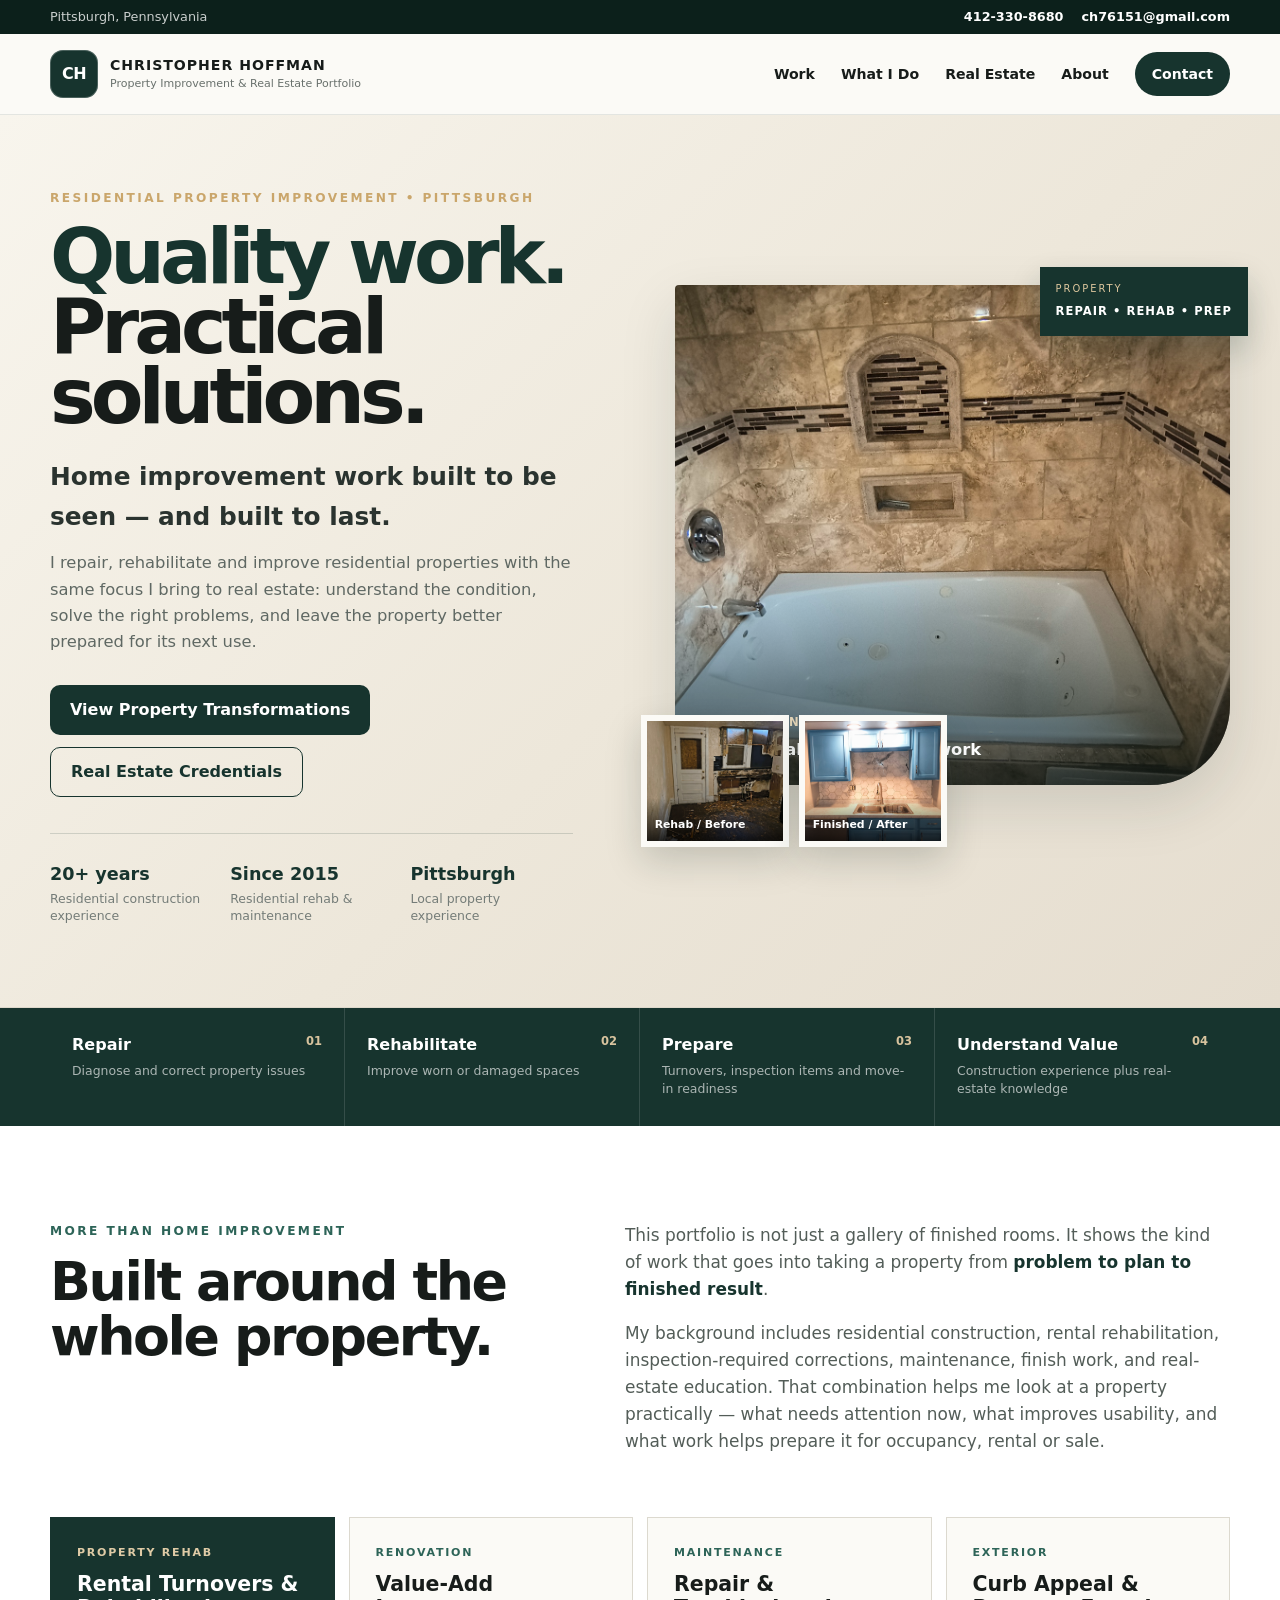
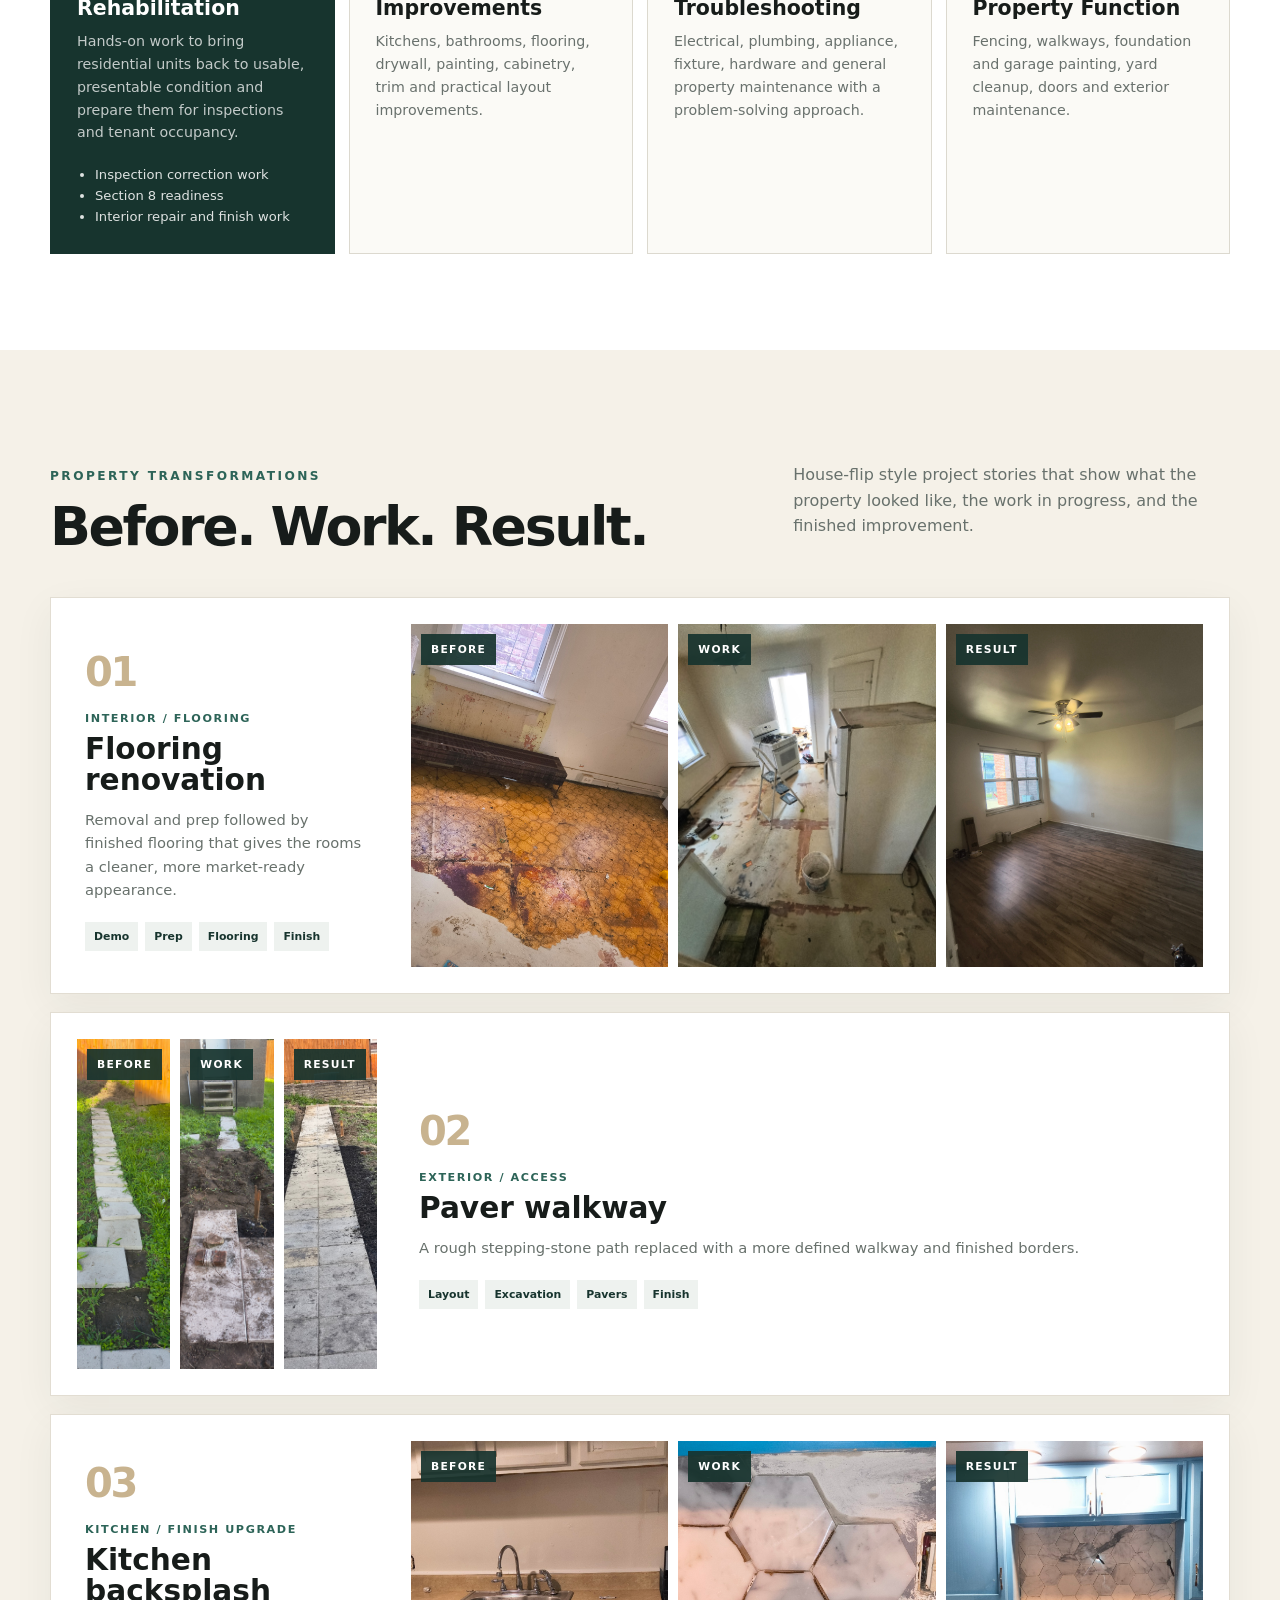
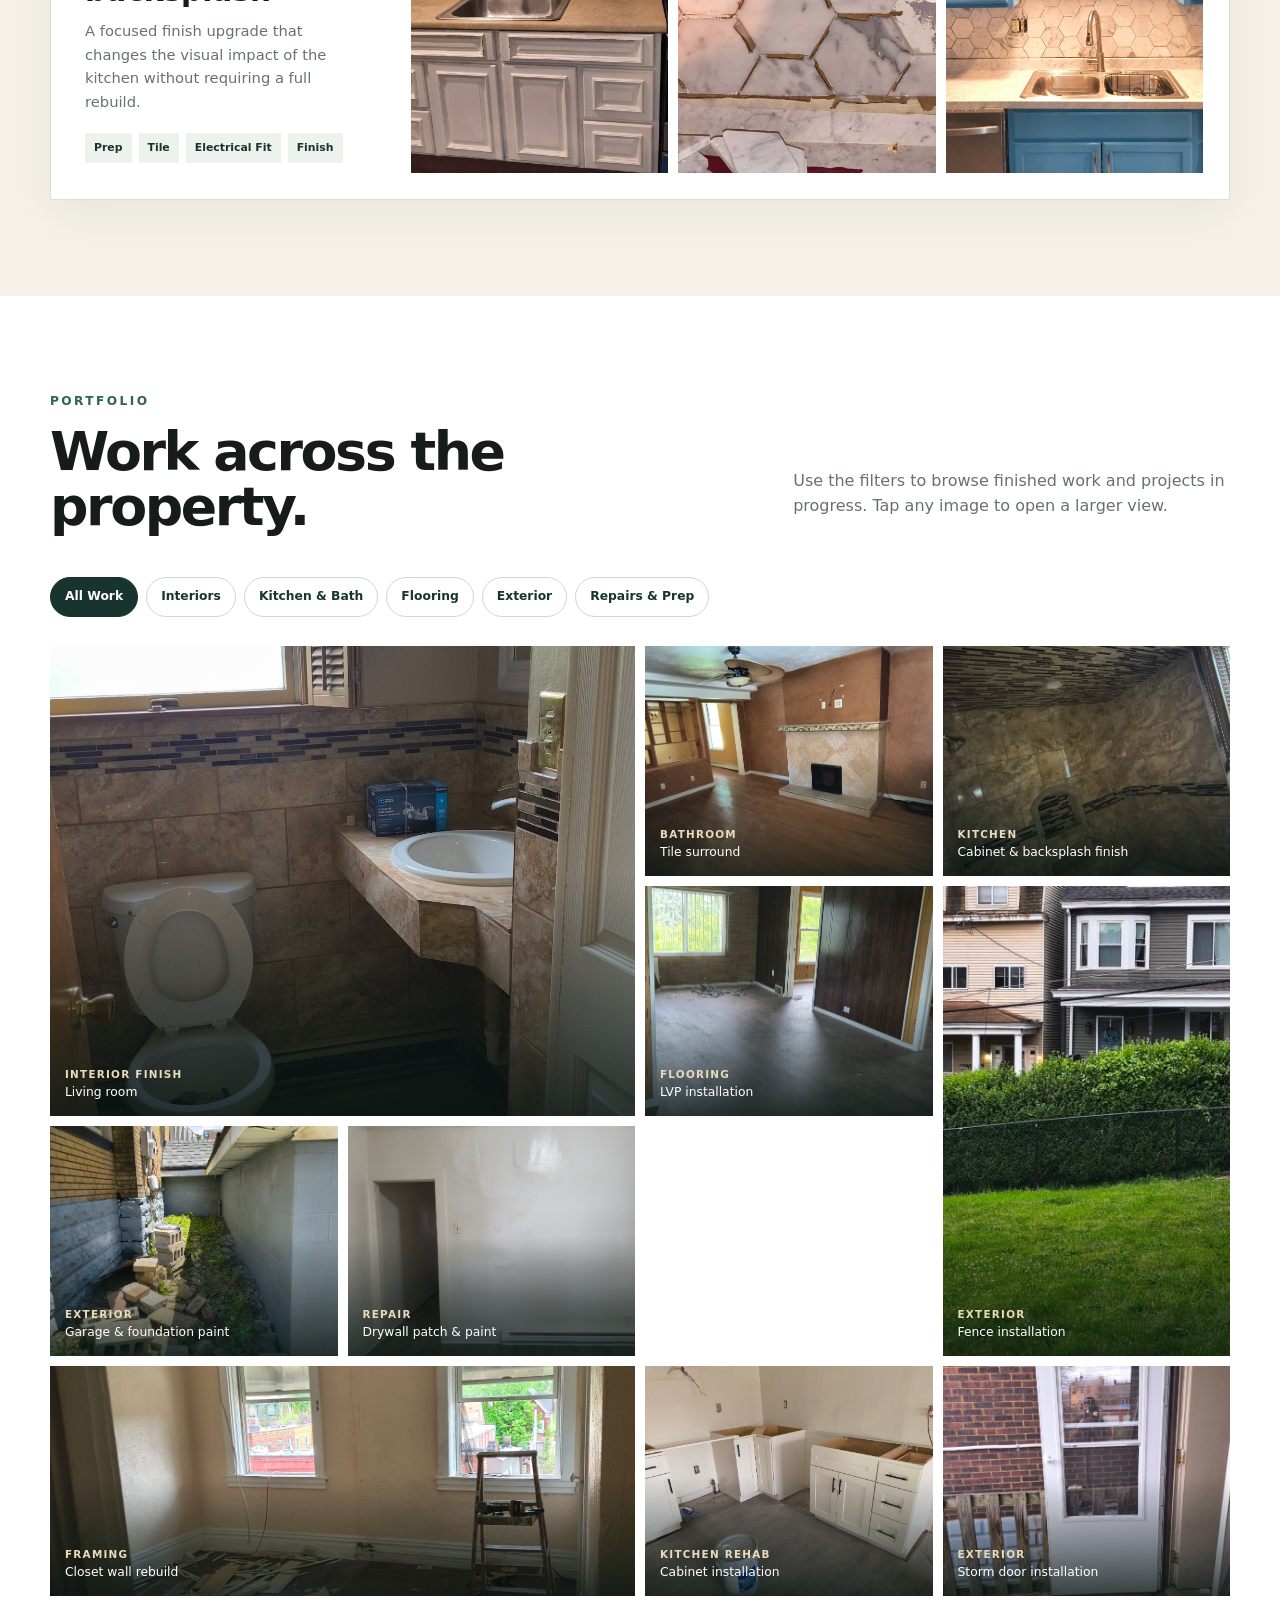
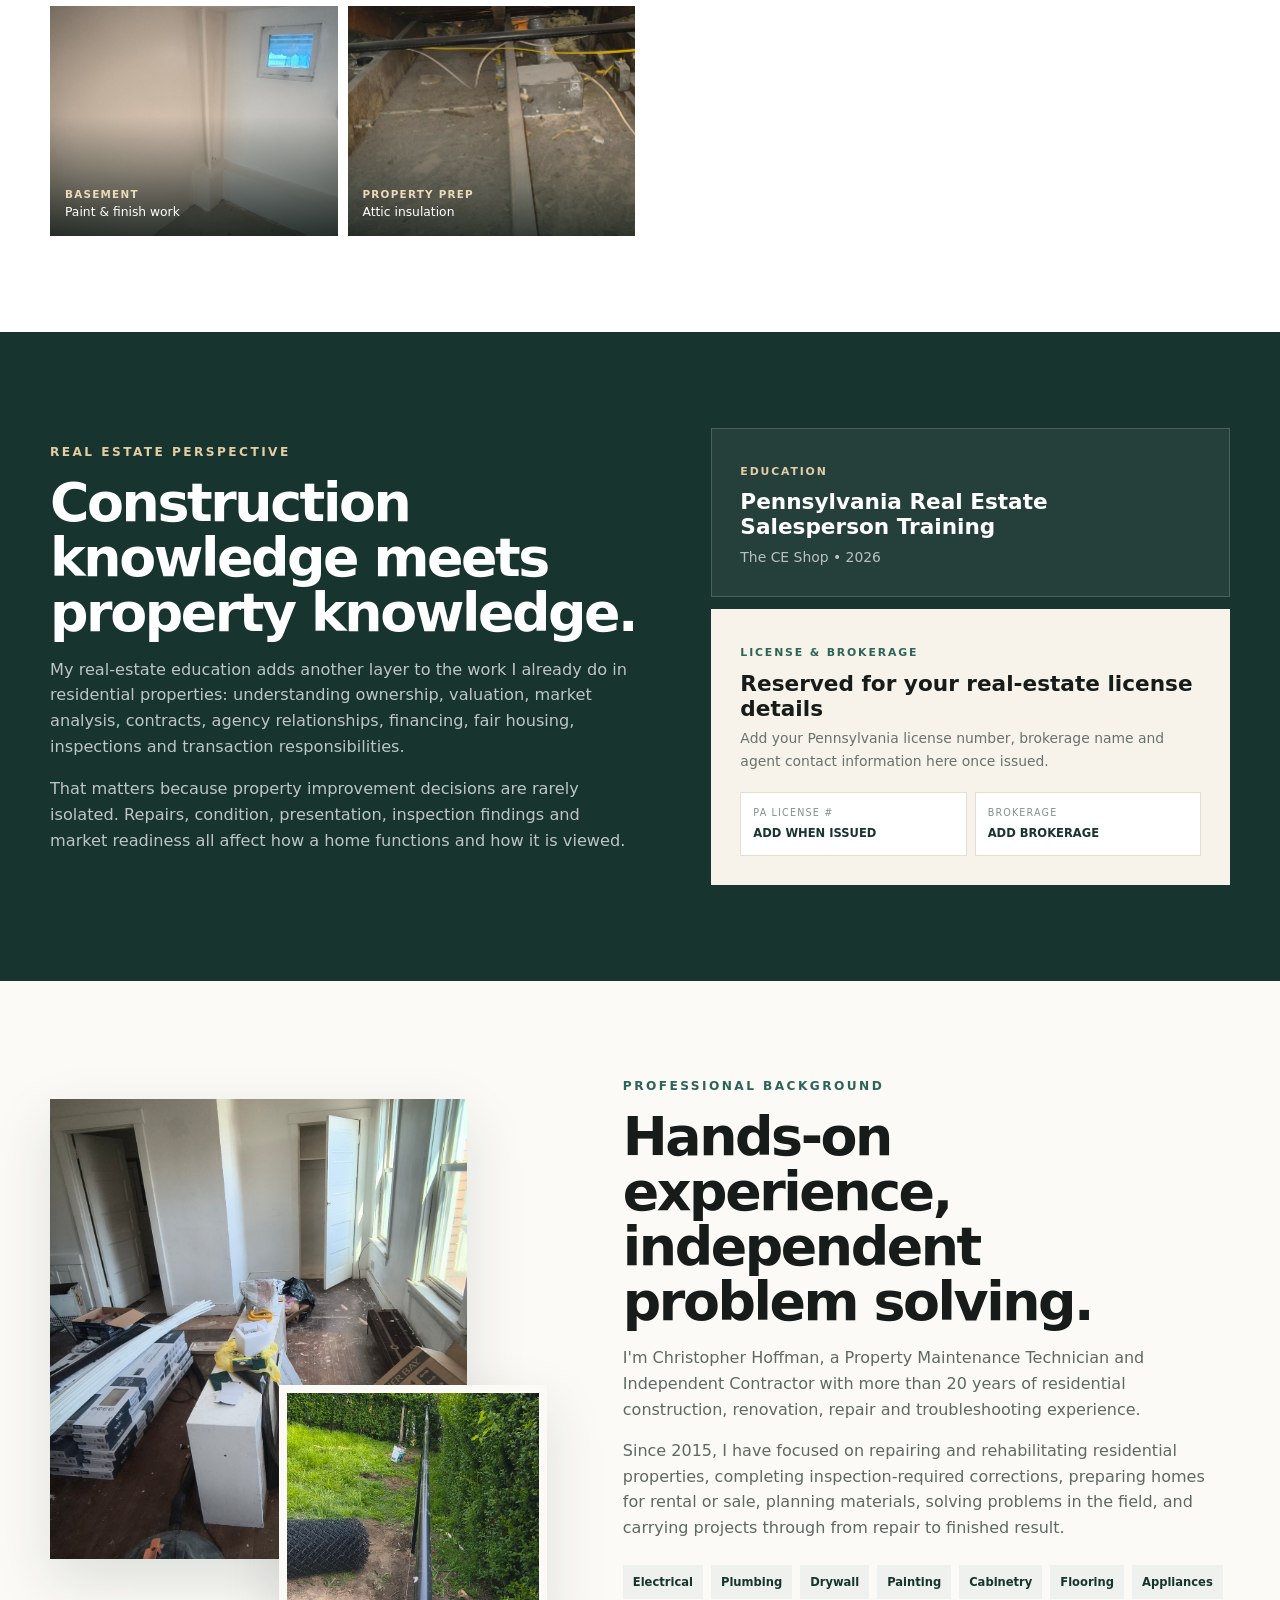
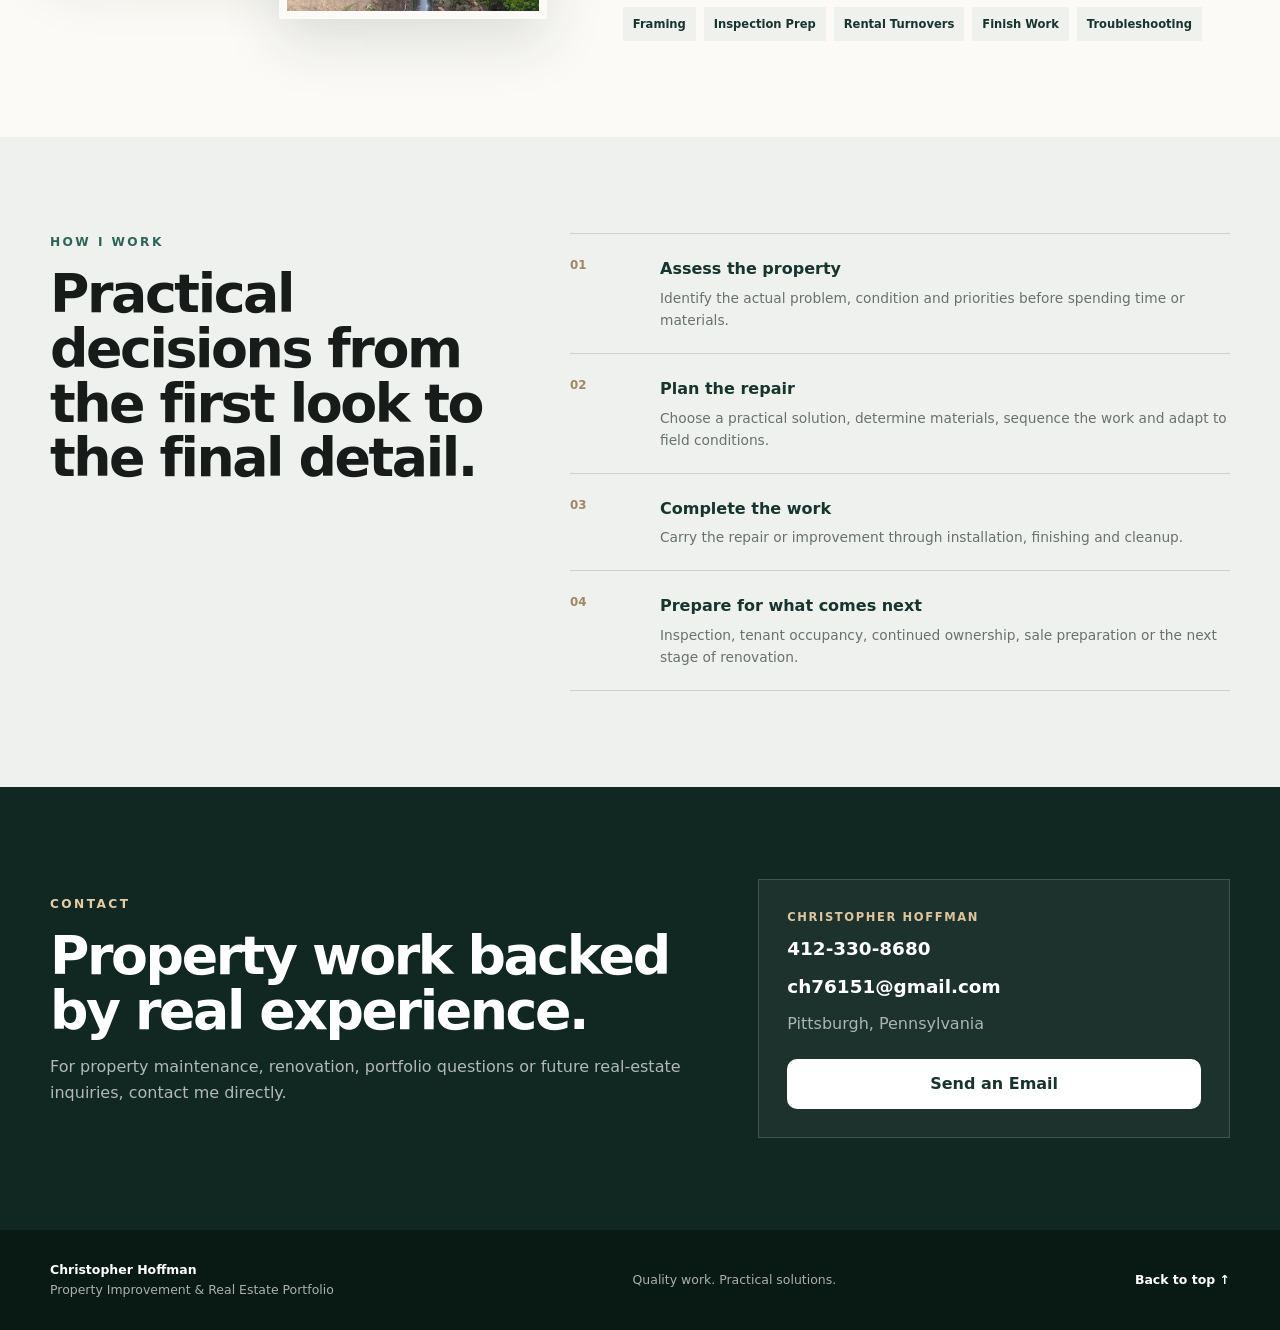
==== index.html @ 6eae74ad "Add files via upload" ====
<!DOCTYPE html>
<html lang="en">
<head>
  <meta charset="UTF-8" />
  <meta name="viewport" content="width=device-width, initial-scale=1.0" />
  <meta name="theme-color" content="#17342e" />
  <meta name="description" content="Christopher Hoffman residential property improvement, renovation, maintenance and real estate portfolio in Pittsburgh, Pennsylvania." />
  <title>Christopher Hoffman | Property Improvement & Real Estate Portfolio</title>
  <link rel="stylesheet" href="styles.css" />
</head>
<body>
  <header class="site-header" id="top">
    <div class="utility-bar">
      <div class="container utility-inner">
        <span>Pittsburgh, Pennsylvania</span>
        <div class="utility-links">
          <a href="tel:+14123308680">412-330-8680</a>
          <a href="mailto:ch76151@gmail.com">ch76151@gmail.com</a>
        </div>
      </div>
    </div>

    <nav class="nav container" aria-label="Primary navigation">
      <a class="brand" href="#top" aria-label="Christopher Hoffman home">
        <span class="brand-mark">CH</span>
        <span class="brand-copy">
          <strong>CHRISTOPHER HOFFMAN</strong>
          <small>Property Improvement & Real Estate Portfolio</small>
        </span>
      </a>

      <button class="nav-toggle" type="button" aria-expanded="false" aria-controls="nav-menu" aria-label="Open navigation">
        <span></span><span></span><span></span>
      </button>

      <div class="nav-menu" id="nav-menu">
        <a href="#work">Work</a>
        <a href="#services">What I Do</a>
        <a href="#real-estate">Real Estate</a>
        <a href="#about">About</a>
        <a class="nav-cta" href="#contact">Contact</a>
      </div>
    </nav>
  </header>

  <main>
    <section class="hero" id="home">
      <div class="container hero-grid">
        <div class="hero-copy">
          <p class="eyebrow">Residential property improvement • Pittsburgh</p>
          <h1>Quality work.<br><span>Practical solutions.</span></h1>
          <p class="hero-lead">Home improvement work built to be seen — and built to last.</p>
          <p class="hero-text">I repair, rehabilitate and improve residential properties with the same focus I bring to real estate: understand the condition, solve the right problems, and leave the property better prepared for its next use.</p>
          <div class="hero-actions">
            <a class="btn btn-primary" href="#work">View Property Transformations</a>
            <a class="btn btn-secondary" href="#real-estate">Real Estate Credentials</a>
          </div>
          <div class="hero-facts" aria-label="Experience highlights">
            <div><strong>20+ years</strong><span>Residential construction experience</span></div>
            <div><strong>Since 2015</strong><span>Residential rehab & maintenance</span></div>
            <div><strong>Pittsburgh</strong><span>Local property experience</span></div>
          </div>
        </div>

        <div class="hero-visual" aria-label="Property improvement portfolio preview">
          <figure class="hero-main-photo">
            <img src="01_living_room_finished.jpg" alt="Finished living room renovation with hardwood flooring and fireplace" />
            <figcaption><span>Finished Interior</span><strong>Residential improvement work</strong></figcaption>
          </figure>
          <div class="hero-mini-grid">
            <figure>
              <img src="01_kitchen_demo_and_plumbing_exposure.jpg" alt="Kitchen renovation during demolition" />
              <figcaption>Rehab / Before</figcaption>
            </figure>
            <figure>
              <img src="01_kitchen_backsplash_finished_full_view.jpg" alt="Finished kitchen backsplash and cabinetry" />
              <figcaption>Finished / After</figcaption>
            </figure>
          </div>
          <div class="hero-badge">
            <span>PROPERTY</span>
            <strong>REPAIR • REHAB • PREP</strong>
          </div>
        </div>
      </div>
    </section>

    <section class="value-strip" aria-label="Property work categories">
      <div class="container value-grid">
        <div><span>01</span><strong>Repair</strong><small>Diagnose and correct property issues</small></div>
        <div><span>02</span><strong>Rehabilitate</strong><small>Improve worn or damaged spaces</small></div>
        <div><span>03</span><strong>Prepare</strong><small>Turnovers, inspection items and move-in readiness</small></div>
        <div><span>04</span><strong>Understand Value</strong><small>Construction experience plus real-estate knowledge</small></div>
      </div>
    </section>

    <section class="section intro" id="services">
      <div class="container intro-grid">
        <div class="section-heading">
          <p class="eyebrow dark">More than home improvement</p>
          <h2>Built around the whole property.</h2>
        </div>
        <div class="intro-copy">
          <p>This portfolio is not just a gallery of finished rooms. It shows the kind of work that goes into taking a property from <strong>problem to plan to finished result</strong>.</p>
          <p>My background includes residential construction, rental rehabilitation, inspection-required corrections, maintenance, finish work, and real-estate education. That combination helps me look at a property practically — what needs attention now, what improves usability, and what work helps prepare it for occupancy, rental or sale.</p>
        </div>
      </div>

      <div class="container service-grid">
        <article class="service-card featured-service">
          <span class="service-kicker">Property Rehab</span>
          <h3>Rental Turnovers & Rehabilitation</h3>
          <p>Hands-on work to bring residential units back to usable, presentable condition and prepare them for inspections and tenant occupancy.</p>
          <ul>
            <li>Inspection correction work</li>
            <li>Section 8 readiness</li>
            <li>Interior repair and finish work</li>
          </ul>
        </article>
        <article class="service-card">
          <span class="service-kicker">Renovation</span>
          <h3>Value-Add Improvements</h3>
          <p>Kitchens, bathrooms, flooring, drywall, painting, cabinetry, trim and practical layout improvements.</p>
        </article>
        <article class="service-card">
          <span class="service-kicker">Maintenance</span>
          <h3>Repair & Troubleshooting</h3>
          <p>Electrical, plumbing, appliance, fixture, hardware and general property maintenance with a problem-solving approach.</p>
        </article>
        <article class="service-card">
          <span class="service-kicker">Exterior</span>
          <h3>Curb Appeal & Property Function</h3>
          <p>Fencing, walkways, foundation and garage painting, yard cleanup, doors and exterior maintenance.</p>
        </article>
      </div>
    </section>

    <section class="section transformations" id="work">
      <div class="container">
        <div class="section-heading split-heading">
          <div>
            <p class="eyebrow dark">Property transformations</p>
            <h2>Before. Work. Result.</h2>
          </div>
          <p>House-flip style project stories that show what the property looked like, the work in progress, and the finished improvement.</p>
        </div>

        <article class="case-study">
          <div class="case-copy">
            <span class="case-number">01</span>
            <p class="case-type">Interior / Flooring</p>
            <h3>Flooring renovation</h3>
            <p>Removal and prep followed by finished flooring that gives the rooms a cleaner, more market-ready appearance.</p>
            <div class="case-tags"><span>Demo</span><span>Prep</span><span>Flooring</span><span>Finish</span></div>
          </div>
          <div class="story-grid">
            <button class="story-photo" data-src="01_kitchen_floor_before.jpg" data-title="Flooring Renovation — Before">
              <img src="01_kitchen_floor_before.jpg" alt="Kitchen flooring before renovation" loading="lazy" />
              <span>Before</span>
            </button>
            <button class="story-photo" data-src="03_kitchen_floor_prep.jpg" data-title="Flooring Renovation — Prep">
              <img src="03_kitchen_floor_prep.jpg" alt="Flooring preparation during renovation" loading="lazy" />
              <span>Work</span>
            </button>
            <button class="story-photo" data-src="02_living_room_floor_finished.jpg" data-title="Flooring Renovation — Finished">
              <img src="02_living_room_floor_finished.jpg" alt="Finished flooring renovation" loading="lazy" />
              <span>Result</span>
            </button>
          </div>
        </article>

        <article class="case-study reverse">
          <div class="case-copy">
            <span class="case-number">02</span>
            <p class="case-type">Exterior / Access</p>
            <h3>Paver walkway</h3>
            <p>A rough stepping-stone path replaced with a more defined walkway and finished borders.</p>
            <div class="case-tags"><span>Layout</span><span>Excavation</span><span>Pavers</span><span>Finish</span></div>
          </div>
          <div class="story-grid">
            <button class="story-photo" data-src="01_old_stepping_stone_path_before.jpg" data-title="Paver Walkway — Before">
              <img src="01_old_stepping_stone_path_before.jpg" alt="Stepping stone path before paver walkway work" loading="lazy" />
              <span>Before</span>
            </button>
            <button class="story-photo" data-src="01_walkway_excavation_layout.jpg" data-title="Paver Walkway — Work">
              <img src="01_walkway_excavation_layout.jpg" alt="Walkway excavation and layout" loading="lazy" />
              <span>Work</span>
            </button>
            <button class="story-photo" data-src="01_paver_walkway_completed.jpg" data-title="Paver Walkway — Finished">
              <img src="01_paver_walkway_completed.jpg" alt="Completed paver walkway" loading="lazy" />
              <span>Result</span>
            </button>
          </div>
        </article>

        <article class="case-study">
          <div class="case-copy">
            <span class="case-number">03</span>
            <p class="case-type">Kitchen / Finish Upgrade</p>
            <h3>Kitchen backsplash</h3>
            <p>A focused finish upgrade that changes the visual impact of the kitchen without requiring a full rebuild.</p>
            <div class="case-tags"><span>Prep</span><span>Tile</span><span>Electrical Fit</span><span>Finish</span></div>
          </div>
          <div class="story-grid">
            <button class="story-photo" data-src="01_kitchen_sink_wall_before.jpg" data-title="Kitchen Backsplash — Before">
              <img src="01_kitchen_sink_wall_before.jpg" alt="Kitchen sink wall before backsplash" loading="lazy" />
              <span>Before</span>
            </button>
            <button class="story-photo" data-src="01_hex_tile_backsplash_installation.jpg" data-title="Kitchen Backsplash — Installation">
              <img src="01_hex_tile_backsplash_installation.jpg" alt="Hex tile backsplash installation in progress" loading="lazy" />
              <span>Work</span>
            </button>
            <button class="story-photo" data-src="01_kitchen_backsplash_finished_full_view.jpg" data-title="Kitchen Backsplash — Finished">
              <img src="01_kitchen_backsplash_finished_full_view.jpg" alt="Finished kitchen backsplash" loading="lazy" />
              <span>Result</span>
            </button>
          </div>
        </article>
      </div>
    </section>

    <section class="section portfolio-section" id="portfolio">
      <div class="container">
        <div class="section-heading split-heading">
          <div>
            <p class="eyebrow dark">Portfolio</p>
            <h2>Work across the property.</h2>
          </div>
          <p>Use the filters to browse finished work and projects in progress. Tap any image to open a larger view.</p>
        </div>

        <div class="filters" role="group" aria-label="Filter project gallery">
          <button class="filter-btn active" data-filter="all">All Work</button>
          <button class="filter-btn" data-filter="interior">Interiors</button>
          <button class="filter-btn" data-filter="kitchen-bath">Kitchen & Bath</button>
          <button class="filter-btn" data-filter="flooring">Flooring</button>
          <button class="filter-btn" data-filter="exterior">Exterior</button>
          <button class="filter-btn" data-filter="repair">Repairs & Prep</button>
        </div>

        <div class="gallery-grid" id="project-gallery">
          <button class="gallery-item gallery-large" data-category="interior" data-title="Finished Living Room" data-src="02_living_room_fireplace_finished.jpg">
            <img src="02_living_room_fireplace_finished.jpg" alt="Finished living room with fireplace" loading="lazy" /><span><b>Interior Finish</b>Living room</span>
          </button>
          <button class="gallery-item" data-category="kitchen-bath" data-title="Finished Tub Surround" data-src="02_tub_surround_tile_finished.jpg">
            <img src="02_tub_surround_tile_finished.jpg" alt="Finished tiled tub surround" loading="lazy" /><span><b>Bathroom</b>Tile surround</span>
          </button>
          <button class="gallery-item" data-category="kitchen-bath" data-title="Finished Kitchen" data-src="01_kitchen_cabinets_backsplash_finished.jpg">
            <img src="01_kitchen_cabinets_backsplash_finished.jpg" alt="Finished kitchen cabinetry and backsplash" loading="lazy" /><span><b>Kitchen</b>Cabinet & backsplash finish</span>
          </button>
          <button class="gallery-item" data-category="flooring interior" data-title="LVP Flooring" data-src="07_lvp_floor_large_room_finished.jpg">
            <img src="07_lvp_floor_large_room_finished.jpg" alt="Finished LVP flooring in large room" loading="lazy" /><span><b>Flooring</b>LVP installation</span>
          </button>
          <button class="gallery-item gallery-tall" data-category="exterior" data-title="Chain-Link Fence" data-src="05_backyard_fence_finished_wide_view.jpg">
            <img src="05_backyard_fence_finished_wide_view.jpg" alt="Finished black chain-link backyard fence" loading="lazy" /><span><b>Exterior</b>Fence installation</span>
          </button>
          <button class="gallery-item" data-category="exterior" data-title="Exterior Painting" data-src="04_garage_front_painted.jpg">
            <img src="04_garage_front_painted.jpg" alt="Garage exterior after painting" loading="lazy" /><span><b>Exterior</b>Garage & foundation paint</span>
          </button>
          <button class="gallery-item" data-category="repair interior" data-title="Drywall Repair" data-src="01_large_wall_patch_painted.jpg">
            <img src="01_large_wall_patch_painted.jpg" alt="Large wall patch after finishing and paint" loading="lazy" /><span><b>Repair</b>Drywall patch & paint</span>
          </button>
          <button class="gallery-item gallery-wide" data-category="repair interior" data-title="Closet Wall Rebuild" data-src="04_room_wide_framing_progress.jpg">
            <img src="04_room_wide_framing_progress.jpg" alt="Stud wall framing during closet rebuild" loading="lazy" /><span><b>Framing</b>Closet wall rebuild</span>
          </button>
          <button class="gallery-item" data-category="kitchen-bath repair" data-title="Kitchen Remodel Work" data-src="02_base_cabinets_installation.jpg">
            <img src="02_base_cabinets_installation.jpg" alt="Base cabinets being installed during kitchen remodel" loading="lazy" /><span><b>Kitchen Rehab</b>Cabinet installation</span>
          </button>
          <button class="gallery-item" data-category="exterior" data-title="Storm Door Installation" data-src="01_storm_door_exterior_view.jpg">
            <img src="01_storm_door_exterior_view.jpg" alt="Finished storm door installation" loading="lazy" /><span><b>Exterior</b>Storm door installation</span>
          </button>
          <button class="gallery-item" data-category="repair interior" data-title="Basement Finishing" data-src="01_basement_wall_painted_finished.jpg">
            <img src="01_basement_wall_painted_finished.jpg" alt="Basement wall after painting and finishing" loading="lazy" /><span><b>Basement</b>Paint & finish work</span>
          </button>
          <button class="gallery-item" data-category="repair" data-title="Attic Insulation" data-src="01_attic_insulation_overview.jpg">
            <img src="01_attic_insulation_overview.jpg" alt="Attic insulation work overview" loading="lazy" /><span><b>Property Prep</b>Attic insulation</span>
          </button>
        </div>
      </div>
    </section>

    <section class="section real-estate" id="real-estate">
      <div class="container real-grid">
        <div class="real-copy">
          <p class="eyebrow light">Real estate perspective</p>
          <h2>Construction knowledge meets property knowledge.</h2>
          <p>My real-estate education adds another layer to the work I already do in residential properties: understanding ownership, valuation, market analysis, contracts, agency relationships, financing, fair housing, inspections and transaction responsibilities.</p>
          <p>That matters because property improvement decisions are rarely isolated. Repairs, condition, presentation, inspection findings and market readiness all affect how a home functions and how it is viewed.</p>
        </div>

        <div class="credential-panel">
          <div class="credential-card">
            <span>Education</span>
            <h3>Pennsylvania Real Estate Salesperson Training</h3>
            <p>The CE Shop • 2026</p>
          </div>
          <div class="credential-card license-card">
            <span>License & Brokerage</span>
            <h3>Reserved for your real-estate license details</h3>
            <p>Add your Pennsylvania license number, brokerage name and agent contact information here once issued.</p>
            <div class="license-lines">
              <div><small>PA License #</small><strong>ADD WHEN ISSUED</strong></div>
              <div><small>Brokerage</small><strong>ADD BROKERAGE</strong></div>
            </div>
          </div>
        </div>
      </div>
    </section>

    <section class="section about" id="about">
      <div class="container about-grid">
        <div class="about-photo-stack">
          <figure class="about-photo about-photo-one"><img src="02_room_rehab_work_area.jpg" alt="Interior rehabilitation work area" loading="lazy" /></figure>
          <figure class="about-photo about-photo-two"><img src="05_top_rail_and_mesh_installation.jpg" alt="Fence installation in progress" loading="lazy" /></figure>
        </div>
        <div class="about-copy">
          <p class="eyebrow dark">Professional background</p>
          <h2>Hands-on experience, independent problem solving.</h2>
          <p>I'm Christopher Hoffman, a Property Maintenance Technician and Independent Contractor with more than 20 years of residential construction, renovation, repair and troubleshooting experience.</p>
          <p>Since 2015, I have focused on repairing and rehabilitating residential properties, completing inspection-required corrections, preparing homes for rental or sale, planning materials, solving problems in the field, and carrying projects through from repair to finished result.</p>
          <div class="skill-cloud" aria-label="Construction and maintenance skills">
            <span>Electrical</span><span>Plumbing</span><span>Drywall</span><span>Painting</span><span>Cabinetry</span><span>Flooring</span><span>Appliances</span><span>Framing</span><span>Inspection Prep</span><span>Rental Turnovers</span><span>Finish Work</span><span>Troubleshooting</span>
          </div>
        </div>
      </div>
    </section>

    <section class="section approach">
      <div class="container approach-grid">
        <div class="approach-title">
          <p class="eyebrow dark">How I work</p>
          <h2>Practical decisions from the first look to the final detail.</h2>
        </div>
        <ol class="approach-list">
          <li><span>01</span><div><strong>Assess the property</strong><p>Identify the actual problem, condition and priorities before spending time or materials.</p></div></li>
          <li><span>02</span><div><strong>Plan the repair</strong><p>Choose a practical solution, determine materials, sequence the work and adapt to field conditions.</p></div></li>
          <li><span>03</span><div><strong>Complete the work</strong><p>Carry the repair or improvement through installation, finishing and cleanup.</p></div></li>
          <li><span>04</span><div><strong>Prepare for what comes next</strong><p>Inspection, tenant occupancy, continued ownership, sale preparation or the next stage of renovation.</p></div></li>
        </ol>
      </div>
    </section>

    <section class="contact-section" id="contact">
      <div class="container contact-grid">
        <div>
          <p class="eyebrow light">Contact</p>
          <h2>Property work backed by real experience.</h2>
          <p>For property maintenance, renovation, portfolio questions or future real-estate inquiries, contact me directly.</p>
        </div>
        <div class="contact-card">
          <span>Christopher Hoffman</span>
          <a href="tel:+14123308680">412-330-8680</a>
          <a href="mailto:ch76151@gmail.com">ch76151@gmail.com</a>
          <p>Pittsburgh, Pennsylvania</p>
          <a class="btn btn-light" href="mailto:ch76151@gmail.com?subject=Property%20Inquiry">Send an Email</a>
        </div>
      </div>
    </section>
  </main>

  <footer class="site-footer">
    <div class="container footer-inner">
      <div><strong>Christopher Hoffman</strong><span>Property Improvement & Real Estate Portfolio</span></div>
      <p>Quality work. Practical solutions.</p>
      <a href="#top">Back to top ↑</a>
    </div>
  </footer>

  <div class="lightbox" id="lightbox" aria-hidden="true" role="dialog" aria-modal="true" aria-label="Project image viewer">
    <button class="lightbox-close" type="button" aria-label="Close image viewer">×</button>
    <div class="lightbox-inner">
      <img id="lightbox-image" src="" alt="" />
      <p id="lightbox-caption"></p>
    </div>
  </div>

  <script src="script.js"></script>
</body>
</html>
---- styles.css ----
:root {
  --green: #17342e;
  --green-2: #214b42;
  --green-3: #2d6458;
  --cream: #f5f1e8;
  --paper: #fbfaf6;
  --white: #ffffff;
  --ink: #171c1a;
  --muted: #68716c;
  --tan: #caa66b;
  --tan-light: #e7d7ba;
  --line: #dcd9cf;
  --shadow: 0 22px 55px rgba(22, 41, 35, .13);
  --radius: 22px;
  --container: 1180px;
}

* { box-sizing: border-box; }
html { scroll-behavior: smooth; }
body {
  margin: 0;
  color: var(--ink);
  background: var(--paper);
  font-family: Inter, ui-sans-serif, system-ui, -apple-system, BlinkMacSystemFont, "Segoe UI", sans-serif;
  line-height: 1.6;
  overflow-x: hidden;
}
img { display: block; width: 100%; }
a { color: inherit; text-decoration: none; }
button, input { font: inherit; }
button { color: inherit; }
.container { width: min(calc(100% - 40px), var(--container)); margin-inline: auto; }

.utility-bar { background: #0c201b; color: rgba(255,255,255,.78); font-size: .8rem; }
.utility-inner { min-height: 34px; display: flex; align-items: center; justify-content: space-between; gap: 20px; }
.utility-links { display: flex; gap: 18px; }
.utility-links a { color: #fff; font-weight: 700; }

.site-header { position: sticky; top: 0; z-index: 50; background: rgba(251,250,246,.94); backdrop-filter: blur(15px); border-bottom: 1px solid rgba(23,52,46,.10); }
.nav { min-height: 80px; display: flex; align-items: center; justify-content: space-between; gap: 24px; }
.brand { display: inline-flex; align-items: center; gap: 12px; min-width: 0; }
.brand-mark { flex: 0 0 auto; width: 48px; height: 48px; border-radius: 13px; display: grid; place-items: center; background: var(--green); color: #fff; font-weight: 900; letter-spacing: -.04em; box-shadow: inset 0 0 0 1px rgba(255,255,255,.22); }
.brand-copy { display: grid; line-height: 1.05; min-width: 0; }
.brand-copy strong { letter-spacing: .07em; font-size: .88rem; white-space: nowrap; }
.brand-copy small { margin-top: 5px; color: #69716d; font-size: .69rem; white-space: nowrap; }
.nav-menu { display: flex; align-items: center; gap: 26px; font-size: .88rem; font-weight: 800; }
.nav-menu a { position: relative; }
.nav-menu a:not(.nav-cta)::after { content: ""; position: absolute; left: 0; right: 100%; bottom: -8px; height: 2px; background: var(--tan); transition: right .2s ease; }
.nav-menu a:not(.nav-cta):hover::after { right: 0; }
.nav-cta { padding: 11px 17px; border-radius: 999px; color: #fff; background: var(--green); }
.nav-toggle { display: none; width: 44px; height: 44px; border: 0; border-radius: 10px; background: transparent; padding: 9px; cursor: pointer; }
.nav-toggle span { display: block; width: 26px; height: 2px; margin: 5px auto; background: var(--ink); transition: transform .2s ease, opacity .2s ease; }

.hero { padding: 74px 0 82px; background: linear-gradient(135deg, #f8f5ed 0%, #ede7da 55%, #e5ddcf 100%); border-bottom: 1px solid #ded8cb; }
.hero-grid { display: grid; grid-template-columns: minmax(0, .94fr) minmax(430px, 1.06fr); gap: 68px; align-items: center; }
.eyebrow { margin: 0 0 14px; color: var(--tan); font-size: .76rem; font-weight: 900; text-transform: uppercase; letter-spacing: .2em; }
.eyebrow.dark { color: var(--green-3); }
.eyebrow.light { color: #e4cda5; }
.hero h1 { margin: 0; max-width: 760px; font-size: clamp(3rem, 6vw, 6.4rem); line-height: .91; letter-spacing: -.065em; color: var(--green); }
.hero h1 span { color: var(--ink); }
.hero-lead { margin: 25px 0 0; font-size: clamp(1.2rem, 2vw, 1.55rem); font-weight: 800; color: #2a332f; }
.hero-text { max-width: 690px; margin: 14px 0 0; color: #5f6863; font-size: 1.02rem; }
.hero-actions { display: flex; flex-wrap: wrap; gap: 12px; margin-top: 30px; }
.btn { display: inline-flex; justify-content: center; align-items: center; min-height: 50px; padding: 0 20px; border-radius: 10px; font-weight: 850; transition: transform .2s ease, background .2s ease, color .2s ease; }
.btn:hover { transform: translateY(-2px); }
.btn-primary { background: var(--green); color: #fff; }
.btn-primary:hover { background: var(--green-2); }
.btn-secondary { border: 1px solid var(--green); color: var(--green); background: transparent; }
.btn-secondary:hover { background: var(--green); color: #fff; }
.btn-light { background: #fff; color: var(--green); }
.hero-facts { margin-top: 36px; padding-top: 26px; border-top: 1px solid rgba(23,52,46,.16); display: grid; grid-template-columns: repeat(3, 1fr); gap: 18px; }
.hero-facts strong { display: block; color: var(--green); font-size: 1.1rem; }
.hero-facts span { display: block; margin-top: 3px; color: #747c78; font-size: .78rem; line-height: 1.35; }

.hero-visual { position: relative; padding: 18px 0 38px 34px; min-height: 580px; }
.hero-main-photo { position: relative; margin: 0; height: 500px; overflow: hidden; border-radius: 4px 4px 80px 4px; box-shadow: var(--shadow); background: #ddd; }
.hero-main-photo img { height: 100%; object-fit: cover; object-position: center; }
.hero-main-photo::after { content: ""; position: absolute; inset: 0; background: linear-gradient(180deg, transparent 56%, rgba(8,20,17,.72)); }
.hero-main-photo figcaption { position: absolute; z-index: 2; left: 24px; bottom: 22px; color: #fff; }
.hero-main-photo figcaption span { display: block; font-size: .72rem; text-transform: uppercase; letter-spacing: .18em; font-weight: 800; color: #eadbbd; }
.hero-main-photo figcaption strong { display: block; margin-top: 5px; font-size: 1.02rem; }
.hero-mini-grid { position: absolute; left: 0; bottom: 0; display: grid; grid-template-columns: 148px 148px; gap: 10px; z-index: 3; }
.hero-mini-grid figure { position: relative; margin: 0; height: 132px; overflow: hidden; border: 6px solid var(--paper); box-shadow: 0 14px 34px rgba(19,31,27,.18); background: #ddd; }
.hero-mini-grid img { height: 100%; object-fit: cover; }
.hero-mini-grid figcaption { position: absolute; inset: auto 0 0; padding: 18px 8px 7px; color: #fff; font-size: .68rem; font-weight: 800; background: linear-gradient(transparent, rgba(0,0,0,.78)); }
.hero-badge { position: absolute; top: 0; right: -18px; z-index: 4; padding: 14px 16px; background: var(--green); color: #fff; box-shadow: 0 14px 30px rgba(23,52,46,.22); }
.hero-badge span { display: block; font-size: .62rem; letter-spacing: .2em; color: #dcc69d; }
.hero-badge strong { font-size: .72rem; letter-spacing: .09em; }

.value-strip { background: var(--green); color: #fff; }
.value-grid { display: grid; grid-template-columns: repeat(4, 1fr); }
.value-grid > div { min-height: 118px; padding: 24px 22px; border-right: 1px solid rgba(255,255,255,.13); }
.value-grid > div:last-child { border-right: 0; }
.value-grid span { float: right; color: #d8c39e; font-size: .72rem; font-weight: 900; }
.value-grid strong { display: block; font-size: 1rem; }
.value-grid small { display: block; margin-top: 5px; color: rgba(255,255,255,.64); font-size: .78rem; line-height: 1.4; }

.section { padding: 96px 0; }
.section-heading { margin-bottom: 42px; }
.section-heading h2, .real-copy h2, .about-copy h2, .approach-title h2, .contact-section h2 { margin: 0; font-size: clamp(2.2rem, 4.2vw, 4.1rem); line-height: 1.02; letter-spacing: -.045em; }
.section-heading p:not(.eyebrow), .split-heading > p { color: var(--muted); }
.split-heading { display: grid; grid-template-columns: minmax(0, 1.22fr) minmax(300px, .78fr); gap: 60px; align-items: end; }

.intro { background: #fff; }
.intro-grid { display: grid; grid-template-columns: minmax(0,.9fr) minmax(0,1.1fr); gap: 80px; align-items: start; }
.intro-copy { font-size: 1.06rem; color: #535d58; }
.intro-copy p { margin-top: 0; }
.intro-copy strong { color: var(--green); }
.service-grid { margin-top: 44px; display: grid; grid-template-columns: repeat(4, 1fr); gap: 14px; }
.service-card { padding: 26px; min-height: 295px; border: 1px solid var(--line); background: var(--paper); display: flex; flex-direction: column; }
.service-card.featured-service { background: var(--green); color: #fff; border-color: var(--green); }
.service-kicker { color: var(--green-3); font-size: .69rem; font-weight: 900; text-transform: uppercase; letter-spacing: .16em; }
.featured-service .service-kicker { color: #dfcba6; }
.service-card h3 { margin: 12px 0 10px; font-size: 1.28rem; line-height: 1.15; }
.service-card p { margin: 0; color: #69716d; font-size: .89rem; }
.featured-service p { color: rgba(255,255,255,.74); }
.service-card ul { margin: auto 0 0; padding: 20px 0 0 18px; color: rgba(255,255,255,.86); font-size: .82rem; }

.transformations { background: var(--cream); }
.case-study { margin-top: 26px; padding: 26px; display: grid; grid-template-columns: 300px minmax(0,1fr); gap: 34px; background: #fff; border: 1px solid #e2ddd2; box-shadow: 0 12px 38px rgba(34,49,43,.06); }
.case-study + .case-study { margin-top: 18px; }
.case-study.reverse .case-copy { order: 2; }
.case-study.reverse .story-grid { order: 1; }
.case-copy { padding: 10px 8px; align-self: center; }
.case-number { color: #c8b38f; font-size: 2.5rem; font-weight: 900; letter-spacing: -.06em; }
.case-type { margin: 6px 0 0; color: var(--green-3); font-size: .7rem; font-weight: 900; letter-spacing: .14em; text-transform: uppercase; }
.case-copy h3 { margin: 6px 0 12px; font-size: 1.85rem; line-height: 1.05; }
.case-copy > p:last-of-type { margin: 0; color: var(--muted); font-size: .92rem; }
.case-tags { display: flex; flex-wrap: wrap; gap: 7px; margin-top: 20px; }
.case-tags span { padding: 6px 9px; background: #eef2ef; color: var(--green); font-size: .68rem; font-weight: 800; }
.story-grid { display: grid; grid-template-columns: repeat(3, 1fr); gap: 10px; }
.story-photo { position: relative; min-height: 330px; border: 0; padding: 0; overflow: hidden; cursor: pointer; background: #ddd; }
.story-photo img { height: 100%; object-fit: cover; transition: transform .35s ease; }
.story-photo:hover img { transform: scale(1.035); }
.story-photo > span { position: absolute; left: 10px; top: 10px; padding: 7px 10px; background: rgba(23,52,46,.92); color: #fff; font-size: .67rem; font-weight: 900; text-transform: uppercase; letter-spacing: .12em; }

.portfolio-section { background: #fff; }
.filters { display: flex; gap: 8px; margin-bottom: 26px; overflow-x: auto; padding-bottom: 3px; scrollbar-width: thin; }
.filter-btn { flex: 0 0 auto; padding: 9px 14px; border: 1px solid #cfd7d3; border-radius: 999px; background: transparent; color: var(--green); font-size: .77rem; font-weight: 850; cursor: pointer; }
.filter-btn.active, .filter-btn:hover { background: var(--green); color: #fff; border-color: var(--green); }
.gallery-grid { display: grid; grid-template-columns: repeat(4, 1fr); grid-auto-rows: 230px; gap: 10px; }
.gallery-item { position: relative; border: 0; padding: 0; overflow: hidden; cursor: pointer; background: #ddd; text-align: left; }
.gallery-item img { height: 100%; object-fit: cover; transition: transform .35s ease; }
.gallery-item:hover img { transform: scale(1.035); }
.gallery-item::after { content: ""; position: absolute; inset: 0; background: linear-gradient(180deg, transparent 48%, rgba(8,20,17,.80)); pointer-events: none; }
.gallery-item > span { position: absolute; z-index: 2; left: 15px; right: 15px; bottom: 13px; color: #fff; font-size: .77rem; }
.gallery-item > span b { display: block; color: #eadaba; font-size: .65rem; letter-spacing: .12em; text-transform: uppercase; }
.gallery-large { grid-column: span 2; grid-row: span 2; }
.gallery-tall { grid-row: span 2; }
.gallery-wide { grid-column: span 2; }
.gallery-item[hidden] { display: none; }

.real-estate { background: var(--green); color: #fff; }
.real-grid { display: grid; grid-template-columns: minmax(0,1fr) minmax(420px,.88fr); gap: 72px; align-items: center; }
.real-copy p:not(.eyebrow) { color: rgba(255,255,255,.72); font-size: 1.01rem; }
.credential-panel { display: grid; gap: 12px; }
.credential-card { padding: 28px; border: 1px solid rgba(255,255,255,.17); background: rgba(255,255,255,.06); }
.credential-card > span { color: #e2cda8; font-size: .68rem; font-weight: 900; letter-spacing: .17em; text-transform: uppercase; }
.credential-card h3 { margin: 8px 0 6px; font-size: 1.35rem; line-height: 1.15; }
.credential-card p { margin: 0; color: rgba(255,255,255,.68); font-size: .87rem; }
.license-card { background: #f7f3ea; color: var(--ink); border-color: transparent; }
.license-card > span { color: var(--green-3); }
.license-card p { color: #68716c; }
.license-lines { margin-top: 20px; display: grid; grid-template-columns: 1fr 1fr; gap: 8px; }
.license-lines div { padding: 12px; background: #fff; border: 1px solid #e3dfd5; }
.license-lines small { display: block; color: #84908a; font-size: .6rem; text-transform: uppercase; letter-spacing: .12em; }
.license-lines strong { display: block; margin-top: 4px; color: var(--green); font-size: .72rem; }

.about { background: var(--paper); }
.about-grid { display: grid; grid-template-columns: minmax(360px,.9fr) minmax(0,1.1fr); gap: 76px; align-items: center; }
.about-photo-stack { position: relative; min-height: 520px; }
.about-photo { position: absolute; margin: 0; overflow: hidden; box-shadow: var(--shadow); background: #ddd; }
.about-photo img { width: 100%; height: 100%; object-fit: cover; }
.about-photo-one { inset: 0 80px 60px 0; }
.about-photo-two { width: 54%; height: 45%; right: 0; bottom: 0; border: 8px solid var(--paper); }
.about-copy p:not(.eyebrow) { color: #5f6863; }
.skill-cloud { display: flex; flex-wrap: wrap; gap: 8px; margin-top: 24px; }
.skill-cloud span { padding: 8px 10px; background: #eef1ed; color: var(--green); font-size: .72rem; font-weight: 800; }

.approach { background: #eef1ed; }
.approach-grid { display: grid; grid-template-columns: .8fr 1.2fr; gap: 80px; }
.approach-list { list-style: none; padding: 0; margin: 0; border-top: 1px solid #cad2ce; }
.approach-list li { display: grid; grid-template-columns: 70px 1fr; gap: 20px; padding: 22px 0; border-bottom: 1px solid #cad2ce; }
.approach-list li > span { color: #9f8862; font-size: .74rem; font-weight: 900; }
.approach-list strong { display: block; color: var(--green); font-size: 1rem; }
.approach-list p { margin: 5px 0 0; color: #69716d; font-size: .86rem; }

.contact-section { padding: 92px 0; background: #112721; color: #fff; }
.contact-grid { display: grid; grid-template-columns: minmax(0,1.15fr) minmax(350px,.85fr); gap: 70px; align-items: center; }
.contact-grid > div:first-child > p:not(.eyebrow) { max-width: 650px; color: rgba(255,255,255,.68); }
.contact-card { padding: 28px; border: 1px solid rgba(255,255,255,.16); background: rgba(255,255,255,.05); display: grid; gap: 8px; }
.contact-card > span { color: #ddc69e; font-size: .72rem; font-weight: 900; text-transform: uppercase; letter-spacing: .14em; }
.contact-card > a:not(.btn) { font-size: 1.15rem; font-weight: 850; }
.contact-card p { margin: 2px 0 14px; color: rgba(255,255,255,.64); }
.site-footer { background: #091914; color: rgba(255,255,255,.66); }
.footer-inner { min-height: 100px; display: flex; align-items: center; justify-content: space-between; gap: 20px; font-size: .78rem; }
.footer-inner > div { display: grid; }
.footer-inner strong { color: #fff; }
.footer-inner a { color: #fff; font-weight: 800; }

.lightbox { position: fixed; inset: 0; z-index: 100; display: none; place-items: center; padding: 24px; background: rgba(4,12,10,.93); }
.lightbox.open { display: grid; }
.lightbox-inner { width: min(1050px, 94vw); max-height: 88vh; display: grid; justify-items: center; }
.lightbox img { width: auto; max-width: 100%; max-height: 78vh; object-fit: contain; box-shadow: 0 25px 70px rgba(0,0,0,.35); }
.lightbox p { margin: 12px 0 0; color: #fff; text-align: center; font-weight: 700; }
.lightbox-close { position: fixed; top: 18px; right: 20px; width: 44px; height: 44px; border-radius: 50%; border: 1px solid rgba(255,255,255,.35); background: rgba(255,255,255,.08); color: #fff; font-size: 1.7rem; cursor: pointer; }

@media (max-width: 1040px) {
  .hero-grid { grid-template-columns: 1fr 1fr; gap: 38px; }
  .hero-visual { min-height: 510px; padding-left: 18px; }
  .hero-main-photo { height: 440px; }
  .service-grid { grid-template-columns: repeat(2, 1fr); }
  .case-study { grid-template-columns: 240px 1fr; gap: 22px; }
  .story-photo { min-height: 280px; }
  .gallery-grid { grid-template-columns: repeat(3, 1fr); }
  .real-grid, .about-grid { gap: 44px; }
}

@media (max-width: 820px) {
  .container { width: min(calc(100% - 30px), var(--container)); }
  .utility-inner { min-height: 31px; font-size: .72rem; }
  .utility-links a:first-child { display: none; }
  .nav { min-height: 70px; }
  .brand-mark { width: 42px; height: 42px; }
  .brand-copy strong { font-size: .78rem; }
  .brand-copy small { font-size: .62rem; }
  .nav-toggle { display: block; }
  .nav-menu { position: absolute; top: 101px; left: 15px; right: 15px; display: none; padding: 15px; background: var(--paper); border: 1px solid var(--line); box-shadow: var(--shadow); }
  .nav-menu.open { display: grid; gap: 0; }
  .nav-menu a { padding: 14px 12px; border-bottom: 1px solid #e3e1da; }
  .nav-menu a:last-child { border-bottom: 0; }
  .nav-cta { border-radius: 8px; margin-top: 7px; text-align: center; }
  .nav-menu a:not(.nav-cta)::after { display: none; }

  .hero { padding: 54px 0 64px; }
  .hero-grid { grid-template-columns: 1fr; }
  .hero h1 { font-size: clamp(3.2rem, 12vw, 5rem); }
  .hero-visual { min-height: 520px; padding: 0 0 32px 20px; }
  .hero-main-photo { height: 440px; }
  .hero-badge { right: 0; }
  .hero-mini-grid { grid-template-columns: 132px 132px; }
  .hero-mini-grid figure { height: 116px; }
  .hero-facts { grid-template-columns: repeat(3, 1fr); }

  .value-grid { grid-template-columns: repeat(2, 1fr); }
  .value-grid > div:nth-child(2) { border-right: 0; }
  .value-grid > div:nth-child(-n+2) { border-bottom: 1px solid rgba(255,255,255,.13); }
  .section { padding: 74px 0; }
  .intro-grid, .split-heading, .real-grid, .about-grid, .approach-grid, .contact-grid { grid-template-columns: 1fr; gap: 30px; }
  .section-heading { margin-bottom: 30px; }
  .split-heading { align-items: start; }
  .service-grid { margin-top: 32px; }
  .case-study, .case-study.reverse { grid-template-columns: 1fr; }
  .case-study.reverse .case-copy, .case-study.reverse .story-grid { order: initial; }
  .case-copy { padding: 0; }
  .story-photo { min-height: 300px; }
  .gallery-grid { grid-template-columns: repeat(2, 1fr); grid-auto-rows: 220px; }
  .gallery-large, .gallery-wide { grid-column: span 2; }
  .real-grid { gap: 40px; }
  .about-photo-stack { min-height: 500px; }
  .about-photo-one { inset: 0 70px 55px 0; }
  .footer-inner { padding: 24px 0; flex-wrap: wrap; }
}

@media (max-width: 560px) {
  .container { width: min(calc(100% - 24px), var(--container)); }
  .utility-inner { justify-content: center; }
  .utility-inner > span { display: none; }
  .utility-links { width: 100%; justify-content: space-between; }
  .utility-links a:first-child { display: inline; }
  .brand-copy small { display: none; }
  .nav-menu { top: 101px; left: 12px; right: 12px; }

  .hero { padding-top: 44px; }
  .hero h1 { font-size: clamp(2.8rem, 15vw, 4.2rem); }
  .hero-lead { font-size: 1.15rem; }
  .hero-actions { display: grid; }
  .btn { width: 100%; }
  .hero-facts { grid-template-columns: 1fr; gap: 12px; }
  .hero-facts div { display: grid; grid-template-columns: 95px 1fr; gap: 8px; align-items: baseline; }
  .hero-facts span { margin: 0; }
  .hero-visual { min-height: 445px; padding-left: 0; }
  .hero-main-photo { height: 375px; border-radius: 4px 4px 48px 4px; }
  .hero-mini-grid { left: 10px; grid-template-columns: 106px 106px; gap: 6px; }
  .hero-mini-grid figure { height: 94px; border-width: 4px; }
  .hero-badge { top: -10px; right: -6px; }

  .value-grid { grid-template-columns: 1fr; }
  .value-grid > div { min-height: auto; border-right: 0 !important; border-bottom: 1px solid rgba(255,255,255,.13); }
  .value-grid > div:last-child { border-bottom: 0; }
  .section { padding: 62px 0; }
  .section-heading h2, .real-copy h2, .about-copy h2, .approach-title h2, .contact-section h2 { font-size: clamp(2rem, 11vw, 3rem); }
  .service-grid { grid-template-columns: 1fr; }
  .service-card { min-height: 230px; }

  .case-study { padding: 16px; }
  .story-grid { grid-template-columns: 1fr; gap: 8px; }
  .story-photo { min-height: 260px; }
  .case-copy h3 { font-size: 1.6rem; }

  .filters { margin-left: -12px; margin-right: -12px; padding-left: 12px; padding-right: 12px; }
  .gallery-grid { grid-template-columns: 1fr; grid-auto-rows: auto; gap: 9px; }
  .gallery-item, .gallery-large, .gallery-tall, .gallery-wide { grid-column: auto; grid-row: auto; min-height: 260px; aspect-ratio: 4 / 3; }
  .gallery-item > span { opacity: 1; }

  .credential-card { padding: 22px; }
  .license-lines { grid-template-columns: 1fr; }
  .about-photo-stack { min-height: 390px; }
  .about-photo-one { inset: 0 44px 45px 0; }
  .about-photo-two { width: 55%; height: 42%; border-width: 5px; }
  .approach-list li { grid-template-columns: 45px 1fr; }
  .contact-card { padding: 22px; }
  .footer-inner { display: grid; }
  .footer-inner > p { margin: 0; }
  .lightbox { padding: 12px; }
  .lightbox-close { top: 10px; right: 10px; }
}

@media (prefers-reduced-motion: reduce) {
  html { scroll-behavior: auto; }
  *, *::before, *::after { transition: none !important; }
}
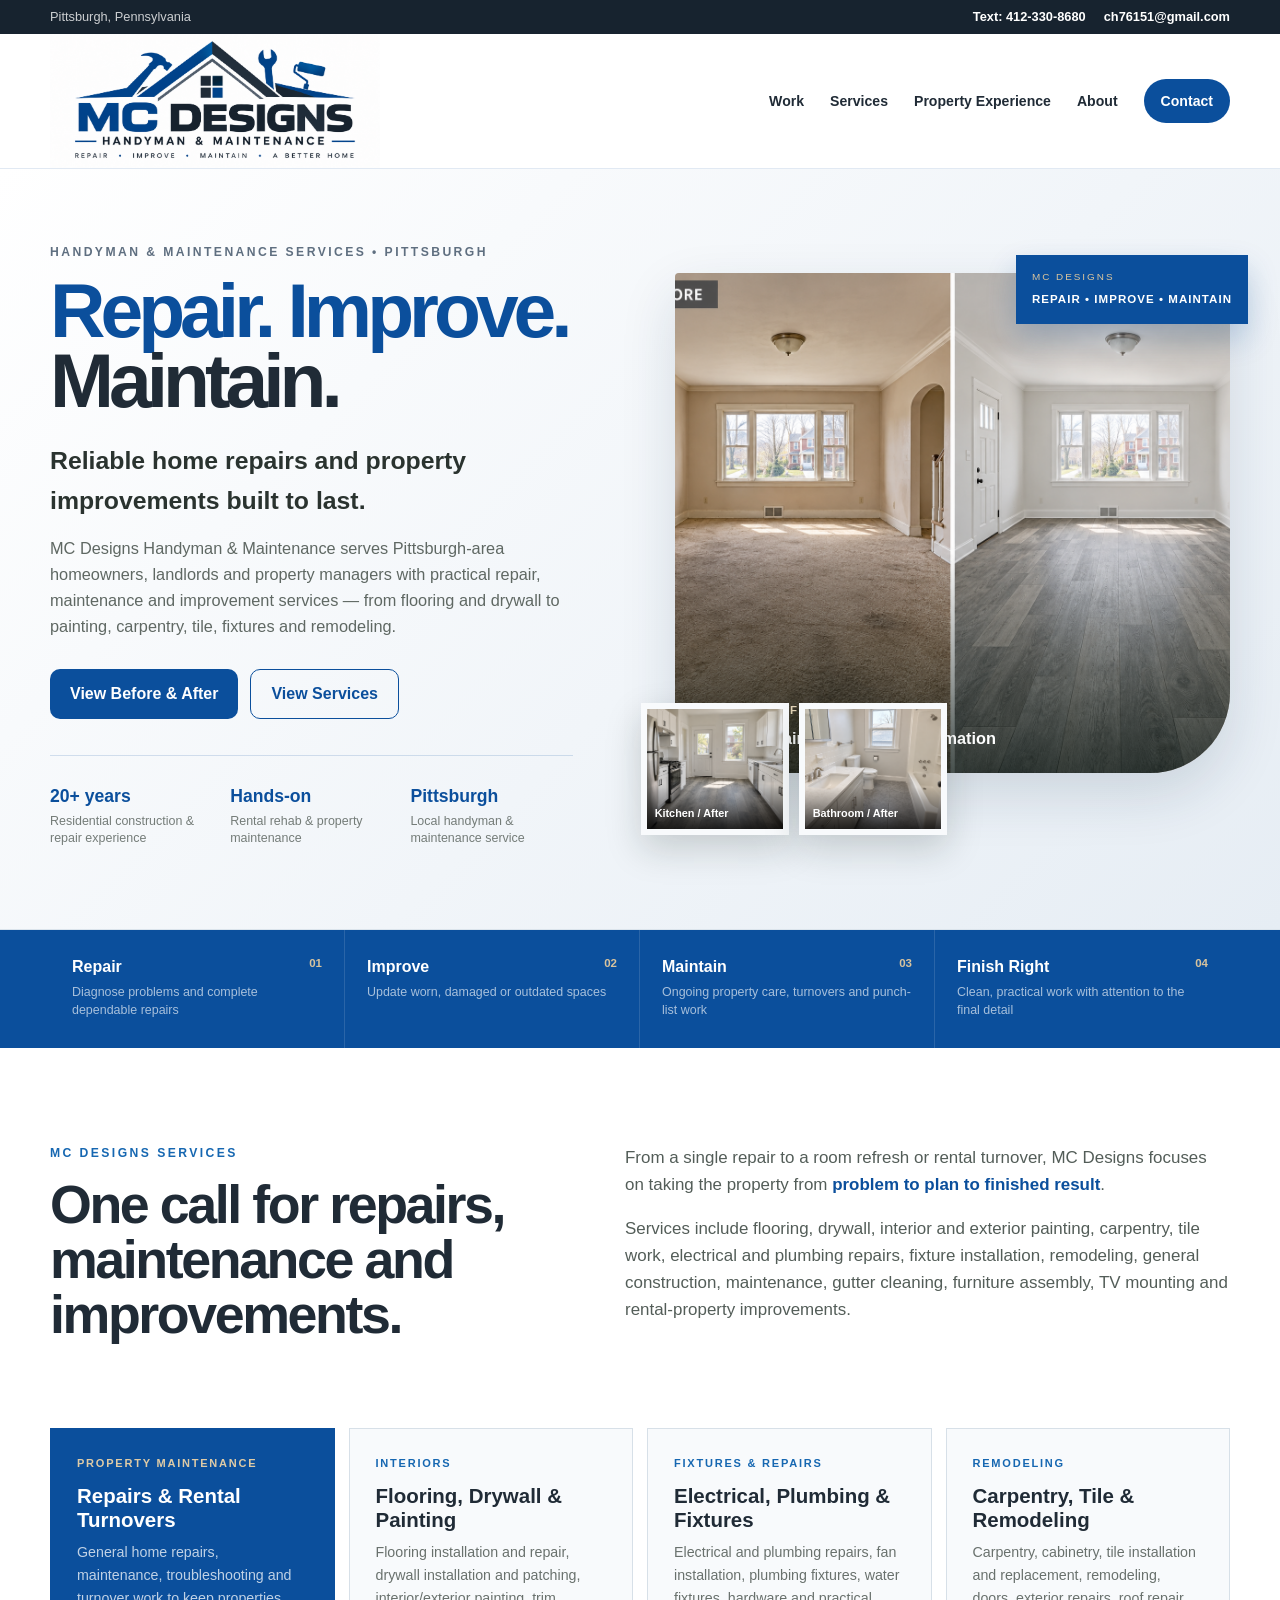
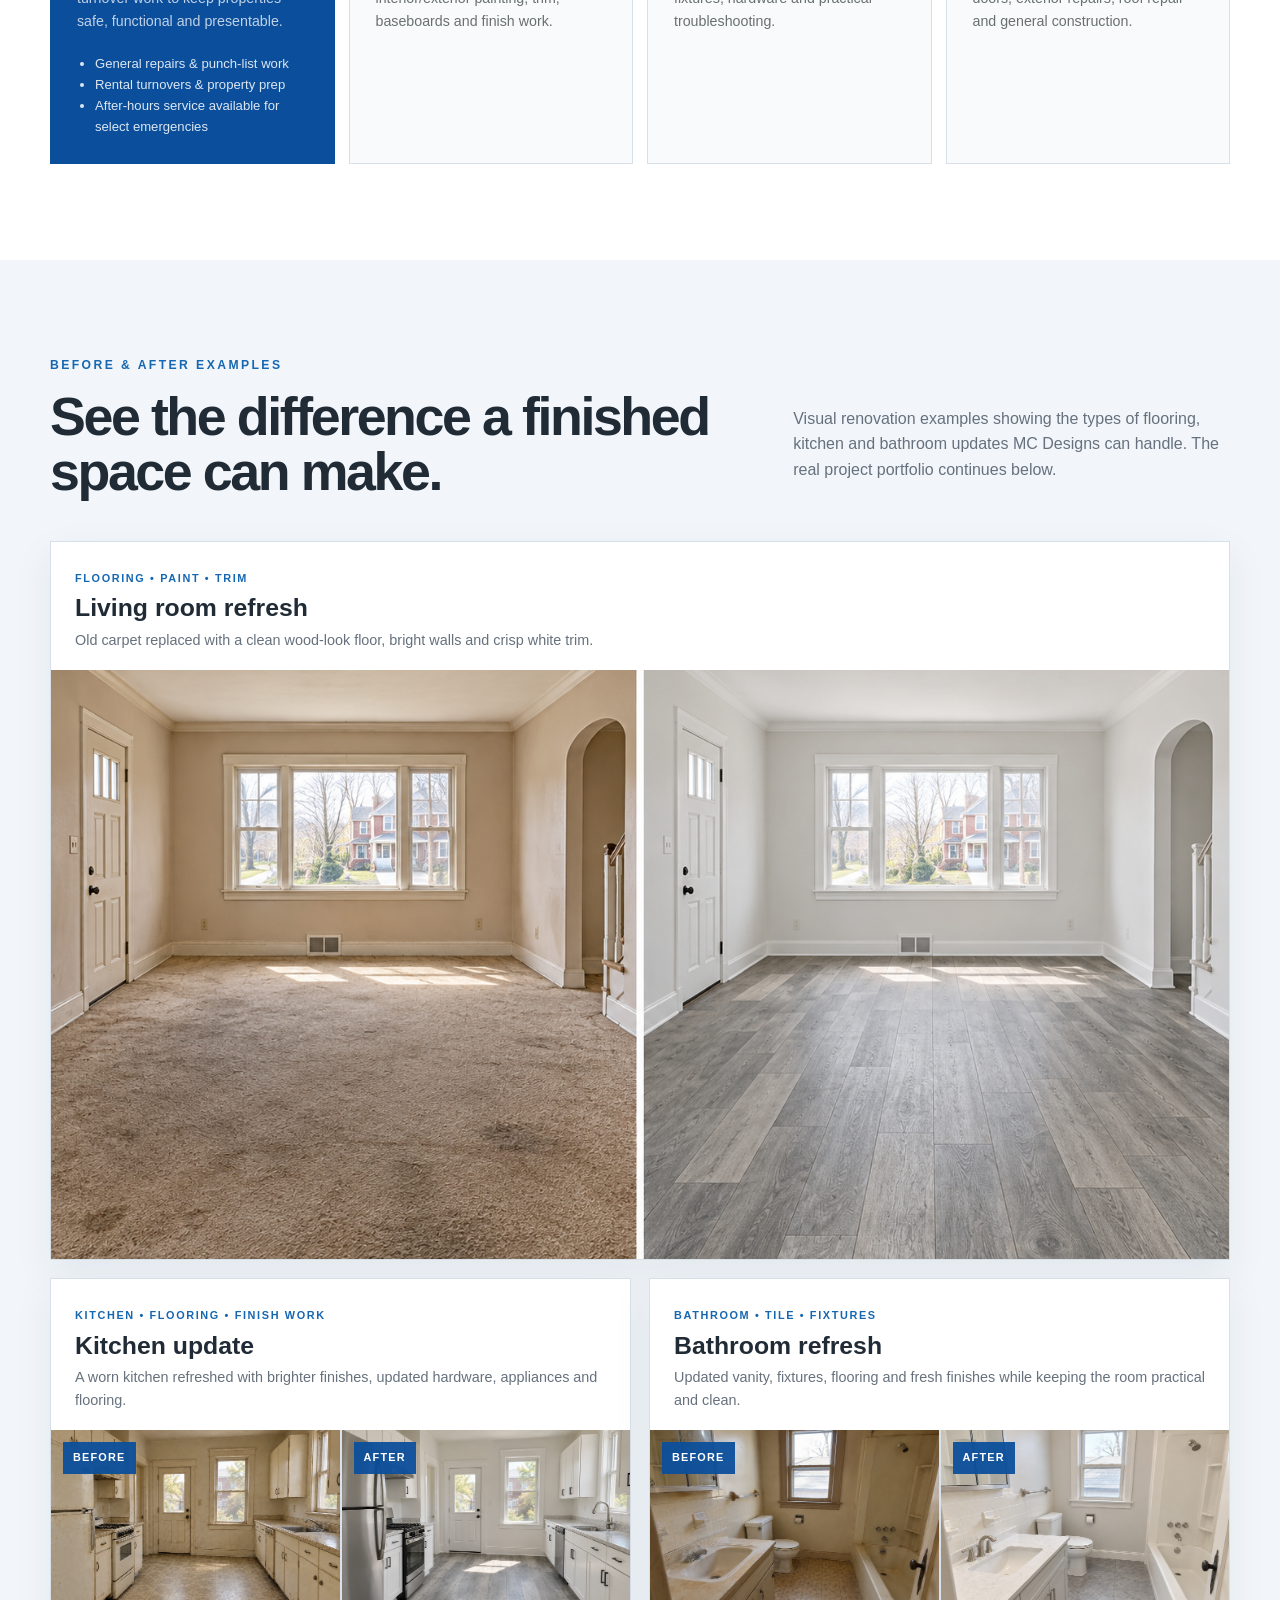
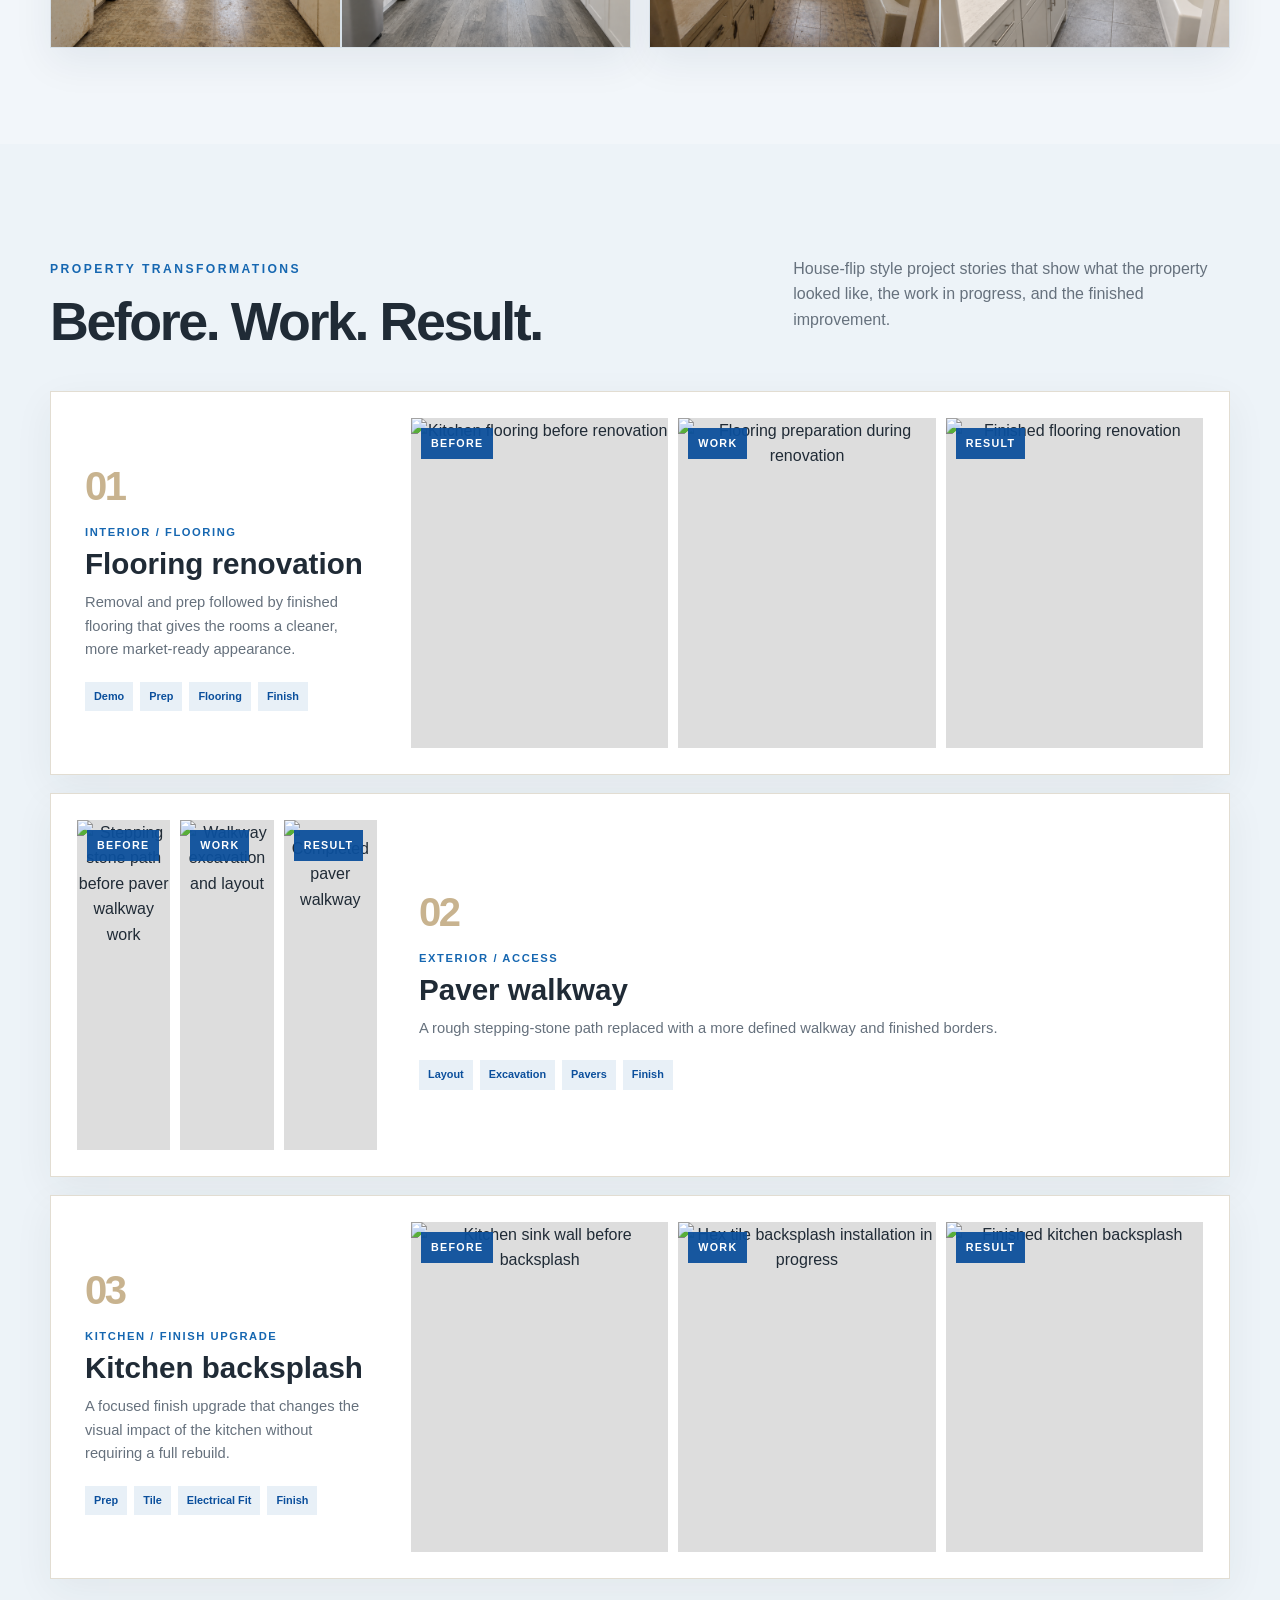
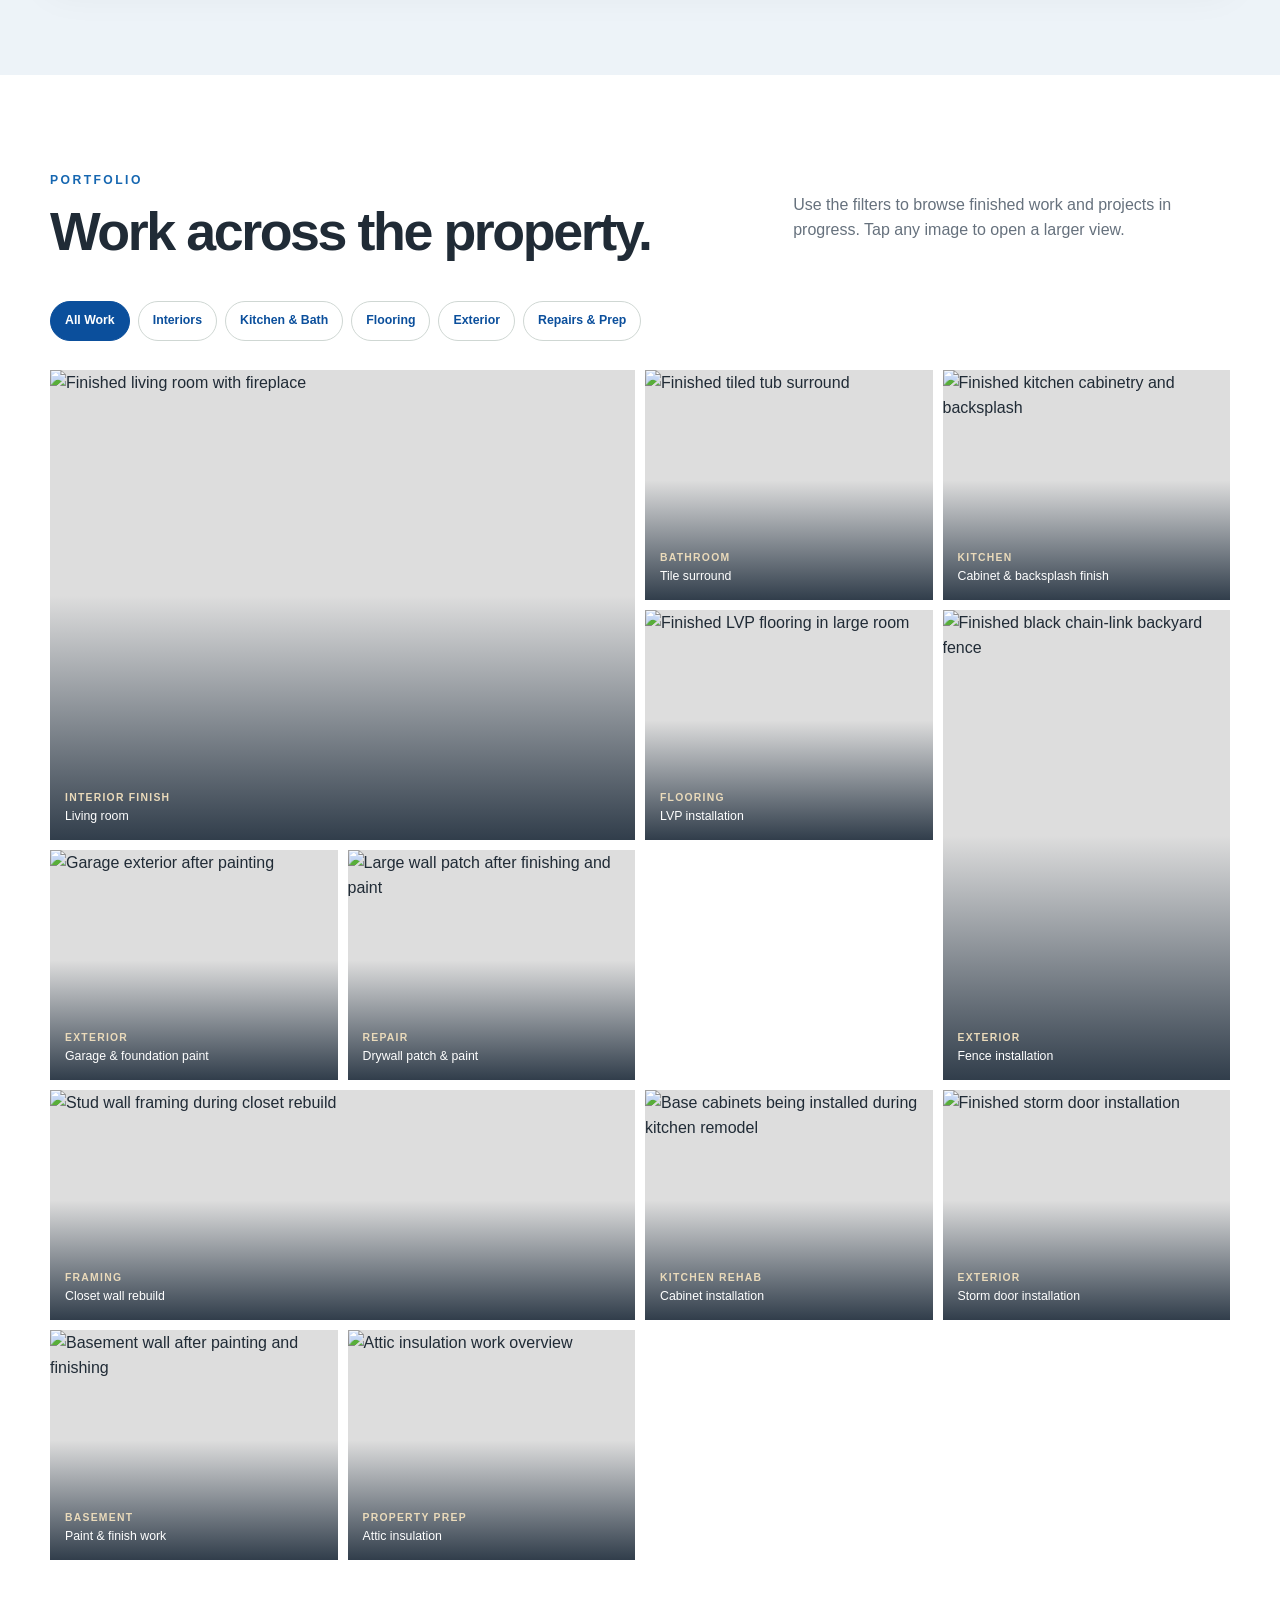
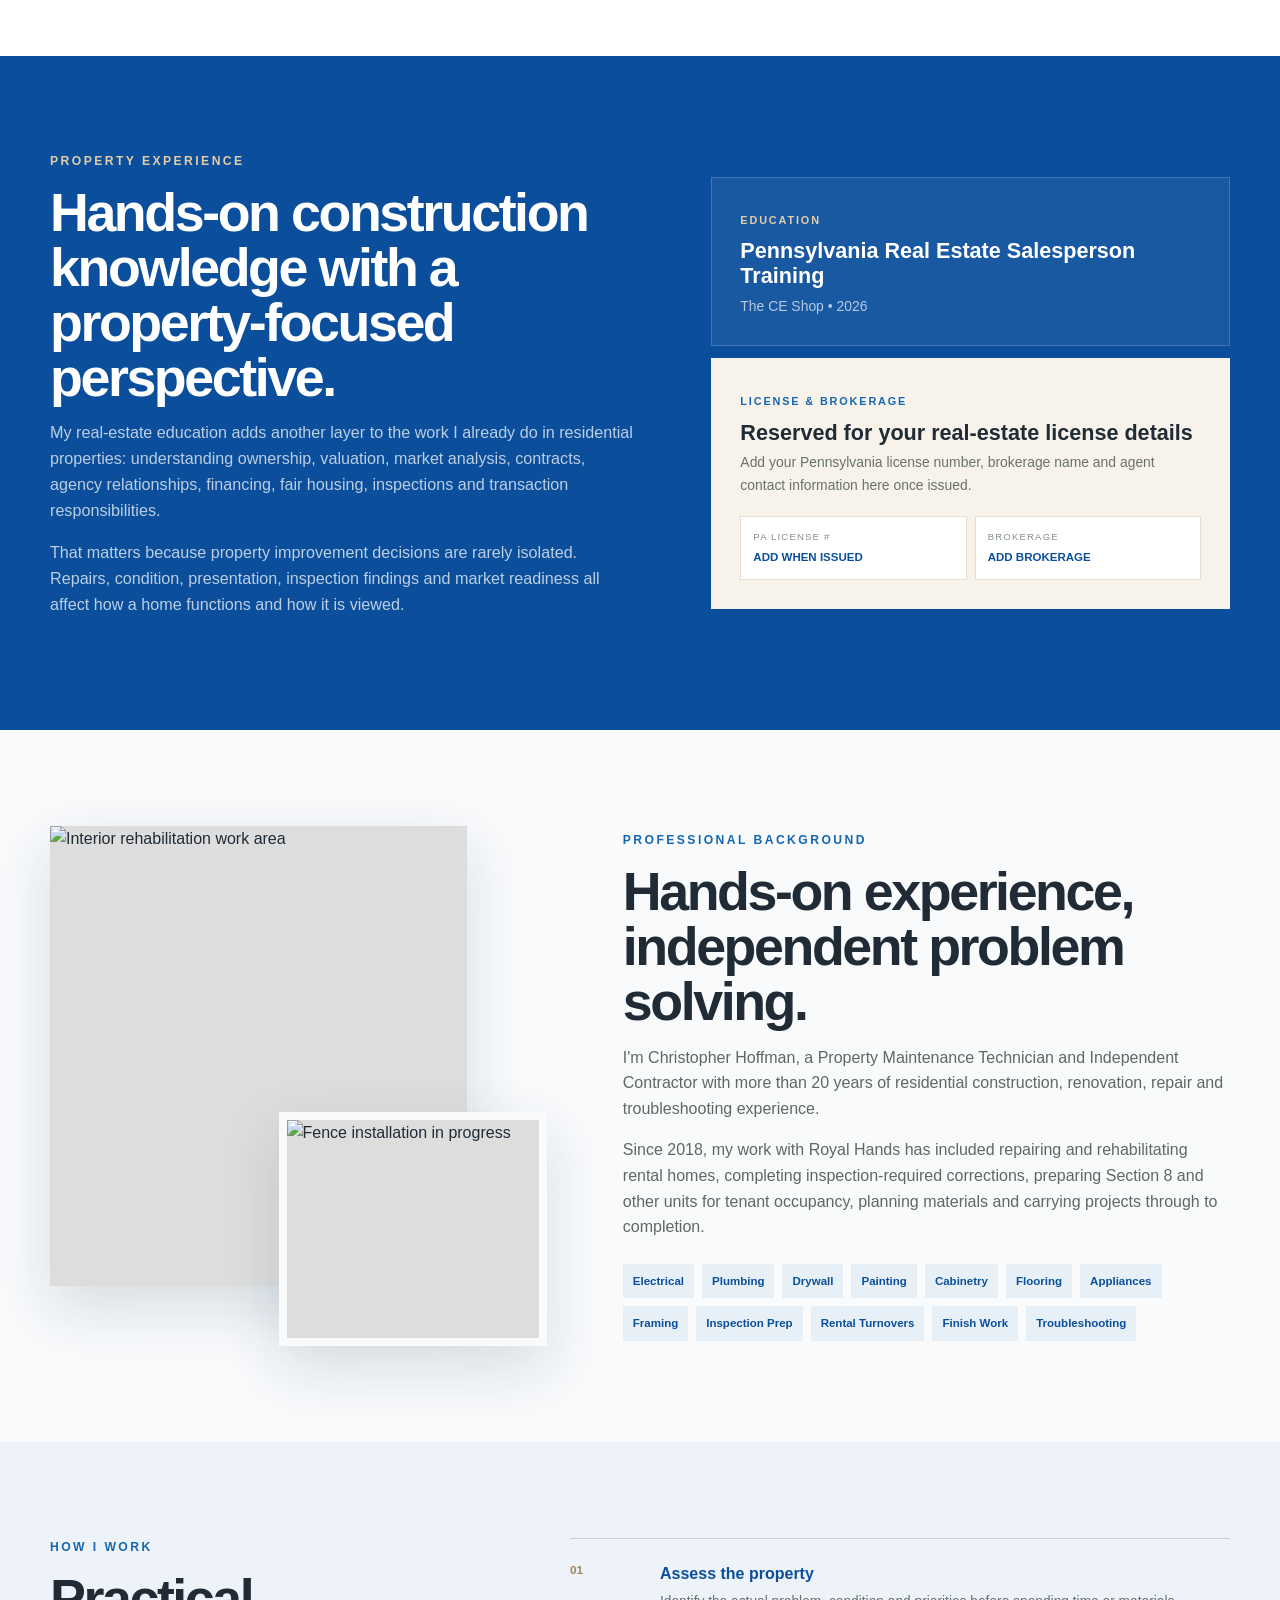
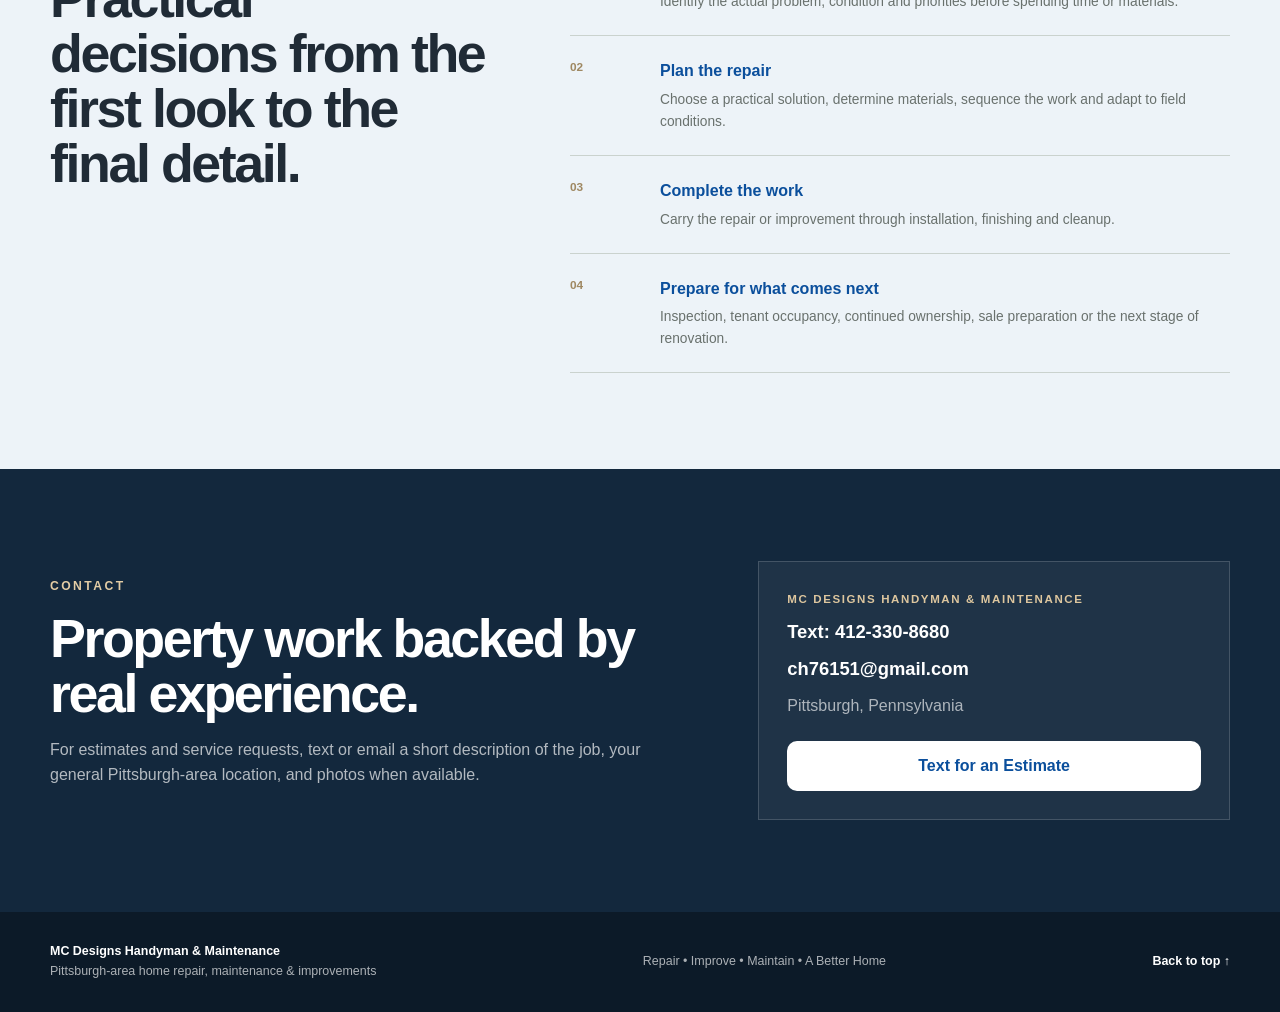
==== commit 5ec4f05d: "Add files via upload" ====
--- a/index.html
+++ b/index.html
@@ -3,9 +3,9 @@
 <head>
   <meta charset="UTF-8" />
   <meta name="viewport" content="width=device-width, initial-scale=1.0" />
-  <meta name="theme-color" content="#17342e" />
-  <meta name="description" content="Christopher Hoffman residential property improvement, renovation, maintenance and real estate portfolio in Pittsburgh, Pennsylvania." />
-  <title>Christopher Hoffman | Property Improvement & Real Estate Portfolio</title>
+  <meta name="theme-color" content="#0b4f9c" />
+  <meta name="description" content="MC Designs Handyman & Maintenance provides home repair, maintenance, flooring, drywall, painting, carpentry, tile, remodeling and property improvement services in the Pittsburgh area." />
+  <title>MC Designs Handyman & Maintenance | Pittsburgh</title>
   <link rel="stylesheet" href="styles.css" />
 </head>
 <body>
@@ -14,19 +14,15 @@
       <div class="container utility-inner">
         <span>Pittsburgh, Pennsylvania</span>
         <div class="utility-links">
-          <a href="tel:+14123308680">412-330-8680</a>
+          <a href="sms:+14123308680">Text: 412-330-8680</a>
           <a href="mailto:ch76151@gmail.com">ch76151@gmail.com</a>
         </div>
       </div>
     </div>
 
     <nav class="nav container" aria-label="Primary navigation">
-      <a class="brand" href="#top" aria-label="Christopher Hoffman home">
-        <span class="brand-mark">CH</span>
-        <span class="brand-copy">
-          <strong>CHRISTOPHER HOFFMAN</strong>
-          <small>Property Improvement & Real Estate Portfolio</small>
-        </span>
+      <a class="brand" href="#top" aria-label="MC Designs Handyman & Maintenance home">
+        <img class="brand-logo" src="mc-designs-logo.png" alt="MC Designs Handyman & Maintenance" />
       </a>
 
       <button class="nav-toggle" type="button" aria-expanded="false" aria-controls="nav-menu" aria-label="Open navigation">
@@ -35,8 +31,8 @@
 
       <div class="nav-menu" id="nav-menu">
         <a href="#work">Work</a>
-        <a href="#services">What I Do</a>
-        <a href="#real-estate">Real Estate</a>
+        <a href="#services">Services</a>
+        <a href="#real-estate">Property Experience</a>
         <a href="#about">About</a>
         <a class="nav-cta" href="#contact">Contact</a>
       </div>
@@ -47,39 +43,39 @@
     <section class="hero" id="home">
       <div class="container hero-grid">
         <div class="hero-copy">
-          <p class="eyebrow">Residential property improvement • Pittsburgh</p>
-          <h1>Quality work.<br><span>Practical solutions.</span></h1>
-          <p class="hero-lead">Home improvement work built to be seen — and built to last.</p>
-          <p class="hero-text">I repair, rehabilitate and improve residential properties with the same focus I bring to real estate: understand the condition, solve the right problems, and leave the property better prepared for its next use.</p>
+          <p class="eyebrow">Handyman & maintenance services • Pittsburgh</p>
+          <h1>Repair. Improve.<br><span>Maintain.</span></h1>
+          <p class="hero-lead">Reliable home repairs and property improvements built to last.</p>
+          <p class="hero-text">MC Designs Handyman & Maintenance serves Pittsburgh-area homeowners, landlords and property managers with practical repair, maintenance and improvement services — from flooring and drywall to painting, carpentry, tile, fixtures and remodeling.</p>
           <div class="hero-actions">
-            <a class="btn btn-primary" href="#work">View Property Transformations</a>
-            <a class="btn btn-secondary" href="#real-estate">Real Estate Credentials</a>
+            <a class="btn btn-primary" href="#work">View Before & After</a>
+            <a class="btn btn-secondary" href="#services">View Services</a>
           </div>
           <div class="hero-facts" aria-label="Experience highlights">
-            <div><strong>20+ years</strong><span>Residential construction experience</span></div>
-            <div><strong>Since 2015</strong><span>Residential rehab & maintenance</span></div>
-            <div><strong>Pittsburgh</strong><span>Local property experience</span></div>
+            <div><strong>20+ years</strong><span>Residential construction & repair experience</span></div>
+            <div><strong>Hands-on</strong><span>Rental rehab & property maintenance</span></div>
+            <div><strong>Pittsburgh</strong><span>Local handyman & maintenance service</span></div>
           </div>
         </div>
 
         <div class="hero-visual" aria-label="Property improvement portfolio preview">
           <figure class="hero-main-photo">
-            <img src="01_living_room_finished.jpg" alt="Finished living room renovation with hardwood flooring and fireplace" />
-            <figcaption><span>Finished Interior</span><strong>Residential improvement work</strong></figcaption>
+            <img src="living-room-before-after.png" alt="Living room before and after renovation example" />
+            <figcaption><span>Before & After</span><strong>Flooring, paint & finish transformation</strong></figcaption>
           </figure>
           <div class="hero-mini-grid">
             <figure>
-              <img src="01_kitchen_demo_and_plumbing_exposure.jpg" alt="Kitchen renovation during demolition" />
-              <figcaption>Rehab / Before</figcaption>
+              <img src="kitchen-after.png" alt="Updated kitchen renovation example" />
+              <figcaption>Kitchen / After</figcaption>
             </figure>
             <figure>
-              <img src="01_kitchen_backsplash_finished_full_view.jpg" alt="Finished kitchen backsplash and cabinetry" />
-              <figcaption>Finished / After</figcaption>
+              <img src="bathroom-after.png" alt="Updated bathroom renovation example" />
+              <figcaption>Bathroom / After</figcaption>
             </figure>
           </div>
           <div class="hero-badge">
-            <span>PROPERTY</span>
-            <strong>REPAIR • REHAB • PREP</strong>
+            <span>MC DESIGNS</span>
+            <strong>REPAIR • IMPROVE • MAINTAIN</strong>
           </div>
         </div>
       </div>
@@ -87,55 +83,112 @@
 
     <section class="value-strip" aria-label="Property work categories">
       <div class="container value-grid">
-        <div><span>01</span><strong>Repair</strong><small>Diagnose and correct property issues</small></div>
-        <div><span>02</span><strong>Rehabilitate</strong><small>Improve worn or damaged spaces</small></div>
-        <div><span>03</span><strong>Prepare</strong><small>Turnovers, inspection items and move-in readiness</small></div>
-        <div><span>04</span><strong>Understand Value</strong><small>Construction experience plus real-estate knowledge</small></div>
+        <div><span>01</span><strong>Repair</strong><small>Diagnose problems and complete dependable repairs</small></div>
+        <div><span>02</span><strong>Improve</strong><small>Update worn, damaged or outdated spaces</small></div>
+        <div><span>03</span><strong>Maintain</strong><small>Ongoing property care, turnovers and punch-list work</small></div>
+        <div><span>04</span><strong>Finish Right</strong><small>Clean, practical work with attention to the final detail</small></div>
       </div>
     </section>
 
     <section class="section intro" id="services">
       <div class="container intro-grid">
         <div class="section-heading">
-          <p class="eyebrow dark">More than home improvement</p>
-          <h2>Built around the whole property.</h2>
+          <p class="eyebrow dark">MC Designs services</p>
+          <h2>One call for repairs, maintenance and improvements.</h2>
         </div>
         <div class="intro-copy">
-          <p>This portfolio is not just a gallery of finished rooms. It shows the kind of work that goes into taking a property from <strong>problem to plan to finished result</strong>.</p>
-          <p>My background includes residential construction, rental rehabilitation, inspection-required corrections, maintenance, finish work, and real-estate education. That combination helps me look at a property practically — what needs attention now, what improves usability, and what work helps prepare it for occupancy, rental or sale.</p>
+          <p>From a single repair to a room refresh or rental turnover, MC Designs focuses on taking the property from <strong>problem to plan to finished result</strong>.</p>
+          <p>Services include flooring, drywall, interior and exterior painting, carpentry, tile work, electrical and plumbing repairs, fixture installation, remodeling, general construction, maintenance, gutter cleaning, furniture assembly, TV mounting and rental-property improvements.</p>
         </div>
       </div>
 
       <div class="container service-grid">
         <article class="service-card featured-service">
-          <span class="service-kicker">Property Rehab</span>
-          <h3>Rental Turnovers & Rehabilitation</h3>
-          <p>Hands-on work to bring residential units back to usable, presentable condition and prepare them for inspections and tenant occupancy.</p>
+          <span class="service-kicker">Property Maintenance</span>
+          <h3>Repairs & Rental Turnovers</h3>
+          <p>General home repairs, maintenance, troubleshooting and turnover work to keep properties safe, functional and presentable.</p>
           <ul>
-            <li>Inspection correction work</li>
-            <li>Section 8 readiness</li>
-            <li>Interior repair and finish work</li>
+            <li>General repairs & punch-list work</li>
+            <li>Rental turnovers & property prep</li>
+            <li>After-hours service available for select emergencies</li>
           </ul>
         </article>
         <article class="service-card">
-          <span class="service-kicker">Renovation</span>
-          <h3>Value-Add Improvements</h3>
-          <p>Kitchens, bathrooms, flooring, drywall, painting, cabinetry, trim and practical layout improvements.</p>
+          <span class="service-kicker">Interiors</span>
+          <h3>Flooring, Drywall & Painting</h3>
+          <p>Flooring installation and repair, drywall installation and patching, interior/exterior painting, trim, baseboards and finish work.</p>
         </article>
         <article class="service-card">
-          <span class="service-kicker">Maintenance</span>
-          <h3>Repair & Troubleshooting</h3>
-          <p>Electrical, plumbing, appliance, fixture, hardware and general property maintenance with a problem-solving approach.</p>
+          <span class="service-kicker">Fixtures & Repairs</span>
+          <h3>Electrical, Plumbing & Fixtures</h3>
+          <p>Electrical and plumbing repairs, fan installation, plumbing fixtures, water fixtures, hardware and practical troubleshooting.</p>
         </article>
         <article class="service-card">
-          <span class="service-kicker">Exterior</span>
-          <h3>Curb Appeal & Property Function</h3>
-          <p>Fencing, walkways, foundation and garage painting, yard cleanup, doors and exterior maintenance.</p>
-        </article>
-      </div>
-    </section>
-
-    <section class="section transformations" id="work">
+          <span class="service-kicker">Remodeling</span>
+          <h3>Carpentry, Tile & Remodeling</h3>
+          <p>Carpentry, cabinetry, tile installation and replacement, remodeling, doors, exterior repairs, roof repair and general construction.</p>
+        </article>
+      </div>
+    </section>
+
+    <section class="section visual-showcase" id="work">
+      <div class="container">
+        <div class="section-heading split-heading">
+          <div>
+            <p class="eyebrow dark">Before & after examples</p>
+            <h2>See the difference a finished space can make.</h2>
+          </div>
+          <p>Visual renovation examples showing the types of flooring, kitchen and bathroom updates MC Designs can handle. The real project portfolio continues below.</p>
+        </div>
+
+        <div class="compare-showcase">
+          <article class="compare-card compare-card-wide">
+            <div class="compare-card-copy">
+              <span>Flooring • Paint • Trim</span>
+              <h3>Living room refresh</h3>
+              <p>Old carpet replaced with a clean wood-look floor, bright walls and crisp white trim.</p>
+            </div>
+            <button class="compare-photo single" data-src="living-room-before-after.png" data-title="Living Room — Before & After Example">
+              <img src="living-room-before-after.png" alt="Living room before and after flooring and paint example" loading="lazy" />
+            </button>
+          </article>
+
+          <article class="compare-card">
+            <div class="compare-card-copy">
+              <span>Kitchen • Flooring • Finish Work</span>
+              <h3>Kitchen update</h3>
+              <p>A worn kitchen refreshed with brighter finishes, updated hardware, appliances and flooring.</p>
+            </div>
+            <div class="compare-images">
+              <button class="compare-photo" data-src="kitchen-before.png" data-title="Kitchen — Before Example">
+                <img src="kitchen-before.png" alt="Kitchen before renovation example" loading="lazy" /><b>Before</b>
+              </button>
+              <button class="compare-photo" data-src="kitchen-after.png" data-title="Kitchen — After Example">
+                <img src="kitchen-after.png" alt="Kitchen after renovation example" loading="lazy" /><b>After</b>
+              </button>
+            </div>
+          </article>
+
+          <article class="compare-card">
+            <div class="compare-card-copy">
+              <span>Bathroom • Tile • Fixtures</span>
+              <h3>Bathroom refresh</h3>
+              <p>Updated vanity, fixtures, flooring and fresh finishes while keeping the room practical and clean.</p>
+            </div>
+            <div class="compare-images">
+              <button class="compare-photo" data-src="bathroom-before.png" data-title="Bathroom — Before Example">
+                <img src="bathroom-before.png" alt="Bathroom before renovation example" loading="lazy" /><b>Before</b>
+              </button>
+              <button class="compare-photo" data-src="bathroom-after.png" data-title="Bathroom — After Example">
+                <img src="bathroom-after.png" alt="Bathroom after renovation example" loading="lazy" /><b>After</b>
+              </button>
+            </div>
+          </article>
+        </div>
+      </div>
+    </section>
+
+    <section class="section transformations" id="projects">
       <div class="container">
         <div class="section-heading split-heading">
           <div>
@@ -154,16 +207,16 @@
             <div class="case-tags"><span>Demo</span><span>Prep</span><span>Flooring</span><span>Finish</span></div>
           </div>
           <div class="story-grid">
-            <button class="story-photo" data-src="01_kitchen_floor_before.jpg" data-title="Flooring Renovation — Before">
-              <img src="01_kitchen_floor_before.jpg" alt="Kitchen flooring before renovation" loading="lazy" />
+            <button class="story-photo" data-src="Images/HomeImprovmentSite_Images/01_Flooring_Renovation/Before_Demo/01_kitchen_floor_before.jpg" data-title="Flooring Renovation — Before">
+              <img src="Images/HomeImprovmentSite_Images/01_Flooring_Renovation/Before_Demo/01_kitchen_floor_before.jpg" alt="Kitchen flooring before renovation" loading="lazy" />
               <span>Before</span>
             </button>
-            <button class="story-photo" data-src="03_kitchen_floor_prep.jpg" data-title="Flooring Renovation — Prep">
-              <img src="03_kitchen_floor_prep.jpg" alt="Flooring preparation during renovation" loading="lazy" />
+            <button class="story-photo" data-src="Images/HomeImprovmentSite_Images/01_Flooring_Renovation/Before_Demo/03_kitchen_floor_prep.jpg" data-title="Flooring Renovation — Prep">
+              <img src="Images/HomeImprovmentSite_Images/01_Flooring_Renovation/Before_Demo/03_kitchen_floor_prep.jpg" alt="Flooring preparation during renovation" loading="lazy" />
               <span>Work</span>
             </button>
-            <button class="story-photo" data-src="02_living_room_floor_finished.jpg" data-title="Flooring Renovation — Finished">
-              <img src="02_living_room_floor_finished.jpg" alt="Finished flooring renovation" loading="lazy" />
+            <button class="story-photo" data-src="Images/HomeImprovmentSite_Images/01_Flooring_Renovation/After_Finished/02_living_room_floor_finished.jpg" data-title="Flooring Renovation — Finished">
+              <img src="Images/HomeImprovmentSite_Images/01_Flooring_Renovation/After_Finished/02_living_room_floor_finished.jpg" alt="Finished flooring renovation" loading="lazy" />
               <span>Result</span>
             </button>
           </div>
@@ -178,16 +231,16 @@
             <div class="case-tags"><span>Layout</span><span>Excavation</span><span>Pavers</span><span>Finish</span></div>
           </div>
           <div class="story-grid">
-            <button class="story-photo" data-src="01_old_stepping_stone_path_before.jpg" data-title="Paver Walkway — Before">
-              <img src="01_old_stepping_stone_path_before.jpg" alt="Stepping stone path before paver walkway work" loading="lazy" />
+            <button class="story-photo" data-src="Images/HomeImprovmentSite_Images/06_Paver_Walkway/Before/01_old_stepping_stone_path_before.jpg" data-title="Paver Walkway — Before">
+              <img src="Images/HomeImprovmentSite_Images/06_Paver_Walkway/Before/01_old_stepping_stone_path_before.jpg" alt="Stepping stone path before paver walkway work" loading="lazy" />
               <span>Before</span>
             </button>
-            <button class="story-photo" data-src="01_walkway_excavation_layout.jpg" data-title="Paver Walkway — Work">
-              <img src="01_walkway_excavation_layout.jpg" alt="Walkway excavation and layout" loading="lazy" />
+            <button class="story-photo" data-src="Images/HomeImprovmentSite_Images/06_Paver_Walkway/During/01_walkway_excavation_layout.jpg" data-title="Paver Walkway — Work">
+              <img src="Images/HomeImprovmentSite_Images/06_Paver_Walkway/During/01_walkway_excavation_layout.jpg" alt="Walkway excavation and layout" loading="lazy" />
               <span>Work</span>
             </button>
-            <button class="story-photo" data-src="01_paver_walkway_completed.jpg" data-title="Paver Walkway — Finished">
-              <img src="01_paver_walkway_completed.jpg" alt="Completed paver walkway" loading="lazy" />
+            <button class="story-photo" data-src="Images/HomeImprovmentSite_Images/06_Paver_Walkway/After/01_paver_walkway_completed.jpg" data-title="Paver Walkway — Finished">
+              <img src="Images/HomeImprovmentSite_Images/06_Paver_Walkway/After/01_paver_walkway_completed.jpg" alt="Completed paver walkway" loading="lazy" />
               <span>Result</span>
             </button>
           </div>
@@ -202,16 +255,16 @@
             <div class="case-tags"><span>Prep</span><span>Tile</span><span>Electrical Fit</span><span>Finish</span></div>
           </div>
           <div class="story-grid">
-            <button class="story-photo" data-src="01_kitchen_sink_wall_before.jpg" data-title="Kitchen Backsplash — Before">
-              <img src="01_kitchen_sink_wall_before.jpg" alt="Kitchen sink wall before backsplash" loading="lazy" />
+            <button class="story-photo" data-src="Images/HomeImprovmentSite_Images/10_Kitchen_Backsplash_Upgrade/Before/01_kitchen_sink_wall_before.jpg" data-title="Kitchen Backsplash — Before">
+              <img src="Images/HomeImprovmentSite_Images/10_Kitchen_Backsplash_Upgrade/Before/01_kitchen_sink_wall_before.jpg" alt="Kitchen sink wall before backsplash" loading="lazy" />
               <span>Before</span>
             </button>
-            <button class="story-photo" data-src="01_hex_tile_backsplash_installation.jpg" data-title="Kitchen Backsplash — Installation">
-              <img src="01_hex_tile_backsplash_installation.jpg" alt="Hex tile backsplash installation in progress" loading="lazy" />
+            <button class="story-photo" data-src="Images/HomeImprovmentSite_Images/10_Kitchen_Backsplash_Upgrade/During/01_hex_tile_backsplash_installation.jpg" data-title="Kitchen Backsplash — Installation">
+              <img src="Images/HomeImprovmentSite_Images/10_Kitchen_Backsplash_Upgrade/During/01_hex_tile_backsplash_installation.jpg" alt="Hex tile backsplash installation in progress" loading="lazy" />
               <span>Work</span>
             </button>
-            <button class="story-photo" data-src="01_kitchen_backsplash_finished_full_view.jpg" data-title="Kitchen Backsplash — Finished">
-              <img src="01_kitchen_backsplash_finished_full_view.jpg" alt="Finished kitchen backsplash" loading="lazy" />
+            <button class="story-photo" data-src="Images/HomeImprovmentSite_Images/10_Kitchen_Backsplash_Upgrade/After/01_kitchen_backsplash_finished_full_view.jpg" data-title="Kitchen Backsplash — Finished">
+              <img src="Images/HomeImprovmentSite_Images/10_Kitchen_Backsplash_Upgrade/After/01_kitchen_backsplash_finished_full_view.jpg" alt="Finished kitchen backsplash" loading="lazy" />
               <span>Result</span>
             </button>
           </div>
@@ -239,41 +292,41 @@
         </div>
 
         <div class="gallery-grid" id="project-gallery">
-          <button class="gallery-item gallery-large" data-category="interior" data-title="Finished Living Room" data-src="02_living_room_fireplace_finished.jpg">
-            <img src="02_living_room_fireplace_finished.jpg" alt="Finished living room with fireplace" loading="lazy" /><span><b>Interior Finish</b>Living room</span>
-          </button>
-          <button class="gallery-item" data-category="kitchen-bath" data-title="Finished Tub Surround" data-src="02_tub_surround_tile_finished.jpg">
-            <img src="02_tub_surround_tile_finished.jpg" alt="Finished tiled tub surround" loading="lazy" /><span><b>Bathroom</b>Tile surround</span>
-          </button>
-          <button class="gallery-item" data-category="kitchen-bath" data-title="Finished Kitchen" data-src="01_kitchen_cabinets_backsplash_finished.jpg">
-            <img src="01_kitchen_cabinets_backsplash_finished.jpg" alt="Finished kitchen cabinetry and backsplash" loading="lazy" /><span><b>Kitchen</b>Cabinet & backsplash finish</span>
-          </button>
-          <button class="gallery-item" data-category="flooring interior" data-title="LVP Flooring" data-src="07_lvp_floor_large_room_finished.jpg">
-            <img src="07_lvp_floor_large_room_finished.jpg" alt="Finished LVP flooring in large room" loading="lazy" /><span><b>Flooring</b>LVP installation</span>
-          </button>
-          <button class="gallery-item gallery-tall" data-category="exterior" data-title="Chain-Link Fence" data-src="05_backyard_fence_finished_wide_view.jpg">
-            <img src="05_backyard_fence_finished_wide_view.jpg" alt="Finished black chain-link backyard fence" loading="lazy" /><span><b>Exterior</b>Fence installation</span>
-          </button>
-          <button class="gallery-item" data-category="exterior" data-title="Exterior Painting" data-src="04_garage_front_painted.jpg">
-            <img src="04_garage_front_painted.jpg" alt="Garage exterior after painting" loading="lazy" /><span><b>Exterior</b>Garage & foundation paint</span>
-          </button>
-          <button class="gallery-item" data-category="repair interior" data-title="Drywall Repair" data-src="01_large_wall_patch_painted.jpg">
-            <img src="01_large_wall_patch_painted.jpg" alt="Large wall patch after finishing and paint" loading="lazy" /><span><b>Repair</b>Drywall patch & paint</span>
-          </button>
-          <button class="gallery-item gallery-wide" data-category="repair interior" data-title="Closet Wall Rebuild" data-src="04_room_wide_framing_progress.jpg">
-            <img src="04_room_wide_framing_progress.jpg" alt="Stud wall framing during closet rebuild" loading="lazy" /><span><b>Framing</b>Closet wall rebuild</span>
-          </button>
-          <button class="gallery-item" data-category="kitchen-bath repair" data-title="Kitchen Remodel Work" data-src="02_base_cabinets_installation.jpg">
-            <img src="02_base_cabinets_installation.jpg" alt="Base cabinets being installed during kitchen remodel" loading="lazy" /><span><b>Kitchen Rehab</b>Cabinet installation</span>
-          </button>
-          <button class="gallery-item" data-category="exterior" data-title="Storm Door Installation" data-src="01_storm_door_exterior_view.jpg">
-            <img src="01_storm_door_exterior_view.jpg" alt="Finished storm door installation" loading="lazy" /><span><b>Exterior</b>Storm door installation</span>
-          </button>
-          <button class="gallery-item" data-category="repair interior" data-title="Basement Finishing" data-src="01_basement_wall_painted_finished.jpg">
-            <img src="01_basement_wall_painted_finished.jpg" alt="Basement wall after painting and finishing" loading="lazy" /><span><b>Basement</b>Paint & finish work</span>
-          </button>
-          <button class="gallery-item" data-category="repair" data-title="Attic Insulation" data-src="01_attic_insulation_overview.jpg">
-            <img src="01_attic_insulation_overview.jpg" alt="Attic insulation work overview" loading="lazy" /><span><b>Property Prep</b>Attic insulation</span>
+          <button class="gallery-item gallery-large" data-category="interior" data-title="Finished Living Room" data-src="Images/HomeImprovmentSite_Images/13_Interior_Remodel_Showcase/Living_Room/02_living_room_fireplace_finished.jpg">
+            <img src="Images/HomeImprovmentSite_Images/13_Interior_Remodel_Showcase/Living_Room/02_living_room_fireplace_finished.jpg" alt="Finished living room with fireplace" loading="lazy" /><span><b>Interior Finish</b>Living room</span>
+          </button>
+          <button class="gallery-item" data-category="kitchen-bath" data-title="Finished Tub Surround" data-src="Images/HomeImprovmentSite_Images/13_Interior_Remodel_Showcase/Bathroom/02_tub_surround_tile_finished.jpg">
+            <img src="Images/HomeImprovmentSite_Images/13_Interior_Remodel_Showcase/Bathroom/02_tub_surround_tile_finished.jpg" alt="Finished tiled tub surround" loading="lazy" /><span><b>Bathroom</b>Tile surround</span>
+          </button>
+          <button class="gallery-item" data-category="kitchen-bath" data-title="Finished Kitchen" data-src="Images/HomeImprovmentSite_Images/13_Interior_Remodel_Showcase/Kitchen/01_kitchen_cabinets_backsplash_finished.jpg">
+            <img src="Images/HomeImprovmentSite_Images/13_Interior_Remodel_Showcase/Kitchen/01_kitchen_cabinets_backsplash_finished.jpg" alt="Finished kitchen cabinetry and backsplash" loading="lazy" /><span><b>Kitchen</b>Cabinet & backsplash finish</span>
+          </button>
+          <button class="gallery-item" data-category="flooring interior" data-title="LVP Flooring" data-src="Images/HomeImprovmentSite_Images/16_LVP_Flooring_Installation/After_Finished/07_lvp_floor_large_room_finished.jpg">
+            <img src="Images/HomeImprovmentSite_Images/16_LVP_Flooring_Installation/After_Finished/07_lvp_floor_large_room_finished.jpg" alt="Finished LVP flooring in large room" loading="lazy" /><span><b>Flooring</b>LVP installation</span>
+          </button>
+          <button class="gallery-item gallery-tall" data-category="exterior" data-title="Chain-Link Fence" data-src="Images/HomeImprovmentSite_Images/15_Chain_Link_Fence_Installation/After/05_backyard_fence_finished_wide_view.jpg">
+            <img src="Images/HomeImprovmentSite_Images/15_Chain_Link_Fence_Installation/After/05_backyard_fence_finished_wide_view.jpg" alt="Finished black chain-link backyard fence" loading="lazy" /><span><b>Exterior</b>Fence installation</span>
+          </button>
+          <button class="gallery-item" data-category="exterior" data-title="Exterior Painting" data-src="Images/HomeImprovmentSite_Images/12_Exterior_Foundation_Garage_Painting/After/04_garage_front_painted.jpg">
+            <img src="Images/HomeImprovmentSite_Images/12_Exterior_Foundation_Garage_Painting/After/04_garage_front_painted.jpg" alt="Garage exterior after painting" loading="lazy" /><span><b>Exterior</b>Garage & foundation paint</span>
+          </button>
+          <button class="gallery-item" data-category="repair interior" data-title="Drywall Repair" data-src="Images/HomeImprovmentSite_Images/17_Drywall_Trim_Repairs/After/01_large_wall_patch_painted.jpg">
+            <img src="Images/HomeImprovmentSite_Images/17_Drywall_Trim_Repairs/After/01_large_wall_patch_painted.jpg" alt="Large wall patch after finishing and paint" loading="lazy" /><span><b>Repair</b>Drywall patch & paint</span>
+          </button>
+          <button class="gallery-item gallery-wide" data-category="repair interior" data-title="Closet Wall Rebuild" data-src="Images/HomeImprovmentSite_Images/18_Closet_Wall_Rebuild/During/04_room_wide_framing_progress.jpg">
+            <img src="Images/HomeImprovmentSite_Images/18_Closet_Wall_Rebuild/During/04_room_wide_framing_progress.jpg" alt="Stud wall framing during closet rebuild" loading="lazy" /><span><b>Framing</b>Closet wall rebuild</span>
+          </button>
+          <button class="gallery-item" data-category="kitchen-bath repair" data-title="Kitchen Remodel Work" data-src="Images/HomeImprovmentSite_Images/19_Kitchen_Remodel_Work/During/02_base_cabinets_installation.jpg">
+            <img src="Images/HomeImprovmentSite_Images/19_Kitchen_Remodel_Work/During/02_base_cabinets_installation.jpg" alt="Base cabinets being installed during kitchen remodel" loading="lazy" /><span><b>Kitchen Rehab</b>Cabinet installation</span>
+          </button>
+          <button class="gallery-item" data-category="exterior" data-title="Storm Door Installation" data-src="Images/HomeImprovmentSite_Images/20_Storm_Door_Installation/After/01_storm_door_exterior_view.jpg">
+            <img src="Images/HomeImprovmentSite_Images/20_Storm_Door_Installation/After/01_storm_door_exterior_view.jpg" alt="Finished storm door installation" loading="lazy" /><span><b>Exterior</b>Storm door installation</span>
+          </button>
+          <button class="gallery-item" data-category="repair interior" data-title="Basement Finishing" data-src="Images/HomeImprovmentSite_Images/08_Basement_Painting_Finishing/After/01_basement_wall_painted_finished.jpg">
+            <img src="Images/HomeImprovmentSite_Images/08_Basement_Painting_Finishing/After/01_basement_wall_painted_finished.jpg" alt="Basement wall after painting and finishing" loading="lazy" /><span><b>Basement</b>Paint & finish work</span>
+          </button>
+          <button class="gallery-item" data-category="repair" data-title="Attic Insulation" data-src="Images/HomeImprovmentSite_Images/04_Attic_Insulation/01_attic_insulation_overview.jpg">
+            <img src="Images/HomeImprovmentSite_Images/04_Attic_Insulation/01_attic_insulation_overview.jpg" alt="Attic insulation work overview" loading="lazy" /><span><b>Property Prep</b>Attic insulation</span>
           </button>
         </div>
       </div>
@@ -282,8 +335,8 @@
     <section class="section real-estate" id="real-estate">
       <div class="container real-grid">
         <div class="real-copy">
-          <p class="eyebrow light">Real estate perspective</p>
-          <h2>Construction knowledge meets property knowledge.</h2>
+          <p class="eyebrow light">Property experience</p>
+          <h2>Hands-on construction knowledge with a property-focused perspective.</h2>
           <p>My real-estate education adds another layer to the work I already do in residential properties: understanding ownership, valuation, market analysis, contracts, agency relationships, financing, fair housing, inspections and transaction responsibilities.</p>
           <p>That matters because property improvement decisions are rarely isolated. Repairs, condition, presentation, inspection findings and market readiness all affect how a home functions and how it is viewed.</p>
         </div>
@@ -310,14 +363,14 @@
     <section class="section about" id="about">
       <div class="container about-grid">
         <div class="about-photo-stack">
-          <figure class="about-photo about-photo-one"><img src="02_room_rehab_work_area.jpg" alt="Interior rehabilitation work area" loading="lazy" /></figure>
-          <figure class="about-photo about-photo-two"><img src="05_top_rail_and_mesh_installation.jpg" alt="Fence installation in progress" loading="lazy" /></figure>
+          <figure class="about-photo about-photo-one"><img src="Images/HomeImprovmentSite_Images/03_Interior_Rehab_Work_In_Progress/02_room_rehab_work_area.jpg" alt="Interior rehabilitation work area" loading="lazy" /></figure>
+          <figure class="about-photo about-photo-two"><img src="Images/HomeImprovmentSite_Images/15_Chain_Link_Fence_Installation/During/05_top_rail_and_mesh_installation.jpg" alt="Fence installation in progress" loading="lazy" /></figure>
         </div>
         <div class="about-copy">
           <p class="eyebrow dark">Professional background</p>
           <h2>Hands-on experience, independent problem solving.</h2>
           <p>I'm Christopher Hoffman, a Property Maintenance Technician and Independent Contractor with more than 20 years of residential construction, renovation, repair and troubleshooting experience.</p>
-          <p>Since 2015, I have focused on repairing and rehabilitating residential properties, completing inspection-required corrections, preparing homes for rental or sale, planning materials, solving problems in the field, and carrying projects through from repair to finished result.</p>
+          <p>Since 2018, my work with Royal Hands has included repairing and rehabilitating rental homes, completing inspection-required corrections, preparing Section 8 and other units for tenant occupancy, planning materials and carrying projects through to completion.</p>
           <div class="skill-cloud" aria-label="Construction and maintenance skills">
             <span>Electrical</span><span>Plumbing</span><span>Drywall</span><span>Painting</span><span>Cabinetry</span><span>Flooring</span><span>Appliances</span><span>Framing</span><span>Inspection Prep</span><span>Rental Turnovers</span><span>Finish Work</span><span>Troubleshooting</span>
           </div>
@@ -345,14 +398,14 @@
         <div>
           <p class="eyebrow light">Contact</p>
           <h2>Property work backed by real experience.</h2>
-          <p>For property maintenance, renovation, portfolio questions or future real-estate inquiries, contact me directly.</p>
+          <p>For estimates and service requests, text or email a short description of the job, your general Pittsburgh-area location, and photos when available.</p>
         </div>
         <div class="contact-card">
-          <span>Christopher Hoffman</span>
-          <a href="tel:+14123308680">412-330-8680</a>
+          <span>MC Designs Handyman & Maintenance</span>
+          <a href="sms:+14123308680">Text: 412-330-8680</a>
           <a href="mailto:ch76151@gmail.com">ch76151@gmail.com</a>
           <p>Pittsburgh, Pennsylvania</p>
-          <a class="btn btn-light" href="mailto:ch76151@gmail.com?subject=Property%20Inquiry">Send an Email</a>
+          <a class="btn btn-light" href="sms:+14123308680">Text for an Estimate</a>
         </div>
       </div>
     </section>
@@ -360,8 +413,8 @@
 
   <footer class="site-footer">
     <div class="container footer-inner">
-      <div><strong>Christopher Hoffman</strong><span>Property Improvement & Real Estate Portfolio</span></div>
-      <p>Quality work. Practical solutions.</p>
+      <div><strong>MC Designs Handyman & Maintenance</strong><span>Pittsburgh-area home repair, maintenance & improvements</span></div>
+      <p>Repair • Improve • Maintain • A Better Home</p>
       <a href="#top">Back to top ↑</a>
     </div>
   </footer>
--- a/styles.css
+++ b/styles.css
@@ -1,16 +1,16 @@
 :root {
-  --green: #17342e;
-  --green-2: #214b42;
-  --green-3: #2d6458;
-  --cream: #f5f1e8;
-  --paper: #fbfaf6;
+  --green: #0b4f9c;
+  --green-2: #073c78;
+  --green-3: #1667b1;
+  --cream: #edf3f8;
+  --paper: #f8fafc;
   --white: #ffffff;
-  --ink: #171c1a;
-  --muted: #68716c;
-  --tan: #caa66b;
-  --tan-light: #e7d7ba;
-  --line: #dcd9cf;
-  --shadow: 0 22px 55px rgba(22, 41, 35, .13);
+  --ink: #202b36;
+  --muted: #66717d;
+  --tan: #5f6f80;
+  --tan-light: #dbe4ec;
+  --line: #d7e0e8;
+  --shadow: 0 22px 55px rgba(20, 47, 76, .14);
   --radius: 22px;
   --container: 1180px;
 }
@@ -21,7 +21,7 @@
   margin: 0;
   color: var(--ink);
   background: var(--paper);
-  font-family: Inter, ui-sans-serif, system-ui, -apple-system, BlinkMacSystemFont, "Segoe UI", sans-serif;
+  font-family: "Arial", "Helvetica Neue", ui-sans-serif, system-ui, -apple-system, BlinkMacSystemFont, "Segoe UI", sans-serif;
   line-height: 1.6;
   overflow-x: hidden;
 }
@@ -31,18 +31,15 @@
 button { color: inherit; }
 .container { width: min(calc(100% - 40px), var(--container)); margin-inline: auto; }
 
-.utility-bar { background: #0c201b; color: rgba(255,255,255,.78); font-size: .8rem; }
+.utility-bar { background: #17232f; color: rgba(255,255,255,.78); font-size: .8rem; }
 .utility-inner { min-height: 34px; display: flex; align-items: center; justify-content: space-between; gap: 20px; }
 .utility-links { display: flex; gap: 18px; }
 .utility-links a { color: #fff; font-weight: 700; }
 
-.site-header { position: sticky; top: 0; z-index: 50; background: rgba(251,250,246,.94); backdrop-filter: blur(15px); border-bottom: 1px solid rgba(23,52,46,.10); }
+.site-header { position: sticky; top: 0; z-index: 50; background: rgba(255,255,255,.96); backdrop-filter: blur(15px); border-bottom: 1px solid rgba(11,79,156,.12); }
 .nav { min-height: 80px; display: flex; align-items: center; justify-content: space-between; gap: 24px; }
-.brand { display: inline-flex; align-items: center; gap: 12px; min-width: 0; }
-.brand-mark { flex: 0 0 auto; width: 48px; height: 48px; border-radius: 13px; display: grid; place-items: center; background: var(--green); color: #fff; font-weight: 900; letter-spacing: -.04em; box-shadow: inset 0 0 0 1px rgba(255,255,255,.22); }
-.brand-copy { display: grid; line-height: 1.05; min-width: 0; }
-.brand-copy strong { letter-spacing: .07em; font-size: .88rem; white-space: nowrap; }
-.brand-copy small { margin-top: 5px; color: #69716d; font-size: .69rem; white-space: nowrap; }
+.brand { display: inline-flex; align-items: center; min-width: 0; }
+.brand-logo { width: 330px; max-width: 38vw; height: auto; object-fit: contain; }
 .nav-menu { display: flex; align-items: center; gap: 26px; font-size: .88rem; font-weight: 800; }
 .nav-menu a { position: relative; }
 .nav-menu a:not(.nav-cta)::after { content: ""; position: absolute; left: 0; right: 100%; bottom: -8px; height: 2px; background: var(--tan); transition: right .2s ease; }
@@ -51,7 +48,7 @@
 .nav-toggle { display: none; width: 44px; height: 44px; border: 0; border-radius: 10px; background: transparent; padding: 9px; cursor: pointer; }
 .nav-toggle span { display: block; width: 26px; height: 2px; margin: 5px auto; background: var(--ink); transition: transform .2s ease, opacity .2s ease; }
 
-.hero { padding: 74px 0 82px; background: linear-gradient(135deg, #f8f5ed 0%, #ede7da 55%, #e5ddcf 100%); border-bottom: 1px solid #ded8cb; }
+.hero { padding: 74px 0 82px; background: linear-gradient(135deg, #ffffff 0%, #f1f5f9 56%, #e6edf4 100%); border-bottom: 1px solid #dbe4ec; }
 .hero-grid { display: grid; grid-template-columns: minmax(0, .94fr) minmax(430px, 1.06fr); gap: 68px; align-items: center; }
 .eyebrow { margin: 0 0 14px; color: var(--tan); font-size: .76rem; font-weight: 900; text-transform: uppercase; letter-spacing: .2em; }
 .eyebrow.dark { color: var(--green-3); }
@@ -68,7 +65,7 @@
 .btn-secondary { border: 1px solid var(--green); color: var(--green); background: transparent; }
 .btn-secondary:hover { background: var(--green); color: #fff; }
 .btn-light { background: #fff; color: var(--green); }
-.hero-facts { margin-top: 36px; padding-top: 26px; border-top: 1px solid rgba(23,52,46,.16); display: grid; grid-template-columns: repeat(3, 1fr); gap: 18px; }
+.hero-facts { margin-top: 36px; padding-top: 26px; border-top: 1px solid rgba(11,79,156,.16); display: grid; grid-template-columns: repeat(3, 1fr); gap: 18px; }
 .hero-facts strong { display: block; color: var(--green); font-size: 1.1rem; }
 .hero-facts span { display: block; margin-top: 3px; color: #747c78; font-size: .78rem; line-height: 1.35; }
 
@@ -83,7 +80,7 @@
 .hero-mini-grid figure { position: relative; margin: 0; height: 132px; overflow: hidden; border: 6px solid var(--paper); box-shadow: 0 14px 34px rgba(19,31,27,.18); background: #ddd; }
 .hero-mini-grid img { height: 100%; object-fit: cover; }
 .hero-mini-grid figcaption { position: absolute; inset: auto 0 0; padding: 18px 8px 7px; color: #fff; font-size: .68rem; font-weight: 800; background: linear-gradient(transparent, rgba(0,0,0,.78)); }
-.hero-badge { position: absolute; top: 0; right: -18px; z-index: 4; padding: 14px 16px; background: var(--green); color: #fff; box-shadow: 0 14px 30px rgba(23,52,46,.22); }
+.hero-badge { position: absolute; top: 0; right: -18px; z-index: 4; padding: 14px 16px; background: var(--green); color: #fff; box-shadow: 0 14px 30px rgba(11,79,156,.22); }
 .hero-badge span { display: block; font-size: .62rem; letter-spacing: .2em; color: #dcc69d; }
 .hero-badge strong { font-size: .72rem; letter-spacing: .09em; }
 
@@ -127,12 +124,29 @@
 .case-copy h3 { margin: 6px 0 12px; font-size: 1.85rem; line-height: 1.05; }
 .case-copy > p:last-of-type { margin: 0; color: var(--muted); font-size: .92rem; }
 .case-tags { display: flex; flex-wrap: wrap; gap: 7px; margin-top: 20px; }
-.case-tags span { padding: 6px 9px; background: #eef2ef; color: var(--green); font-size: .68rem; font-weight: 800; }
+.case-tags span { padding: 6px 9px; background: #e8f0f7; color: var(--green); font-size: .68rem; font-weight: 800; }
 .story-grid { display: grid; grid-template-columns: repeat(3, 1fr); gap: 10px; }
 .story-photo { position: relative; min-height: 330px; border: 0; padding: 0; overflow: hidden; cursor: pointer; background: #ddd; }
 .story-photo img { height: 100%; object-fit: cover; transition: transform .35s ease; }
 .story-photo:hover img { transform: scale(1.035); }
-.story-photo > span { position: absolute; left: 10px; top: 10px; padding: 7px 10px; background: rgba(23,52,46,.92); color: #fff; font-size: .67rem; font-weight: 900; text-transform: uppercase; letter-spacing: .12em; }
+.story-photo > span { position: absolute; left: 10px; top: 10px; padding: 7px 10px; background: rgba(11,79,156,.94); color: #fff; font-size: .67rem; font-weight: 900; text-transform: uppercase; letter-spacing: .12em; }
+
+
+/* MC Designs before/after showcase */
+.visual-showcase { background: #f2f6fa; }
+.compare-showcase { display: grid; grid-template-columns: repeat(2, minmax(0,1fr)); gap: 18px; }
+.compare-card { overflow: hidden; background: #fff; border: 1px solid var(--line); box-shadow: 0 14px 38px rgba(20,47,76,.07); }
+.compare-card-wide { grid-column: 1 / -1; }
+.compare-card-copy { padding: 22px 24px 18px; }
+.compare-card-copy > span { color: var(--green-3); font-size: .68rem; font-weight: 900; text-transform: uppercase; letter-spacing: .15em; }
+.compare-card-copy h3 { margin: 6px 0 7px; color: var(--ink); font-size: 1.55rem; line-height: 1.08; }
+.compare-card-copy p { margin: 0; color: var(--muted); font-size: .9rem; }
+.compare-images { display: grid; grid-template-columns: 1fr 1fr; gap: 2px; background: #d9e2ea; }
+.compare-photo { position: relative; width: 100%; aspect-ratio: 4 / 3; overflow: hidden; border: 0; padding: 0; cursor: pointer; background: #d9e2ea; }
+.compare-photo.single { display: block; aspect-ratio: 16 / 8; }
+.compare-photo img { width: 100%; height: 100%; object-fit: cover; transition: transform .35s ease; }
+.compare-photo:hover img { transform: scale(1.025); }
+.compare-photo b { position: absolute; left: 12px; top: 12px; padding: 7px 10px; color: #fff; background: rgba(11,79,156,.94); font-size: .68rem; text-transform: uppercase; letter-spacing: .11em; }
 
 .portfolio-section { background: #fff; }
 .filters { display: flex; gap: 8px; margin-bottom: 26px; overflow-x: auto; padding-bottom: 3px; scrollbar-width: thin; }
@@ -142,7 +156,7 @@
 .gallery-item { position: relative; border: 0; padding: 0; overflow: hidden; cursor: pointer; background: #ddd; text-align: left; }
 .gallery-item img { height: 100%; object-fit: cover; transition: transform .35s ease; }
 .gallery-item:hover img { transform: scale(1.035); }
-.gallery-item::after { content: ""; position: absolute; inset: 0; background: linear-gradient(180deg, transparent 48%, rgba(8,20,17,.80)); pointer-events: none; }
+.gallery-item::after { content: ""; position: absolute; inset: 0; background: linear-gradient(180deg, transparent 48%, rgba(16,31,47,.84)); pointer-events: none; }
 .gallery-item > span { position: absolute; z-index: 2; left: 15px; right: 15px; bottom: 13px; color: #fff; font-size: .77rem; }
 .gallery-item > span b { display: block; color: #eadaba; font-size: .65rem; letter-spacing: .12em; text-transform: uppercase; }
 .gallery-large { grid-column: span 2; grid-row: span 2; }
@@ -175,9 +189,9 @@
 .about-photo-two { width: 54%; height: 45%; right: 0; bottom: 0; border: 8px solid var(--paper); }
 .about-copy p:not(.eyebrow) { color: #5f6863; }
 .skill-cloud { display: flex; flex-wrap: wrap; gap: 8px; margin-top: 24px; }
-.skill-cloud span { padding: 8px 10px; background: #eef1ed; color: var(--green); font-size: .72rem; font-weight: 800; }
-
-.approach { background: #eef1ed; }
+.skill-cloud span { padding: 8px 10px; background: #e8f0f7; color: var(--green); font-size: .72rem; font-weight: 800; }
+
+.approach { background: #edf3f8; }
 .approach-grid { display: grid; grid-template-columns: .8fr 1.2fr; gap: 80px; }
 .approach-list { list-style: none; padding: 0; margin: 0; border-top: 1px solid #cad2ce; }
 .approach-list li { display: grid; grid-template-columns: 70px 1fr; gap: 20px; padding: 22px 0; border-bottom: 1px solid #cad2ce; }
@@ -185,20 +199,20 @@
 .approach-list strong { display: block; color: var(--green); font-size: 1rem; }
 .approach-list p { margin: 5px 0 0; color: #69716d; font-size: .86rem; }
 
-.contact-section { padding: 92px 0; background: #112721; color: #fff; }
+.contact-section { padding: 92px 0; background: #13283d; color: #fff; }
 .contact-grid { display: grid; grid-template-columns: minmax(0,1.15fr) minmax(350px,.85fr); gap: 70px; align-items: center; }
 .contact-grid > div:first-child > p:not(.eyebrow) { max-width: 650px; color: rgba(255,255,255,.68); }
 .contact-card { padding: 28px; border: 1px solid rgba(255,255,255,.16); background: rgba(255,255,255,.05); display: grid; gap: 8px; }
 .contact-card > span { color: #ddc69e; font-size: .72rem; font-weight: 900; text-transform: uppercase; letter-spacing: .14em; }
 .contact-card > a:not(.btn) { font-size: 1.15rem; font-weight: 850; }
 .contact-card p { margin: 2px 0 14px; color: rgba(255,255,255,.64); }
-.site-footer { background: #091914; color: rgba(255,255,255,.66); }
+.site-footer { background: #0c1a28; color: rgba(255,255,255,.66); }
 .footer-inner { min-height: 100px; display: flex; align-items: center; justify-content: space-between; gap: 20px; font-size: .78rem; }
 .footer-inner > div { display: grid; }
 .footer-inner strong { color: #fff; }
 .footer-inner a { color: #fff; font-weight: 800; }
 
-.lightbox { position: fixed; inset: 0; z-index: 100; display: none; place-items: center; padding: 24px; background: rgba(4,12,10,.93); }
+.lightbox { position: fixed; inset: 0; z-index: 100; display: none; place-items: center; padding: 24px; background: rgba(7,18,31,.94); }
 .lightbox.open { display: grid; }
 .lightbox-inner { width: min(1050px, 94vw); max-height: 88vh; display: grid; justify-items: center; }
 .lightbox img { width: auto; max-width: 100%; max-height: 78vh; object-fit: contain; box-shadow: 0 25px 70px rgba(0,0,0,.35); }
@@ -217,6 +231,9 @@
 }
 
 @media (max-width: 820px) {
+  .brand-logo { width: 250px; max-width: 62vw; }
+  .compare-showcase { grid-template-columns: 1fr; }
+  .compare-card-wide { grid-column: auto; }
   .container { width: min(calc(100% - 30px), var(--container)); }
   .utility-inner { min-height: 31px; font-size: .72rem; }
   .utility-links a:first-child { display: none; }
@@ -263,6 +280,9 @@
 }
 
 @media (max-width: 560px) {
+  .brand-logo { width: 215px; max-width: 68vw; }
+  .compare-images { grid-template-columns: 1fr; }
+  .compare-photo.single { aspect-ratio: 4 / 3; }
   .container { width: min(calc(100% - 24px), var(--container)); }
   .utility-inner { justify-content: center; }
   .utility-inner > span { display: none; }
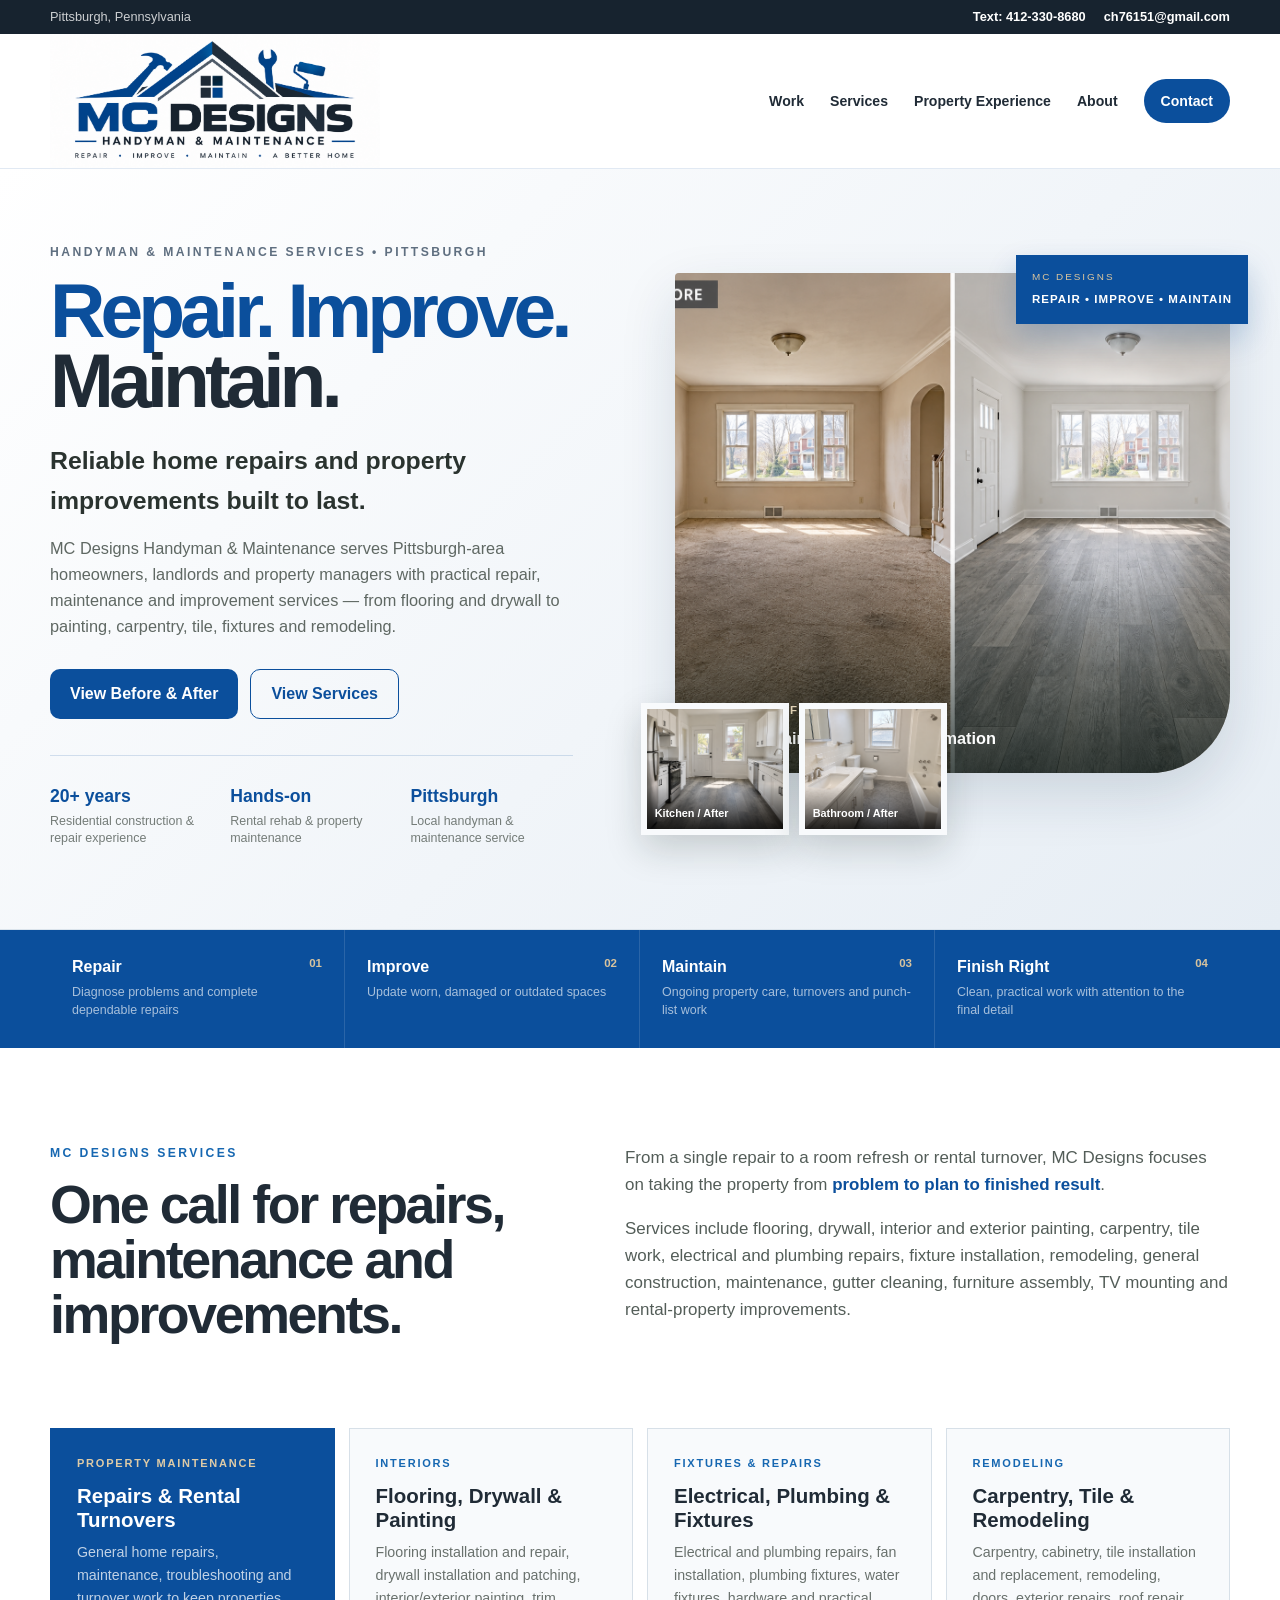
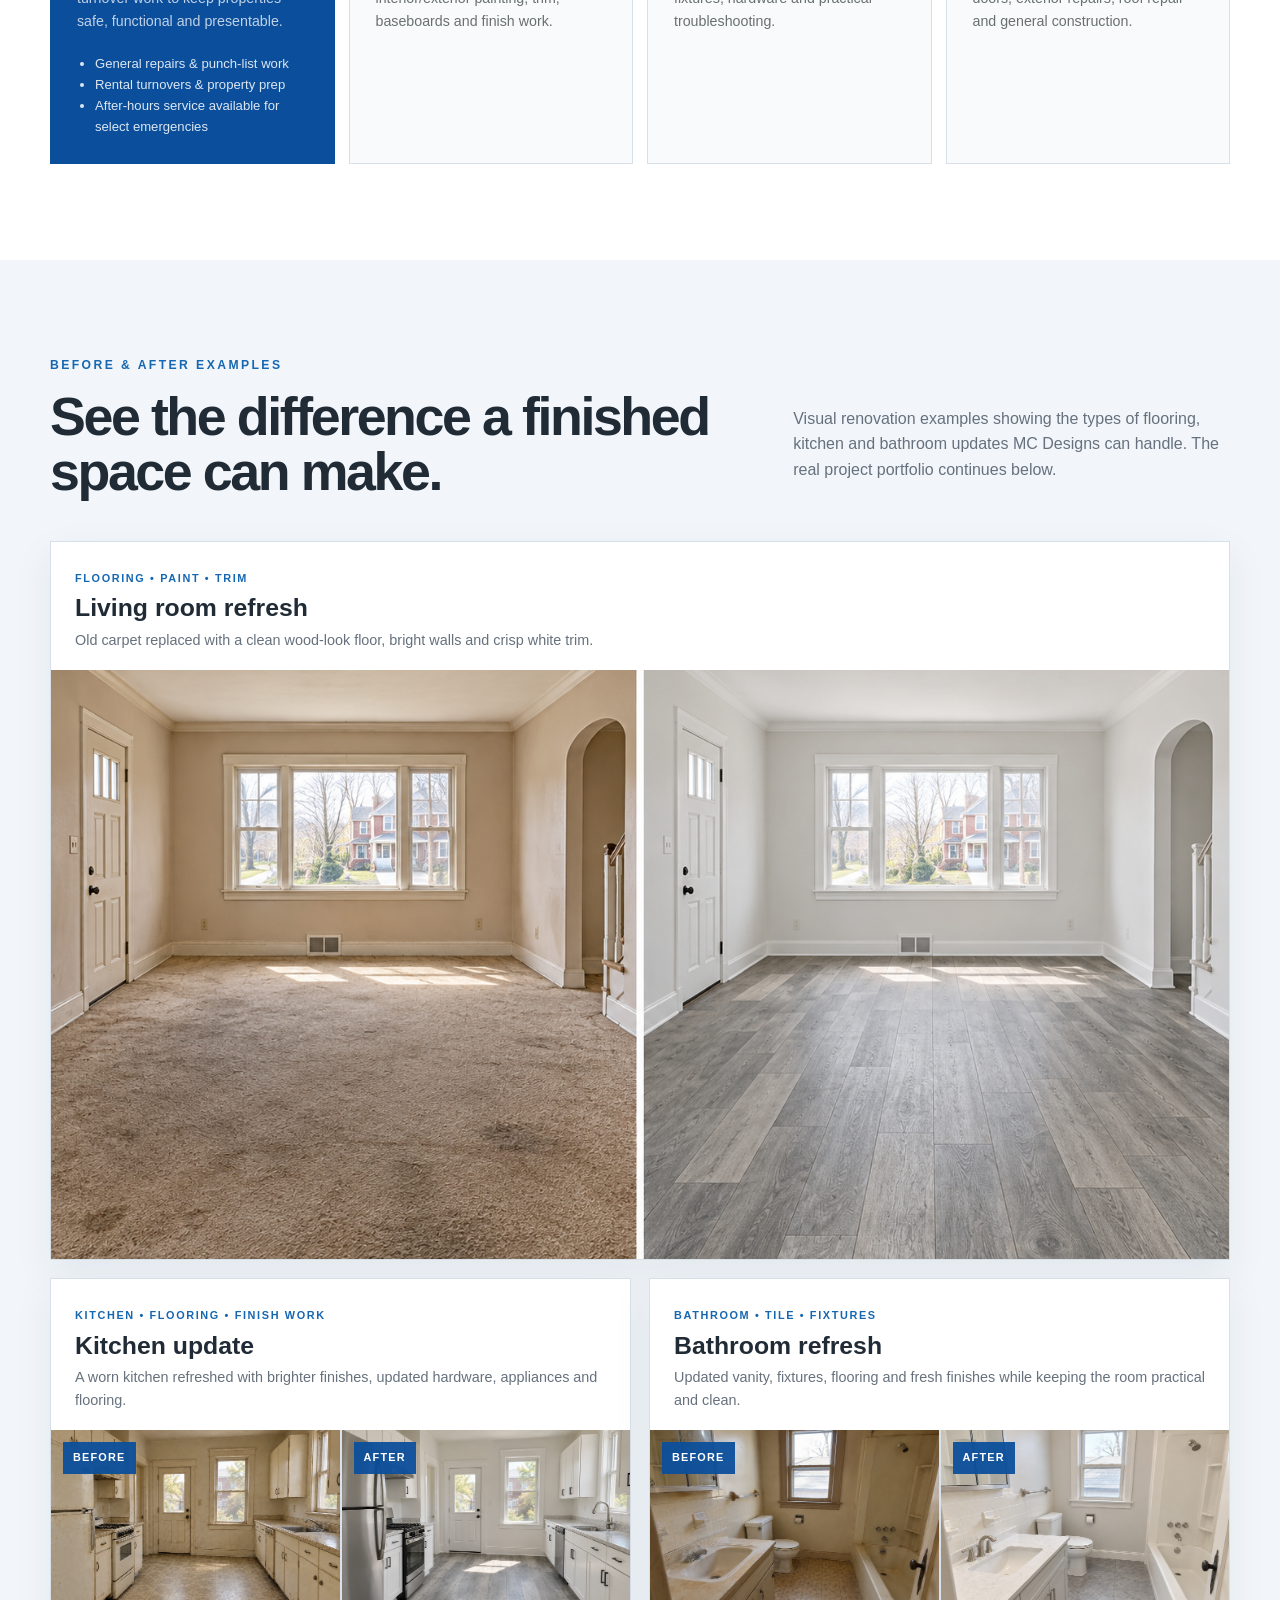
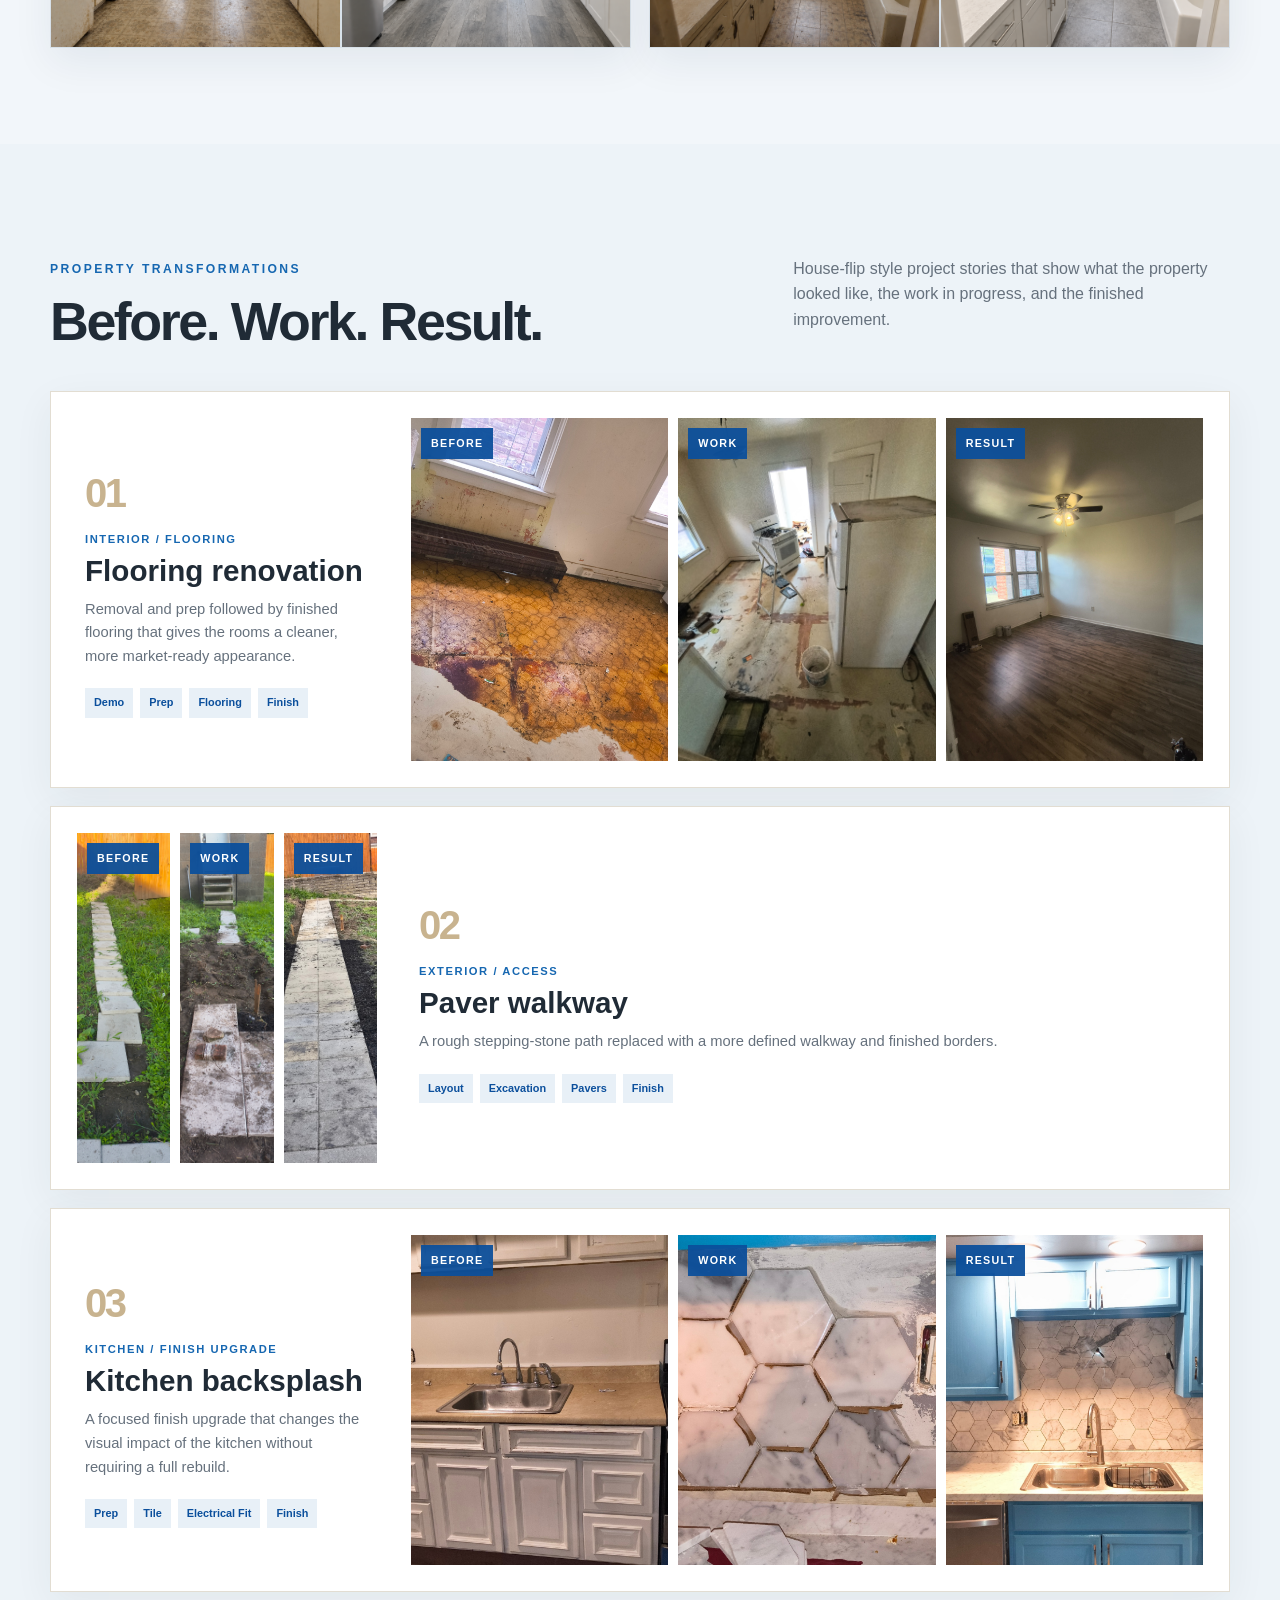
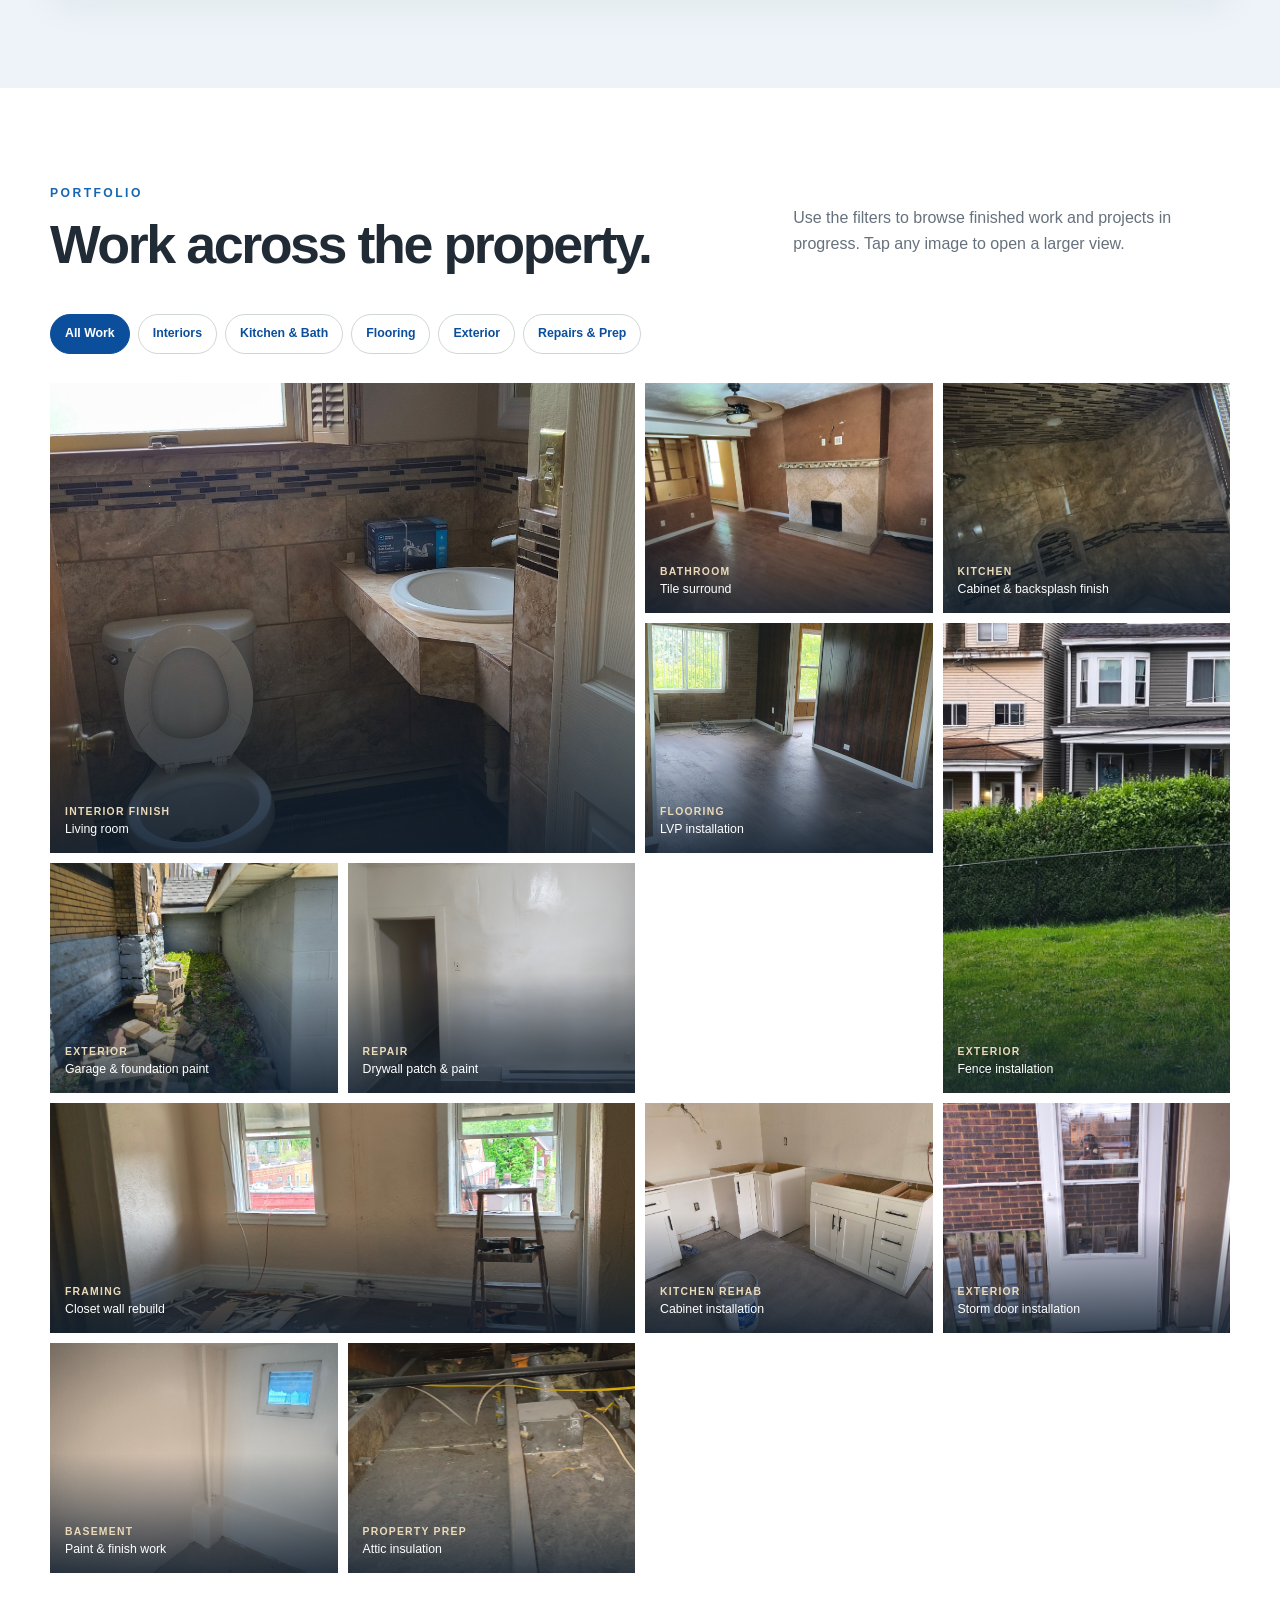
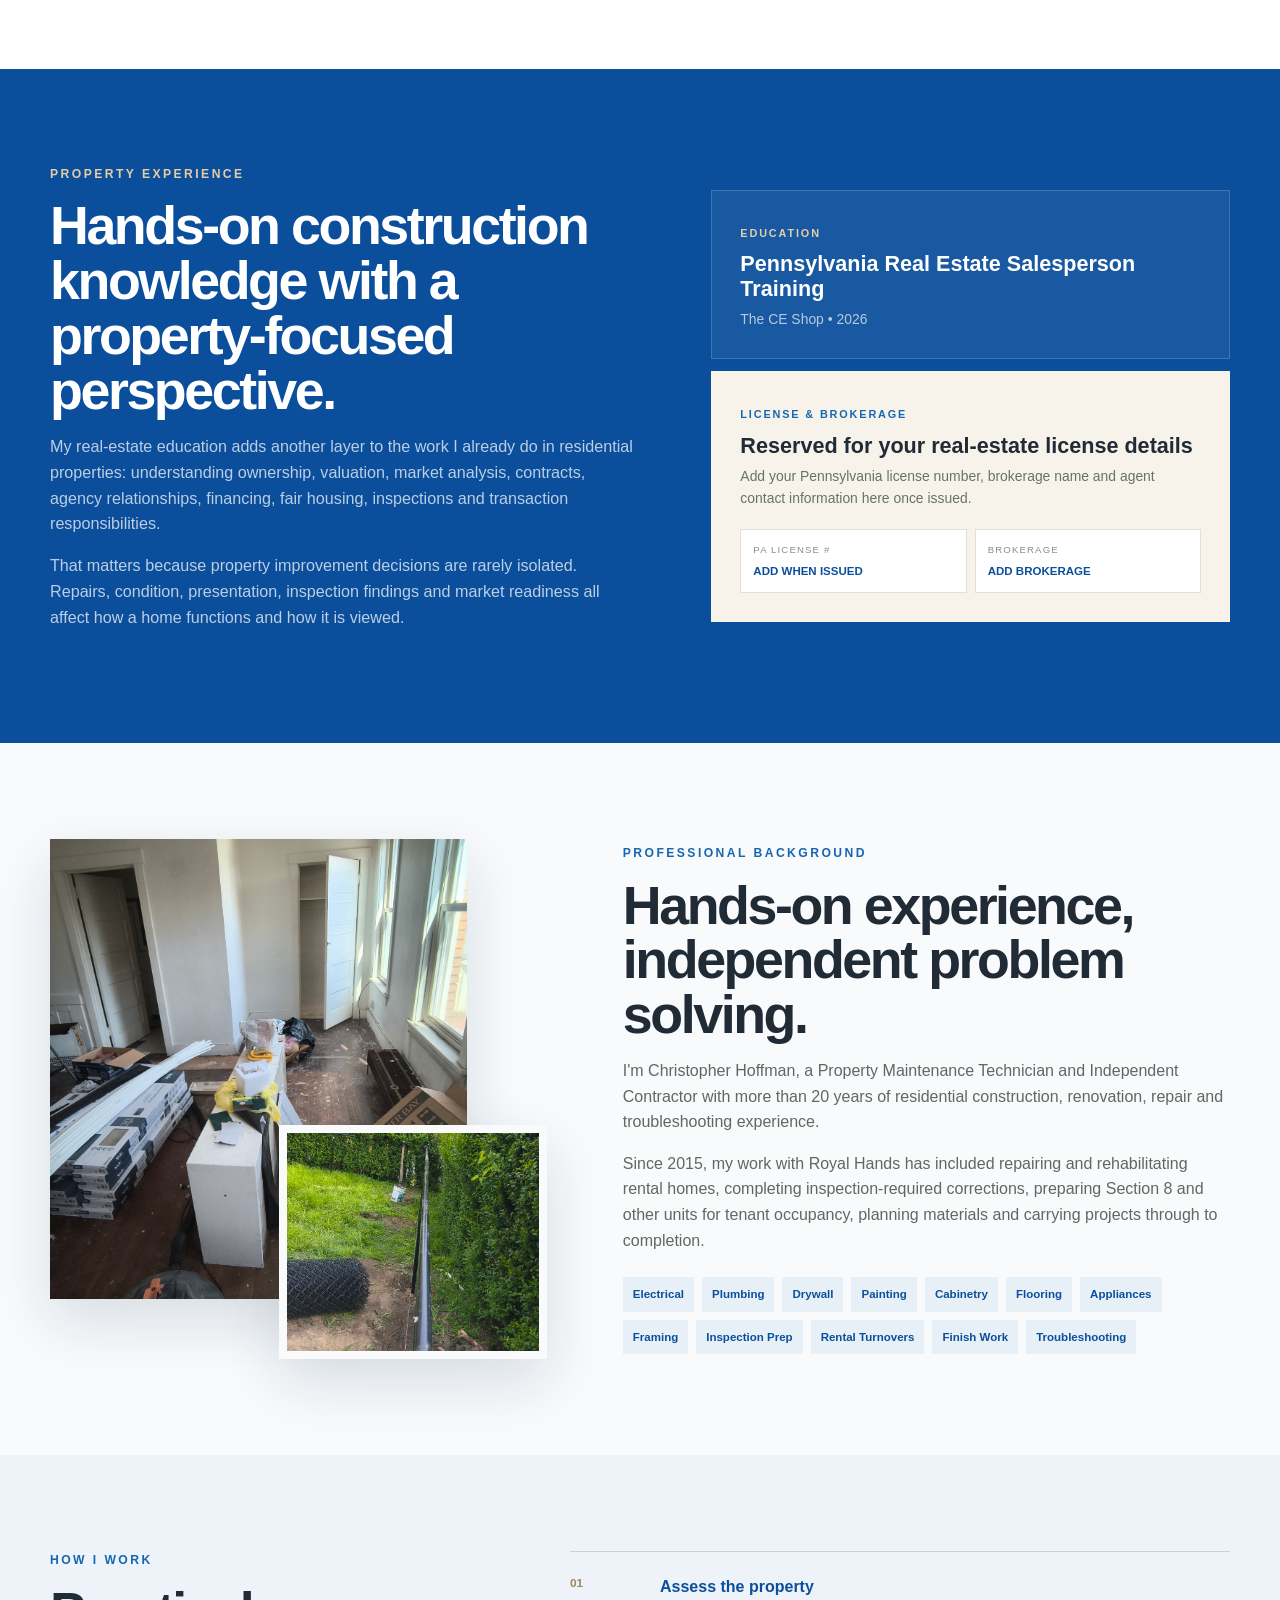
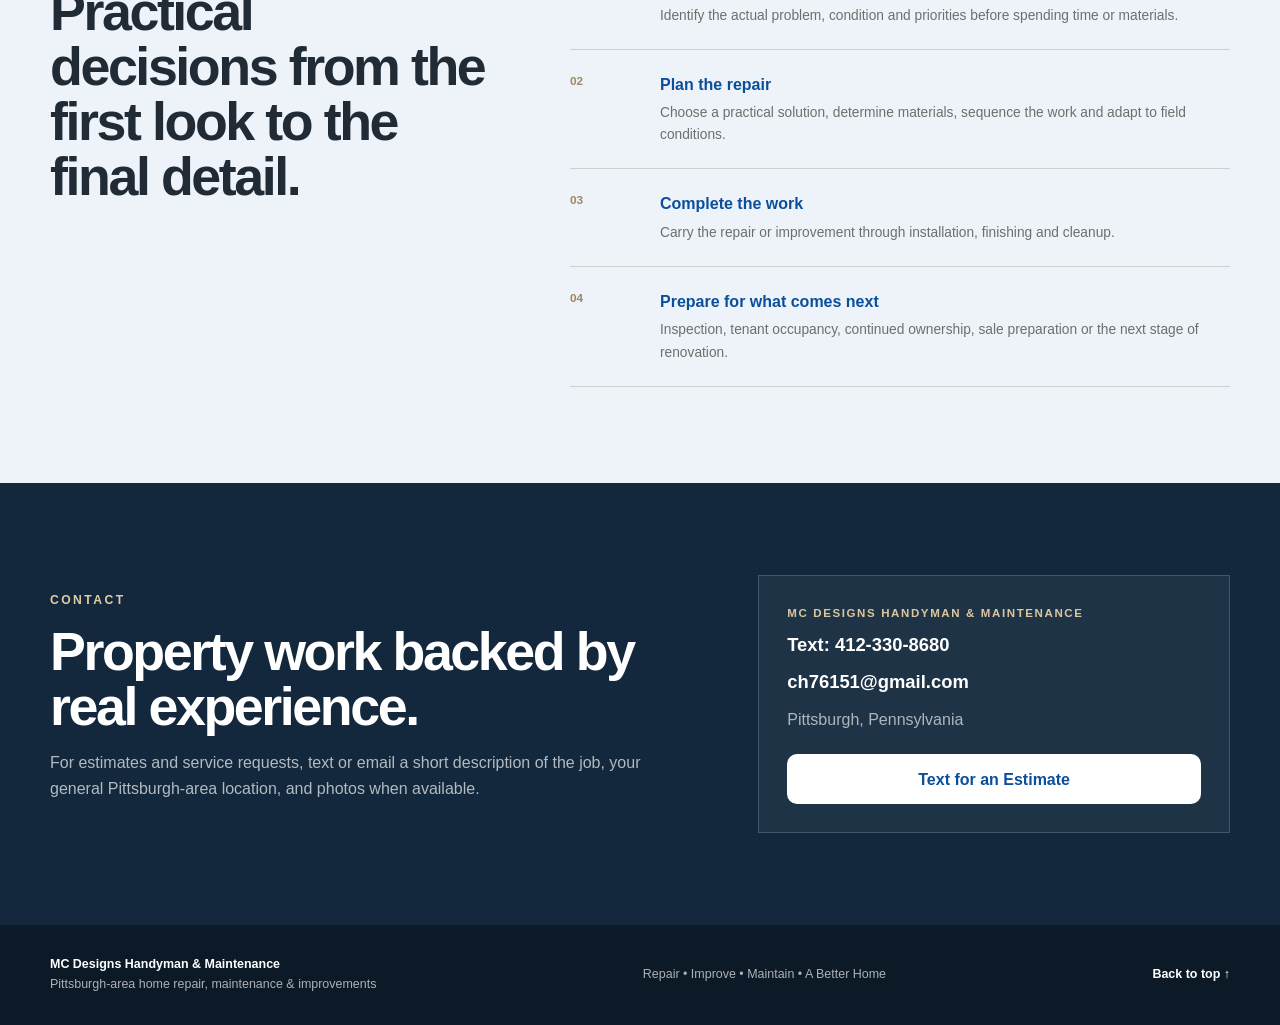
==== commit b6f04891: "Add files via upload" ====
--- a/index.html
+++ b/index.html
@@ -207,16 +207,16 @@
             <div class="case-tags"><span>Demo</span><span>Prep</span><span>Flooring</span><span>Finish</span></div>
           </div>
           <div class="story-grid">
-            <button class="story-photo" data-src="Images/HomeImprovmentSite_Images/01_Flooring_Renovation/Before_Demo/01_kitchen_floor_before.jpg" data-title="Flooring Renovation — Before">
-              <img src="Images/HomeImprovmentSite_Images/01_Flooring_Renovation/Before_Demo/01_kitchen_floor_before.jpg" alt="Kitchen flooring before renovation" loading="lazy" />
+            <button class="story-photo" data-src="01_kitchen_floor_before.jpg" data-title="Flooring Renovation — Before">
+              <img src="01_kitchen_floor_before.jpg" alt="Kitchen flooring before renovation" loading="lazy" />
               <span>Before</span>
             </button>
-            <button class="story-photo" data-src="Images/HomeImprovmentSite_Images/01_Flooring_Renovation/Before_Demo/03_kitchen_floor_prep.jpg" data-title="Flooring Renovation — Prep">
-              <img src="Images/HomeImprovmentSite_Images/01_Flooring_Renovation/Before_Demo/03_kitchen_floor_prep.jpg" alt="Flooring preparation during renovation" loading="lazy" />
+            <button class="story-photo" data-src="03_kitchen_floor_prep.jpg" data-title="Flooring Renovation — Prep">
+              <img src="03_kitchen_floor_prep.jpg" alt="Flooring preparation during renovation" loading="lazy" />
               <span>Work</span>
             </button>
-            <button class="story-photo" data-src="Images/HomeImprovmentSite_Images/01_Flooring_Renovation/After_Finished/02_living_room_floor_finished.jpg" data-title="Flooring Renovation — Finished">
-              <img src="Images/HomeImprovmentSite_Images/01_Flooring_Renovation/After_Finished/02_living_room_floor_finished.jpg" alt="Finished flooring renovation" loading="lazy" />
+            <button class="story-photo" data-src="02_living_room_floor_finished.jpg" data-title="Flooring Renovation — Finished">
+              <img src="02_living_room_floor_finished.jpg" alt="Finished flooring renovation" loading="lazy" />
               <span>Result</span>
             </button>
           </div>
@@ -231,16 +231,16 @@
             <div class="case-tags"><span>Layout</span><span>Excavation</span><span>Pavers</span><span>Finish</span></div>
           </div>
           <div class="story-grid">
-            <button class="story-photo" data-src="Images/HomeImprovmentSite_Images/06_Paver_Walkway/Before/01_old_stepping_stone_path_before.jpg" data-title="Paver Walkway — Before">
-              <img src="Images/HomeImprovmentSite_Images/06_Paver_Walkway/Before/01_old_stepping_stone_path_before.jpg" alt="Stepping stone path before paver walkway work" loading="lazy" />
+            <button class="story-photo" data-src="01_old_stepping_stone_path_before.jpg" data-title="Paver Walkway — Before">
+              <img src="01_old_stepping_stone_path_before.jpg" alt="Stepping stone path before paver walkway work" loading="lazy" />
               <span>Before</span>
             </button>
-            <button class="story-photo" data-src="Images/HomeImprovmentSite_Images/06_Paver_Walkway/During/01_walkway_excavation_layout.jpg" data-title="Paver Walkway — Work">
-              <img src="Images/HomeImprovmentSite_Images/06_Paver_Walkway/During/01_walkway_excavation_layout.jpg" alt="Walkway excavation and layout" loading="lazy" />
+            <button class="story-photo" data-src="01_walkway_excavation_layout.jpg" data-title="Paver Walkway — Work">
+              <img src="01_walkway_excavation_layout.jpg" alt="Walkway excavation and layout" loading="lazy" />
               <span>Work</span>
             </button>
-            <button class="story-photo" data-src="Images/HomeImprovmentSite_Images/06_Paver_Walkway/After/01_paver_walkway_completed.jpg" data-title="Paver Walkway — Finished">
-              <img src="Images/HomeImprovmentSite_Images/06_Paver_Walkway/After/01_paver_walkway_completed.jpg" alt="Completed paver walkway" loading="lazy" />
+            <button class="story-photo" data-src="01_paver_walkway_completed.jpg" data-title="Paver Walkway — Finished">
+              <img src="01_paver_walkway_completed.jpg" alt="Completed paver walkway" loading="lazy" />
               <span>Result</span>
             </button>
           </div>
@@ -255,16 +255,16 @@
             <div class="case-tags"><span>Prep</span><span>Tile</span><span>Electrical Fit</span><span>Finish</span></div>
           </div>
           <div class="story-grid">
-            <button class="story-photo" data-src="Images/HomeImprovmentSite_Images/10_Kitchen_Backsplash_Upgrade/Before/01_kitchen_sink_wall_before.jpg" data-title="Kitchen Backsplash — Before">
-              <img src="Images/HomeImprovmentSite_Images/10_Kitchen_Backsplash_Upgrade/Before/01_kitchen_sink_wall_before.jpg" alt="Kitchen sink wall before backsplash" loading="lazy" />
+            <button class="story-photo" data-src="01_kitchen_sink_wall_before.jpg" data-title="Kitchen Backsplash — Before">
+              <img src="01_kitchen_sink_wall_before.jpg" alt="Kitchen sink wall before backsplash" loading="lazy" />
               <span>Before</span>
             </button>
-            <button class="story-photo" data-src="Images/HomeImprovmentSite_Images/10_Kitchen_Backsplash_Upgrade/During/01_hex_tile_backsplash_installation.jpg" data-title="Kitchen Backsplash — Installation">
-              <img src="Images/HomeImprovmentSite_Images/10_Kitchen_Backsplash_Upgrade/During/01_hex_tile_backsplash_installation.jpg" alt="Hex tile backsplash installation in progress" loading="lazy" />
+            <button class="story-photo" data-src="01_hex_tile_backsplash_installation.jpg" data-title="Kitchen Backsplash — Installation">
+              <img src="01_hex_tile_backsplash_installation.jpg" alt="Hex tile backsplash installation in progress" loading="lazy" />
               <span>Work</span>
             </button>
-            <button class="story-photo" data-src="Images/HomeImprovmentSite_Images/10_Kitchen_Backsplash_Upgrade/After/01_kitchen_backsplash_finished_full_view.jpg" data-title="Kitchen Backsplash — Finished">
-              <img src="Images/HomeImprovmentSite_Images/10_Kitchen_Backsplash_Upgrade/After/01_kitchen_backsplash_finished_full_view.jpg" alt="Finished kitchen backsplash" loading="lazy" />
+            <button class="story-photo" data-src="01_kitchen_backsplash_finished_full_view.jpg" data-title="Kitchen Backsplash — Finished">
+              <img src="01_kitchen_backsplash_finished_full_view.jpg" alt="Finished kitchen backsplash" loading="lazy" />
               <span>Result</span>
             </button>
           </div>
@@ -292,41 +292,41 @@
         </div>
 
         <div class="gallery-grid" id="project-gallery">
-          <button class="gallery-item gallery-large" data-category="interior" data-title="Finished Living Room" data-src="Images/HomeImprovmentSite_Images/13_Interior_Remodel_Showcase/Living_Room/02_living_room_fireplace_finished.jpg">
-            <img src="Images/HomeImprovmentSite_Images/13_Interior_Remodel_Showcase/Living_Room/02_living_room_fireplace_finished.jpg" alt="Finished living room with fireplace" loading="lazy" /><span><b>Interior Finish</b>Living room</span>
-          </button>
-          <button class="gallery-item" data-category="kitchen-bath" data-title="Finished Tub Surround" data-src="Images/HomeImprovmentSite_Images/13_Interior_Remodel_Showcase/Bathroom/02_tub_surround_tile_finished.jpg">
-            <img src="Images/HomeImprovmentSite_Images/13_Interior_Remodel_Showcase/Bathroom/02_tub_surround_tile_finished.jpg" alt="Finished tiled tub surround" loading="lazy" /><span><b>Bathroom</b>Tile surround</span>
-          </button>
-          <button class="gallery-item" data-category="kitchen-bath" data-title="Finished Kitchen" data-src="Images/HomeImprovmentSite_Images/13_Interior_Remodel_Showcase/Kitchen/01_kitchen_cabinets_backsplash_finished.jpg">
-            <img src="Images/HomeImprovmentSite_Images/13_Interior_Remodel_Showcase/Kitchen/01_kitchen_cabinets_backsplash_finished.jpg" alt="Finished kitchen cabinetry and backsplash" loading="lazy" /><span><b>Kitchen</b>Cabinet & backsplash finish</span>
-          </button>
-          <button class="gallery-item" data-category="flooring interior" data-title="LVP Flooring" data-src="Images/HomeImprovmentSite_Images/16_LVP_Flooring_Installation/After_Finished/07_lvp_floor_large_room_finished.jpg">
-            <img src="Images/HomeImprovmentSite_Images/16_LVP_Flooring_Installation/After_Finished/07_lvp_floor_large_room_finished.jpg" alt="Finished LVP flooring in large room" loading="lazy" /><span><b>Flooring</b>LVP installation</span>
-          </button>
-          <button class="gallery-item gallery-tall" data-category="exterior" data-title="Chain-Link Fence" data-src="Images/HomeImprovmentSite_Images/15_Chain_Link_Fence_Installation/After/05_backyard_fence_finished_wide_view.jpg">
-            <img src="Images/HomeImprovmentSite_Images/15_Chain_Link_Fence_Installation/After/05_backyard_fence_finished_wide_view.jpg" alt="Finished black chain-link backyard fence" loading="lazy" /><span><b>Exterior</b>Fence installation</span>
-          </button>
-          <button class="gallery-item" data-category="exterior" data-title="Exterior Painting" data-src="Images/HomeImprovmentSite_Images/12_Exterior_Foundation_Garage_Painting/After/04_garage_front_painted.jpg">
-            <img src="Images/HomeImprovmentSite_Images/12_Exterior_Foundation_Garage_Painting/After/04_garage_front_painted.jpg" alt="Garage exterior after painting" loading="lazy" /><span><b>Exterior</b>Garage & foundation paint</span>
-          </button>
-          <button class="gallery-item" data-category="repair interior" data-title="Drywall Repair" data-src="Images/HomeImprovmentSite_Images/17_Drywall_Trim_Repairs/After/01_large_wall_patch_painted.jpg">
-            <img src="Images/HomeImprovmentSite_Images/17_Drywall_Trim_Repairs/After/01_large_wall_patch_painted.jpg" alt="Large wall patch after finishing and paint" loading="lazy" /><span><b>Repair</b>Drywall patch & paint</span>
-          </button>
-          <button class="gallery-item gallery-wide" data-category="repair interior" data-title="Closet Wall Rebuild" data-src="Images/HomeImprovmentSite_Images/18_Closet_Wall_Rebuild/During/04_room_wide_framing_progress.jpg">
-            <img src="Images/HomeImprovmentSite_Images/18_Closet_Wall_Rebuild/During/04_room_wide_framing_progress.jpg" alt="Stud wall framing during closet rebuild" loading="lazy" /><span><b>Framing</b>Closet wall rebuild</span>
-          </button>
-          <button class="gallery-item" data-category="kitchen-bath repair" data-title="Kitchen Remodel Work" data-src="Images/HomeImprovmentSite_Images/19_Kitchen_Remodel_Work/During/02_base_cabinets_installation.jpg">
-            <img src="Images/HomeImprovmentSite_Images/19_Kitchen_Remodel_Work/During/02_base_cabinets_installation.jpg" alt="Base cabinets being installed during kitchen remodel" loading="lazy" /><span><b>Kitchen Rehab</b>Cabinet installation</span>
-          </button>
-          <button class="gallery-item" data-category="exterior" data-title="Storm Door Installation" data-src="Images/HomeImprovmentSite_Images/20_Storm_Door_Installation/After/01_storm_door_exterior_view.jpg">
-            <img src="Images/HomeImprovmentSite_Images/20_Storm_Door_Installation/After/01_storm_door_exterior_view.jpg" alt="Finished storm door installation" loading="lazy" /><span><b>Exterior</b>Storm door installation</span>
-          </button>
-          <button class="gallery-item" data-category="repair interior" data-title="Basement Finishing" data-src="Images/HomeImprovmentSite_Images/08_Basement_Painting_Finishing/After/01_basement_wall_painted_finished.jpg">
-            <img src="Images/HomeImprovmentSite_Images/08_Basement_Painting_Finishing/After/01_basement_wall_painted_finished.jpg" alt="Basement wall after painting and finishing" loading="lazy" /><span><b>Basement</b>Paint & finish work</span>
-          </button>
-          <button class="gallery-item" data-category="repair" data-title="Attic Insulation" data-src="Images/HomeImprovmentSite_Images/04_Attic_Insulation/01_attic_insulation_overview.jpg">
-            <img src="Images/HomeImprovmentSite_Images/04_Attic_Insulation/01_attic_insulation_overview.jpg" alt="Attic insulation work overview" loading="lazy" /><span><b>Property Prep</b>Attic insulation</span>
+          <button class="gallery-item gallery-large" data-category="interior" data-title="Finished Living Room" data-src="02_living_room_fireplace_finished.jpg">
+            <img src="02_living_room_fireplace_finished.jpg" alt="Finished living room with fireplace" loading="lazy" /><span><b>Interior Finish</b>Living room</span>
+          </button>
+          <button class="gallery-item" data-category="kitchen-bath" data-title="Finished Tub Surround" data-src="02_tub_surround_tile_finished.jpg">
+            <img src="02_tub_surround_tile_finished.jpg" alt="Finished tiled tub surround" loading="lazy" /><span><b>Bathroom</b>Tile surround</span>
+          </button>
+          <button class="gallery-item" data-category="kitchen-bath" data-title="Finished Kitchen" data-src="01_kitchen_cabinets_backsplash_finished.jpg">
+            <img src="01_kitchen_cabinets_backsplash_finished.jpg" alt="Finished kitchen cabinetry and backsplash" loading="lazy" /><span><b>Kitchen</b>Cabinet & backsplash finish</span>
+          </button>
+          <button class="gallery-item" data-category="flooring interior" data-title="LVP Flooring" data-src="07_lvp_floor_large_room_finished.jpg">
+            <img src="07_lvp_floor_large_room_finished.jpg" alt="Finished LVP flooring in large room" loading="lazy" /><span><b>Flooring</b>LVP installation</span>
+          </button>
+          <button class="gallery-item gallery-tall" data-category="exterior" data-title="Chain-Link Fence" data-src="05_backyard_fence_finished_wide_view.jpg">
+            <img src="05_backyard_fence_finished_wide_view.jpg" alt="Finished black chain-link backyard fence" loading="lazy" /><span><b>Exterior</b>Fence installation</span>
+          </button>
+          <button class="gallery-item" data-category="exterior" data-title="Exterior Painting" data-src="04_garage_front_painted.jpg">
+            <img src="04_garage_front_painted.jpg" alt="Garage exterior after painting" loading="lazy" /><span><b>Exterior</b>Garage & foundation paint</span>
+          </button>
+          <button class="gallery-item" data-category="repair interior" data-title="Drywall Repair" data-src="01_large_wall_patch_painted.jpg">
+            <img src="01_large_wall_patch_painted.jpg" alt="Large wall patch after finishing and paint" loading="lazy" /><span><b>Repair</b>Drywall patch & paint</span>
+          </button>
+          <button class="gallery-item gallery-wide" data-category="repair interior" data-title="Closet Wall Rebuild" data-src="04_room_wide_framing_progress.jpg">
+            <img src="04_room_wide_framing_progress.jpg" alt="Stud wall framing during closet rebuild" loading="lazy" /><span><b>Framing</b>Closet wall rebuild</span>
+          </button>
+          <button class="gallery-item" data-category="kitchen-bath repair" data-title="Kitchen Remodel Work" data-src="02_base_cabinets_installation.jpg">
+            <img src="02_base_cabinets_installation.jpg" alt="Base cabinets being installed during kitchen remodel" loading="lazy" /><span><b>Kitchen Rehab</b>Cabinet installation</span>
+          </button>
+          <button class="gallery-item" data-category="exterior" data-title="Storm Door Installation" data-src="01_storm_door_exterior_view.jpg">
+            <img src="01_storm_door_exterior_view.jpg" alt="Finished storm door installation" loading="lazy" /><span><b>Exterior</b>Storm door installation</span>
+          </button>
+          <button class="gallery-item" data-category="repair interior" data-title="Basement Finishing" data-src="01_basement_wall_painted_finished.jpg">
+            <img src="01_basement_wall_painted_finished.jpg" alt="Basement wall after painting and finishing" loading="lazy" /><span><b>Basement</b>Paint & finish work</span>
+          </button>
+          <button class="gallery-item" data-category="repair" data-title="Attic Insulation" data-src="01_attic_insulation_overview.jpg">
+            <img src="01_attic_insulation_overview.jpg" alt="Attic insulation work overview" loading="lazy" /><span><b>Property Prep</b>Attic insulation</span>
           </button>
         </div>
       </div>
@@ -363,14 +363,14 @@
     <section class="section about" id="about">
       <div class="container about-grid">
         <div class="about-photo-stack">
-          <figure class="about-photo about-photo-one"><img src="Images/HomeImprovmentSite_Images/03_Interior_Rehab_Work_In_Progress/02_room_rehab_work_area.jpg" alt="Interior rehabilitation work area" loading="lazy" /></figure>
-          <figure class="about-photo about-photo-two"><img src="Images/HomeImprovmentSite_Images/15_Chain_Link_Fence_Installation/During/05_top_rail_and_mesh_installation.jpg" alt="Fence installation in progress" loading="lazy" /></figure>
+          <figure class="about-photo about-photo-one"><img src="02_room_rehab_work_area.jpg" alt="Interior rehabilitation work area" loading="lazy" /></figure>
+          <figure class="about-photo about-photo-two"><img src="05_top_rail_and_mesh_installation.jpg" alt="Fence installation in progress" loading="lazy" /></figure>
         </div>
         <div class="about-copy">
           <p class="eyebrow dark">Professional background</p>
           <h2>Hands-on experience, independent problem solving.</h2>
           <p>I'm Christopher Hoffman, a Property Maintenance Technician and Independent Contractor with more than 20 years of residential construction, renovation, repair and troubleshooting experience.</p>
-          <p>Since 2018, my work with Royal Hands has included repairing and rehabilitating rental homes, completing inspection-required corrections, preparing Section 8 and other units for tenant occupancy, planning materials and carrying projects through to completion.</p>
+          <p>Since 2015, my work with Royal Hands has included repairing and rehabilitating rental homes, completing inspection-required corrections, preparing Section 8 and other units for tenant occupancy, planning materials and carrying projects through to completion.</p>
           <div class="skill-cloud" aria-label="Construction and maintenance skills">
             <span>Electrical</span><span>Plumbing</span><span>Drywall</span><span>Painting</span><span>Cabinetry</span><span>Flooring</span><span>Appliances</span><span>Framing</span><span>Inspection Prep</span><span>Rental Turnovers</span><span>Finish Work</span><span>Troubleshooting</span>
           </div>
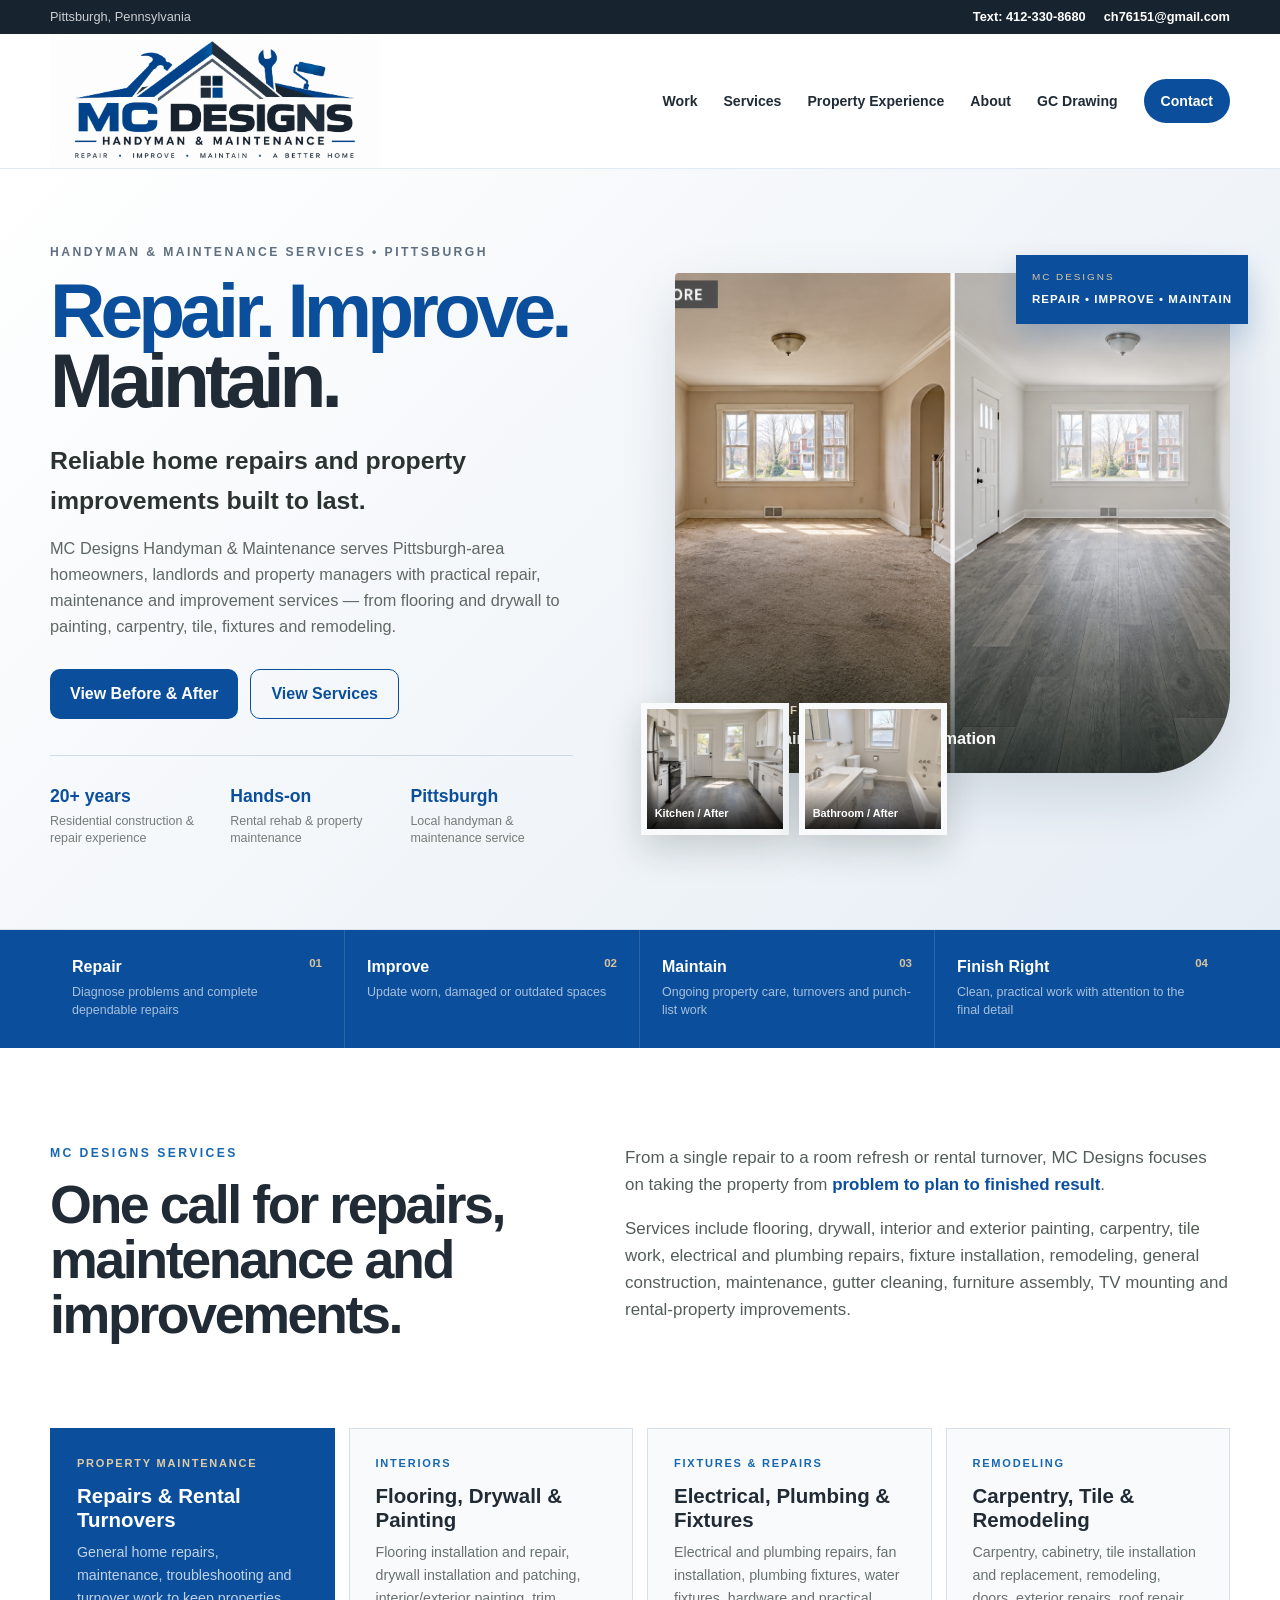
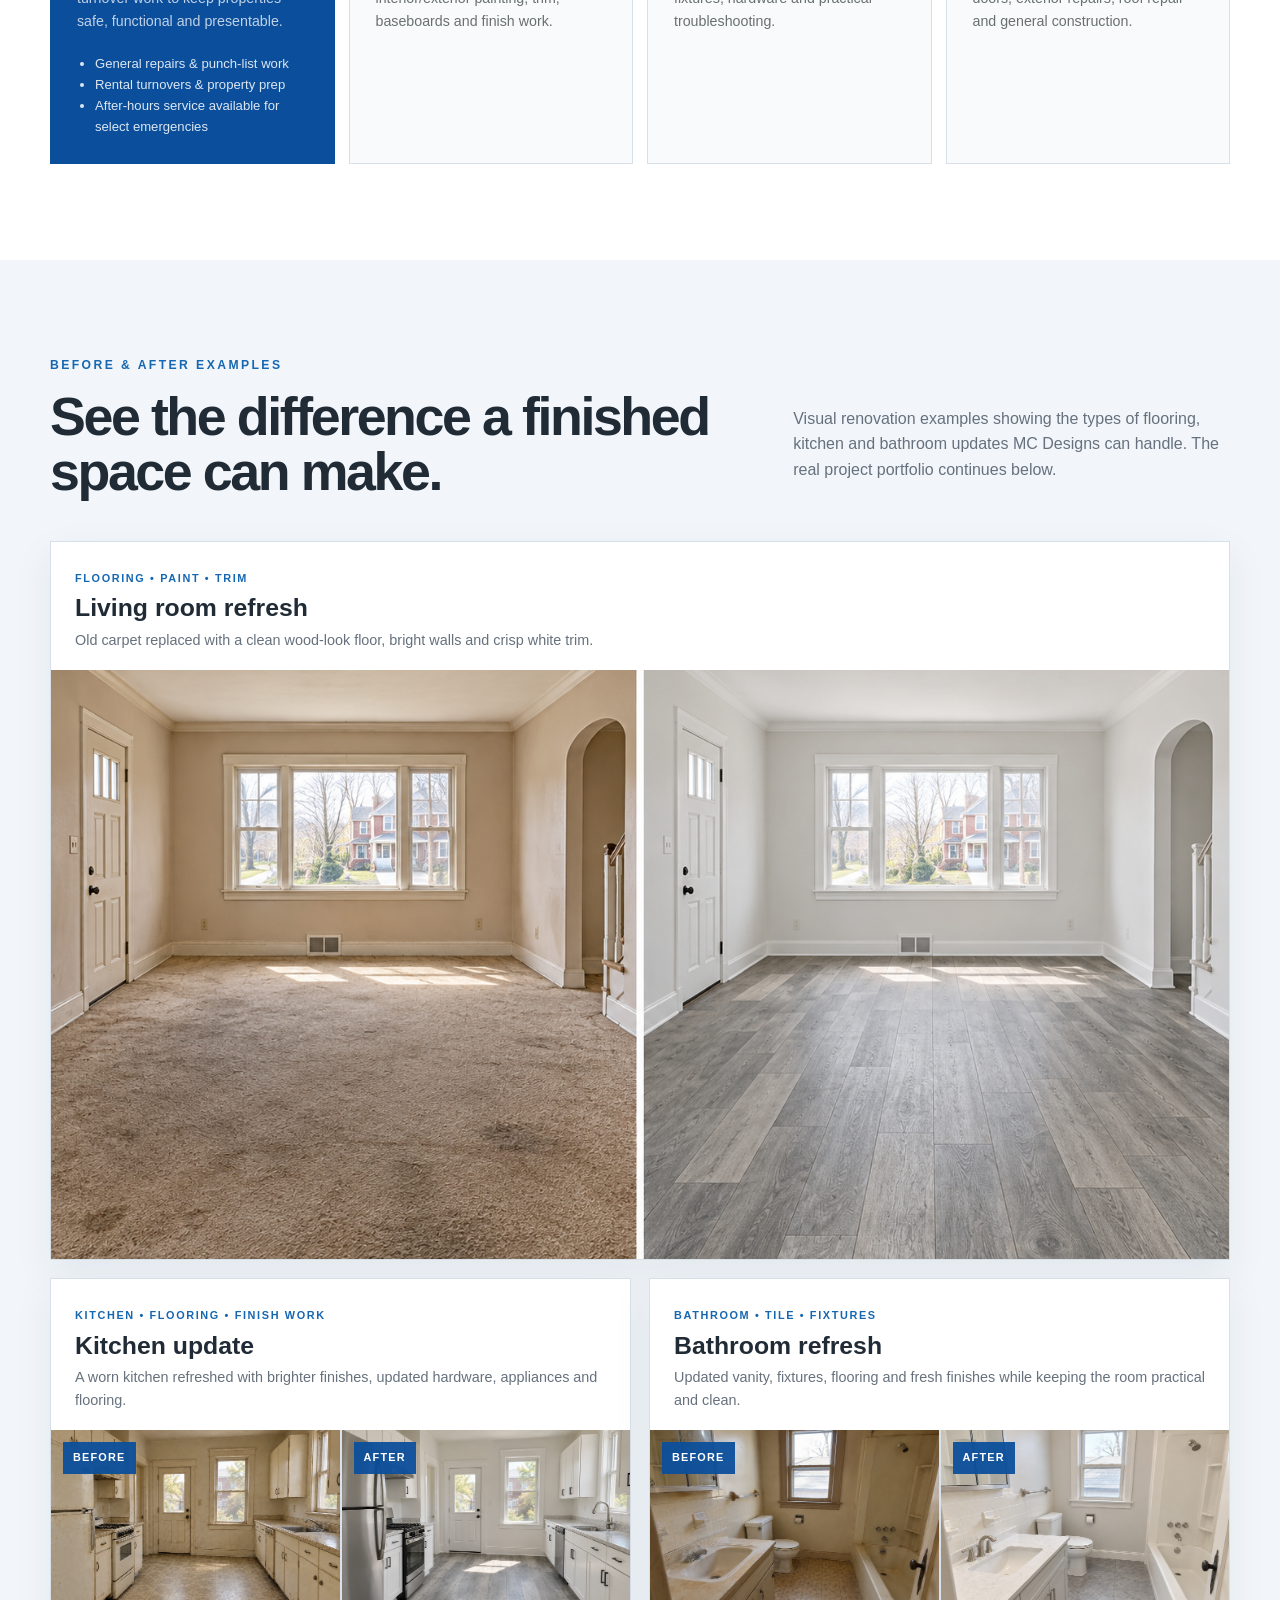
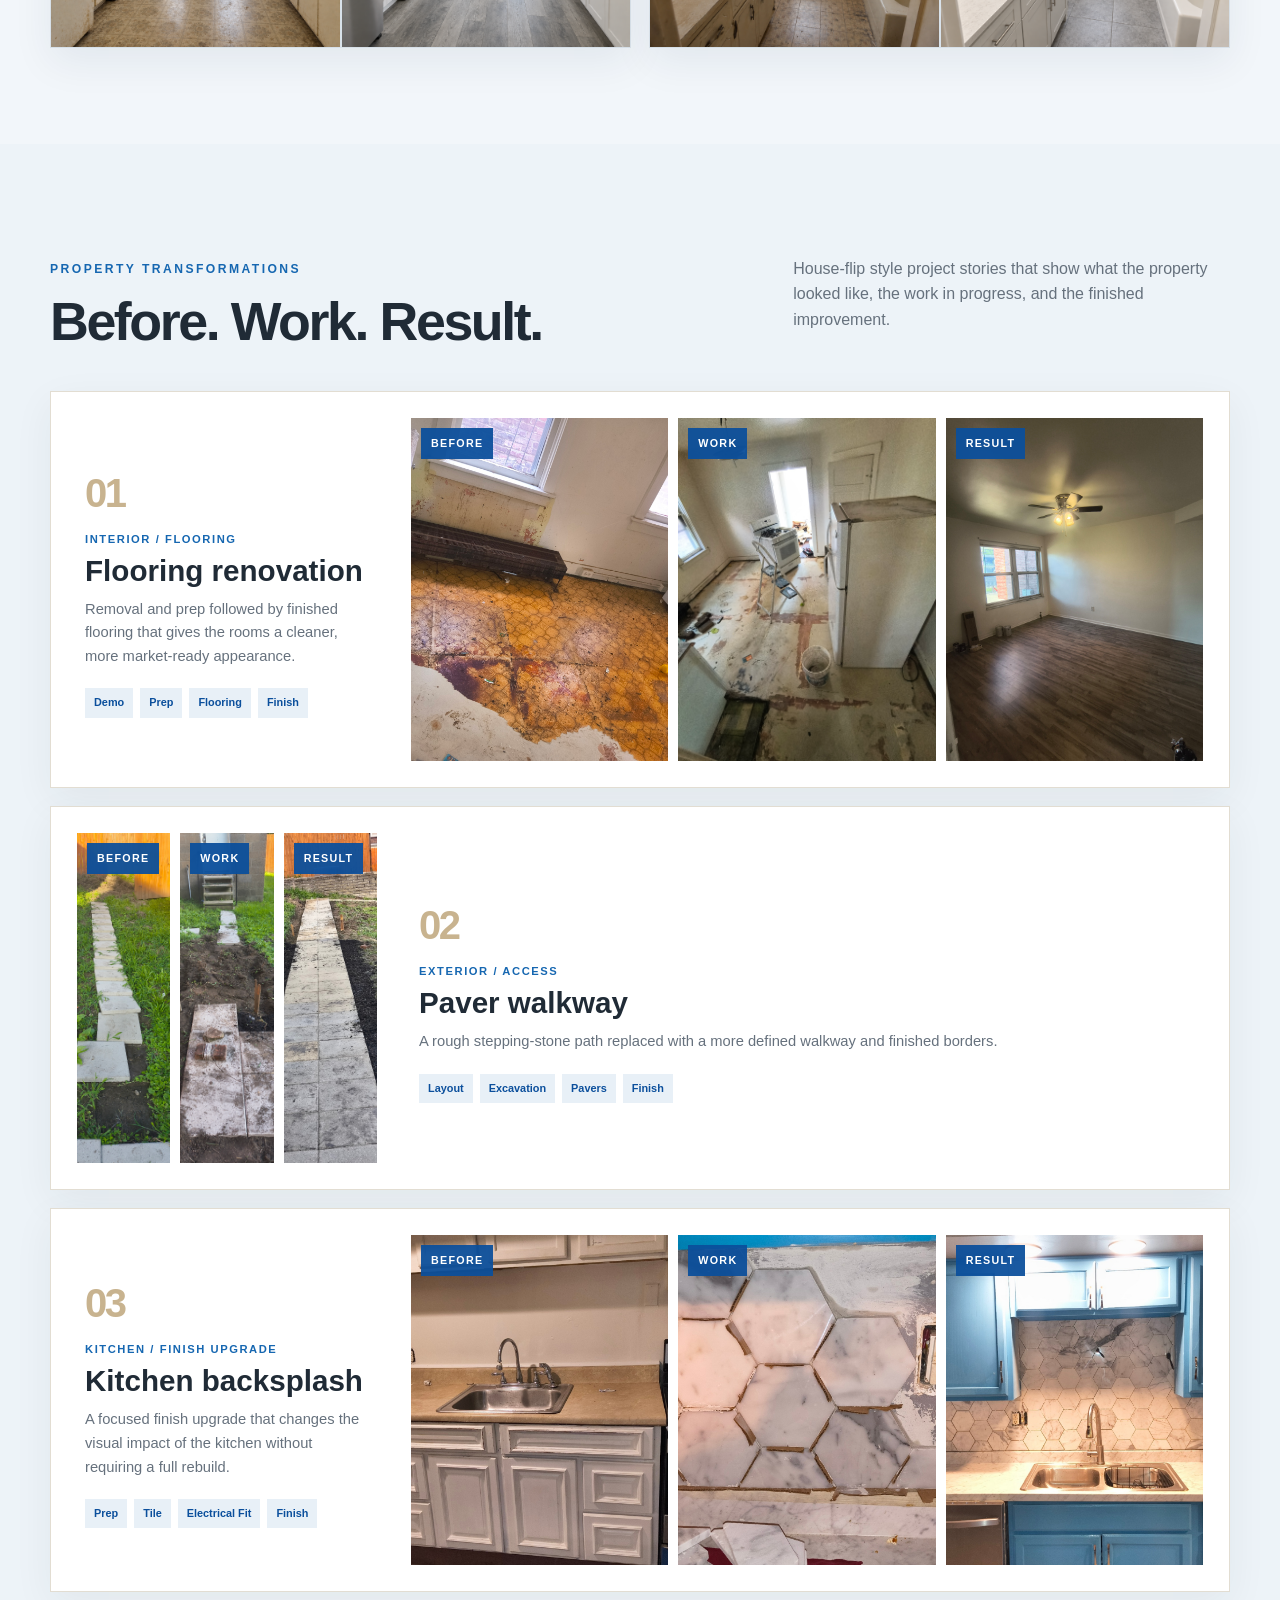
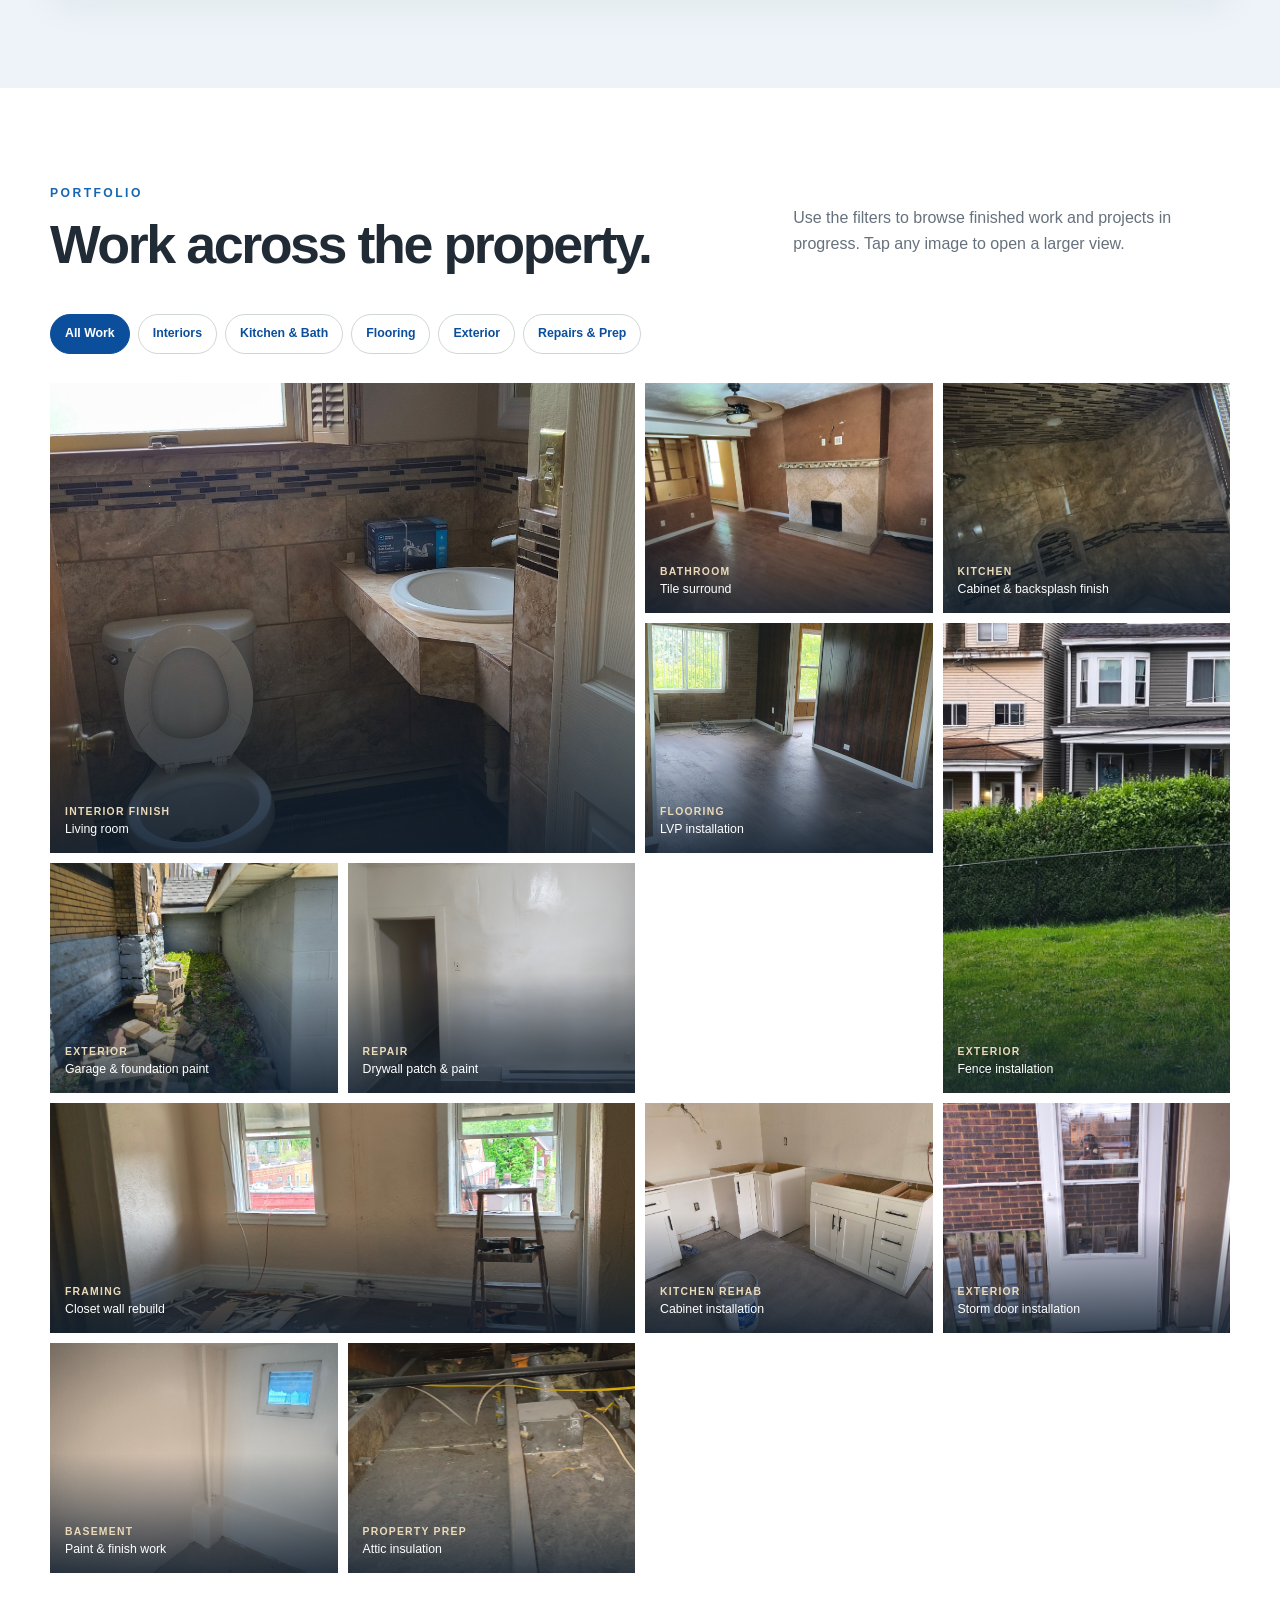
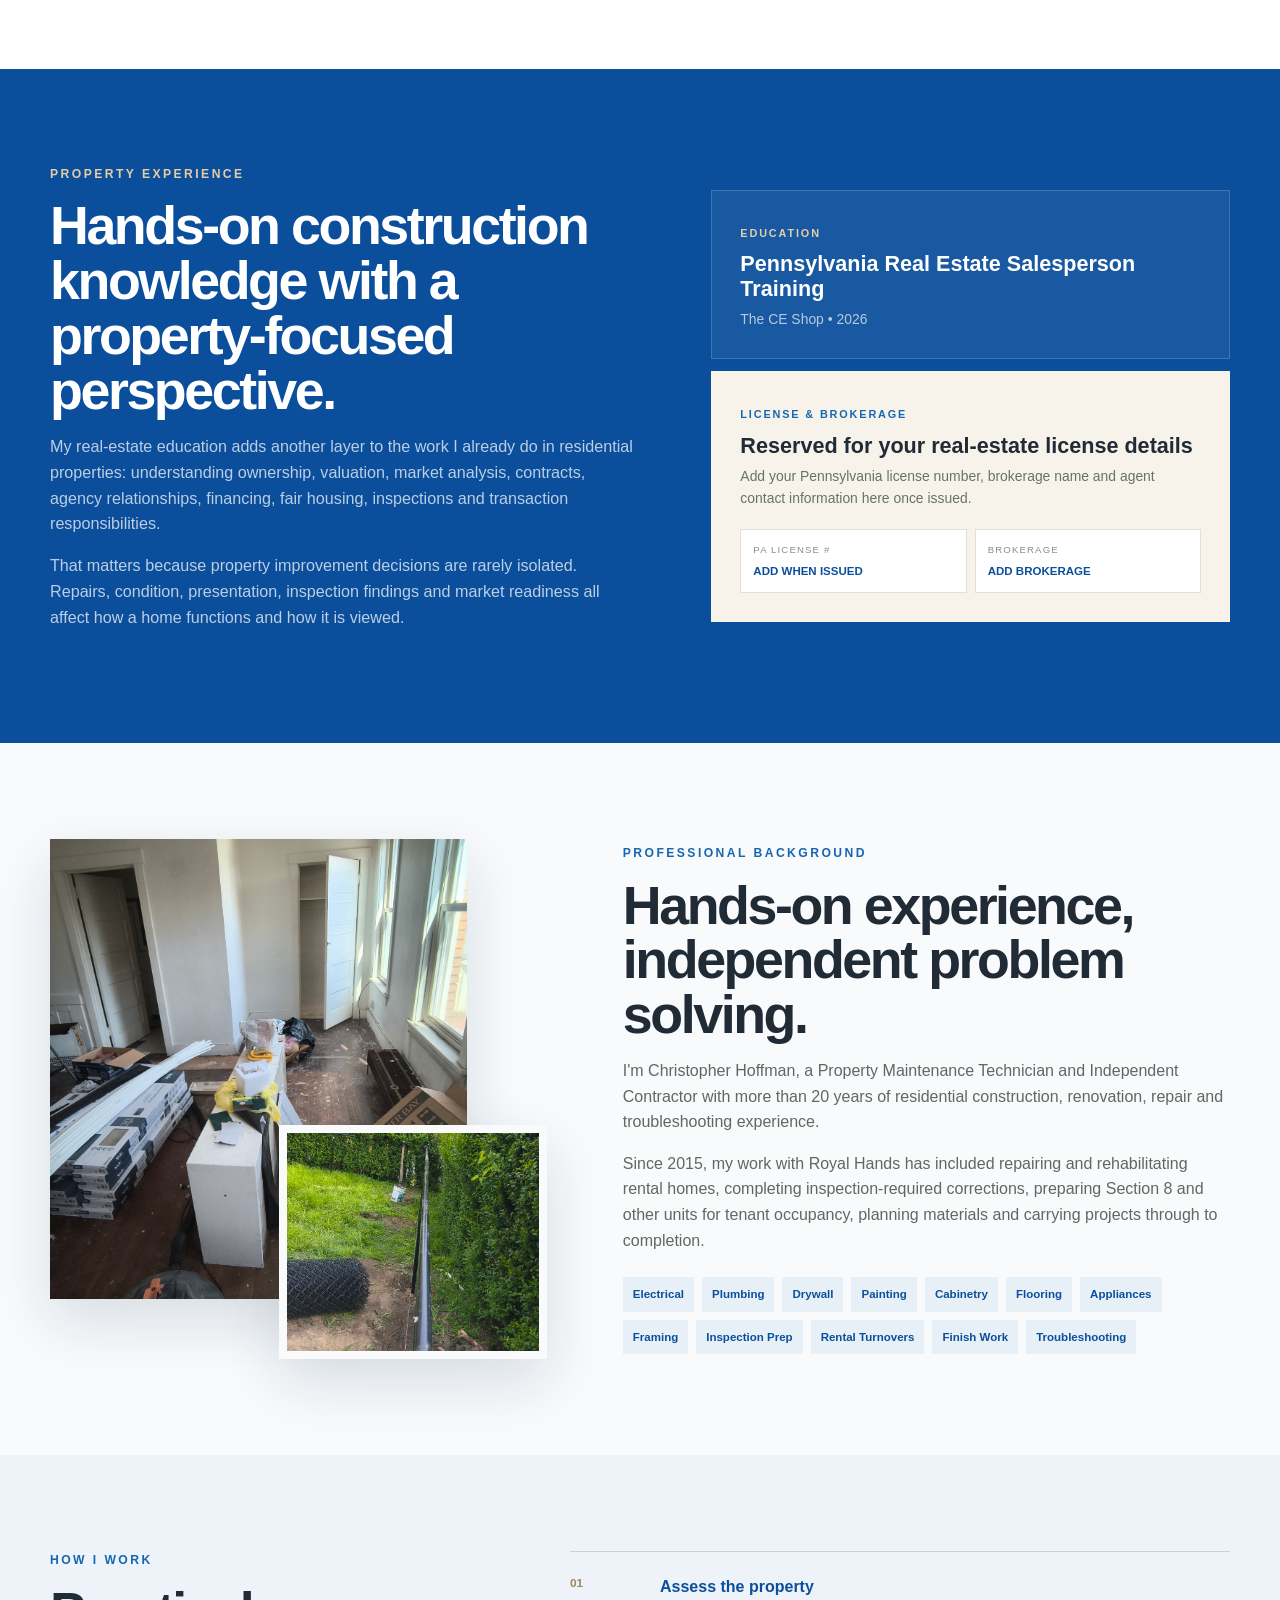
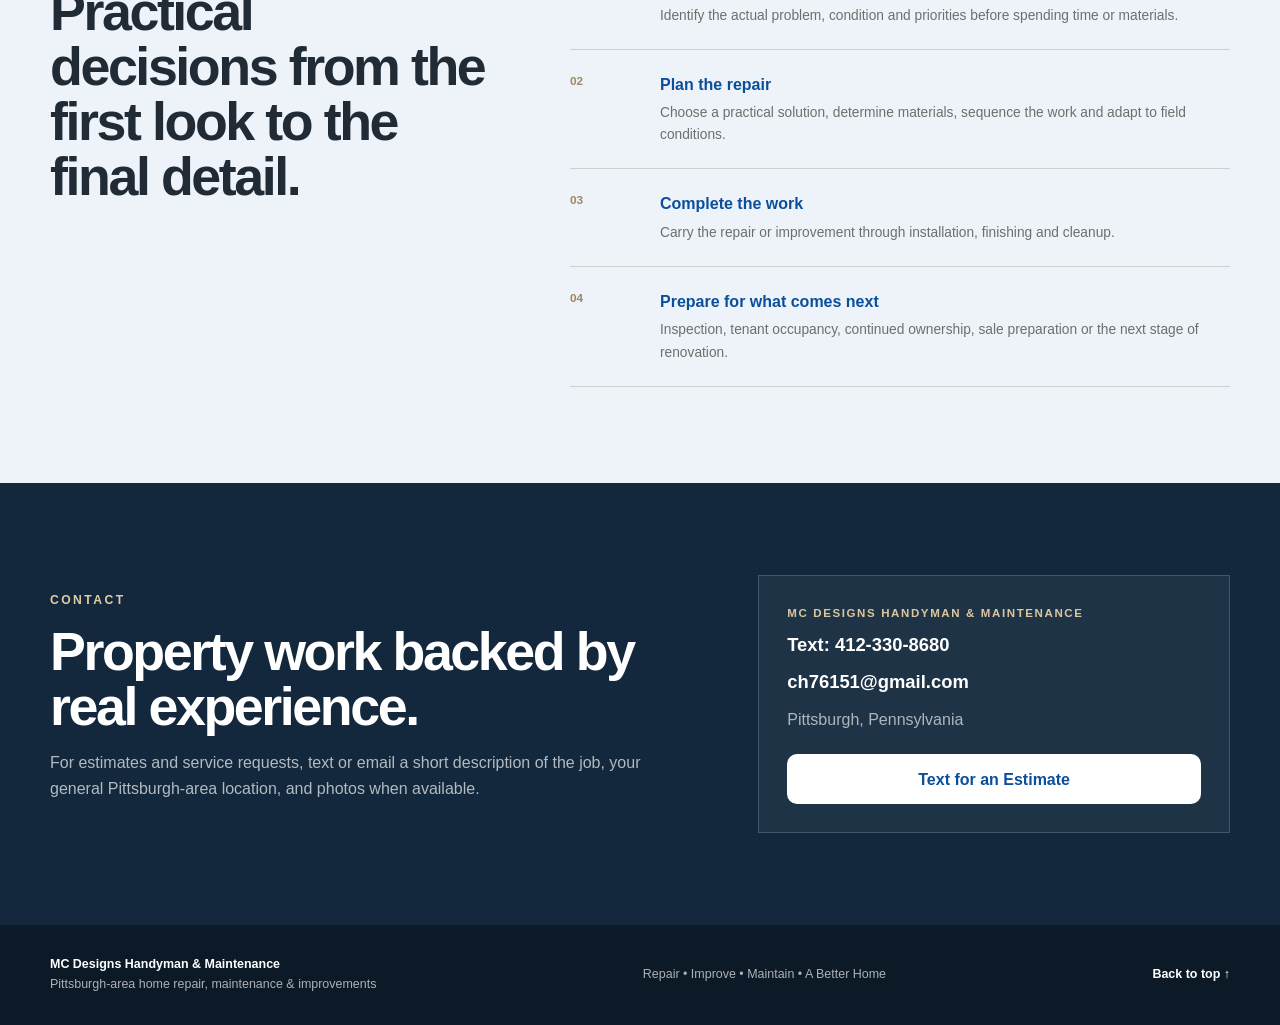
==== commit af4a1959: "Add GC Drawing link to main navigation" ====
--- a/index.html
+++ b/index.html
@@ -34,6 +34,7 @@
         <a href="#services">Services</a>
         <a href="#real-estate">Property Experience</a>
         <a href="#about">About</a>
+        <a href="gc-drawing.html">GC Drawing</a>
         <a class="nav-cta" href="#contact">Contact</a>
       </div>
     </nav>
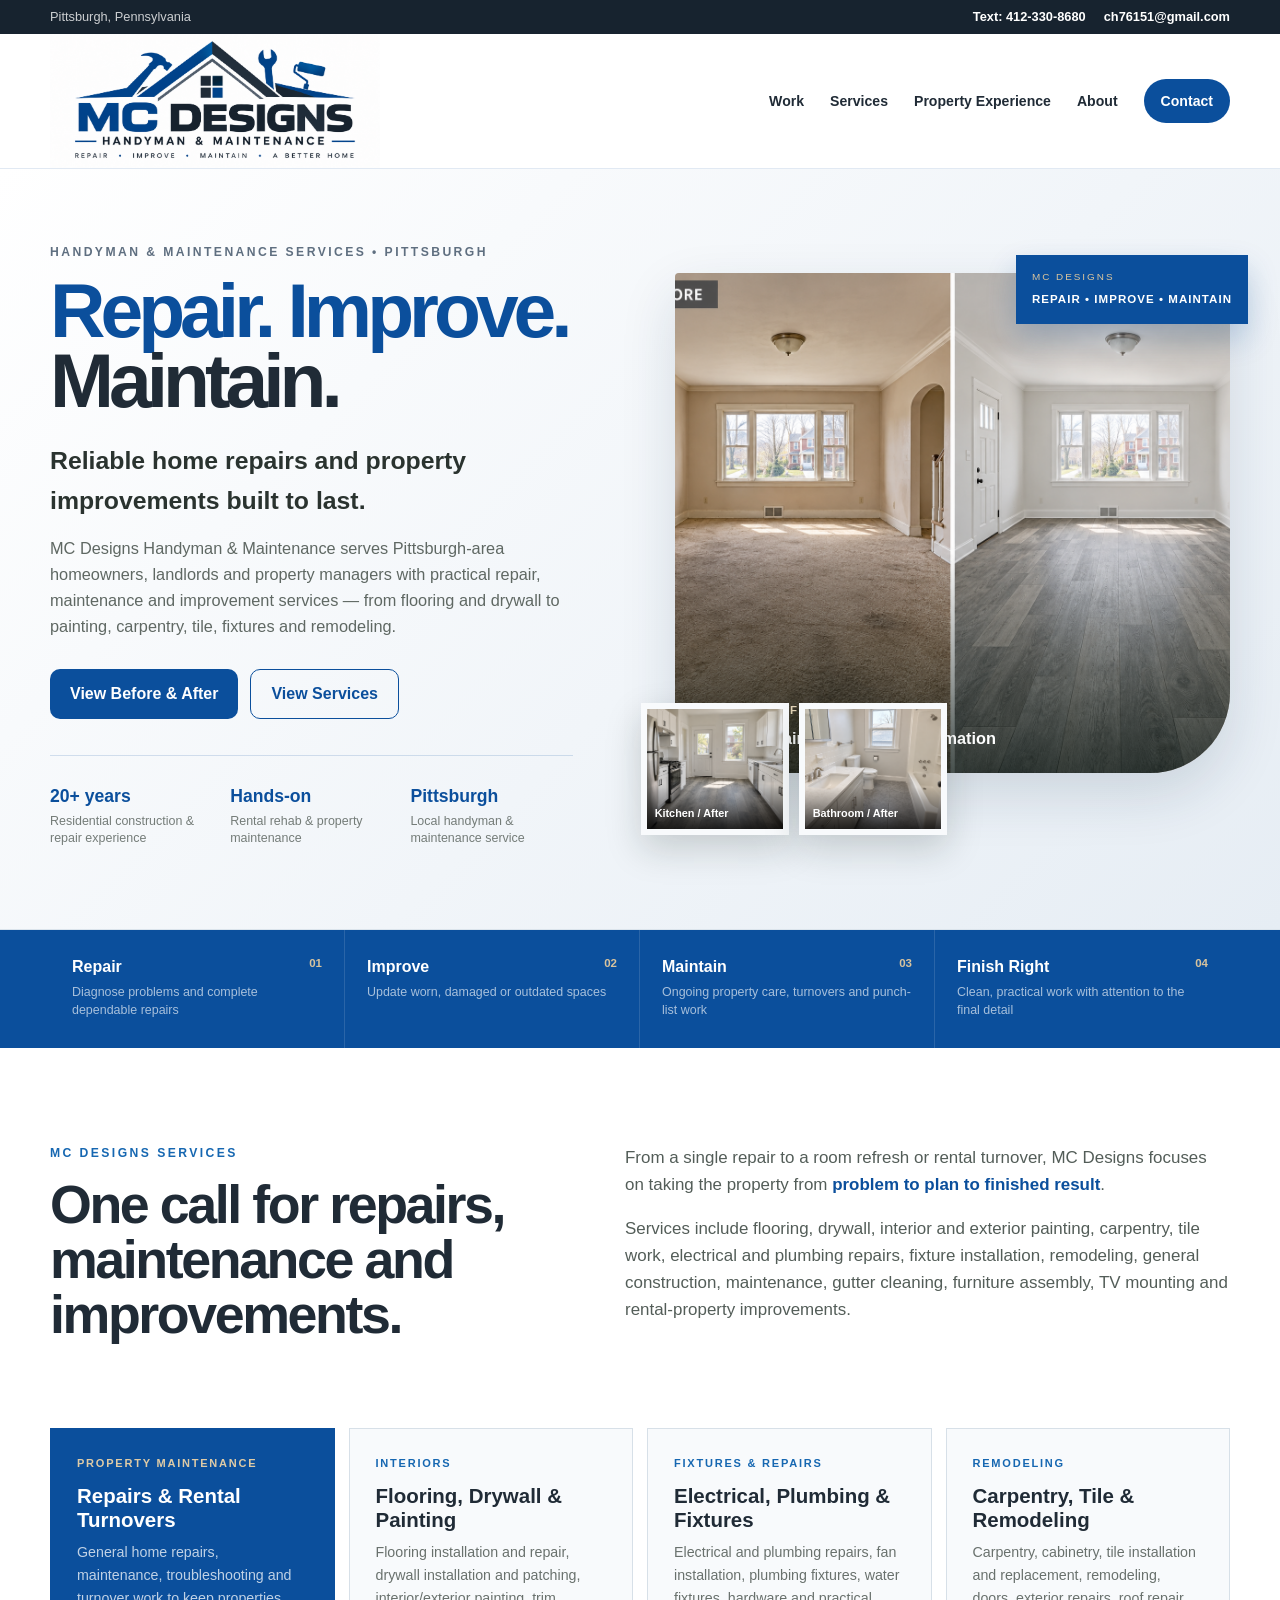
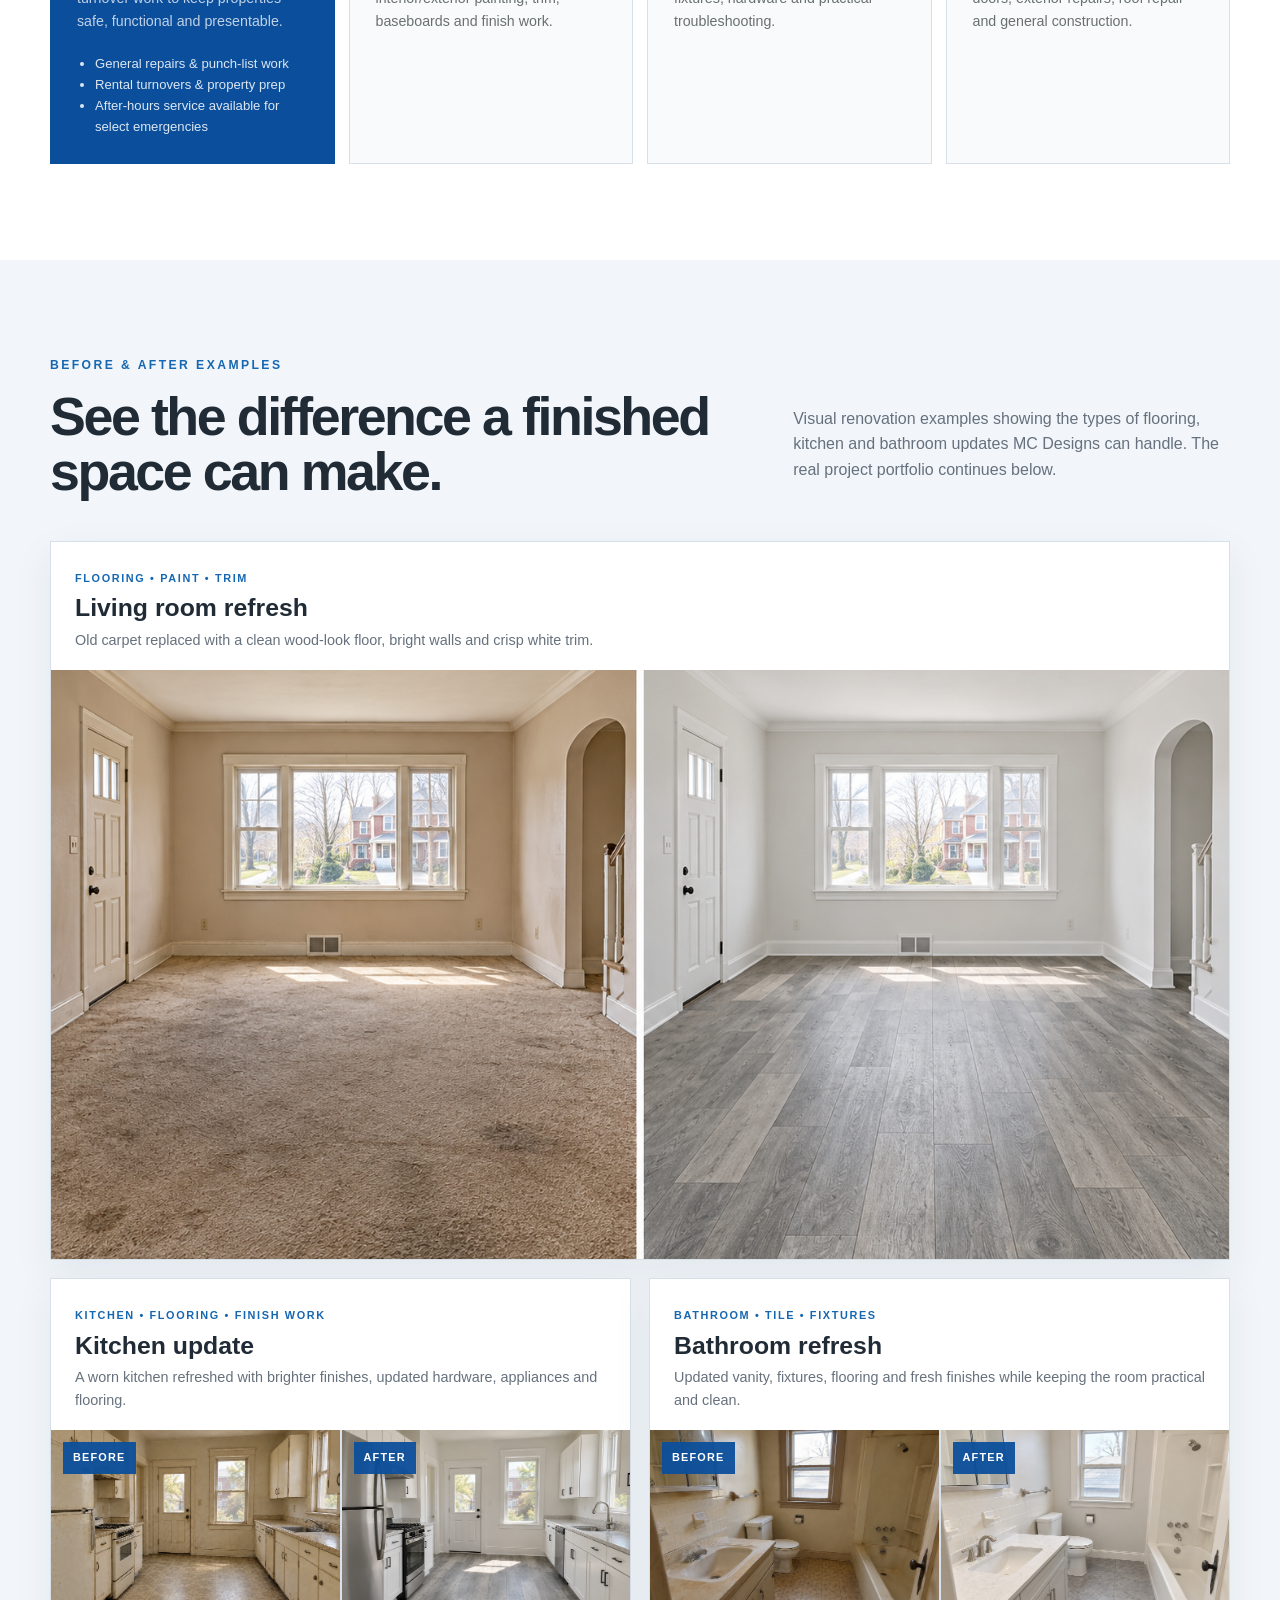
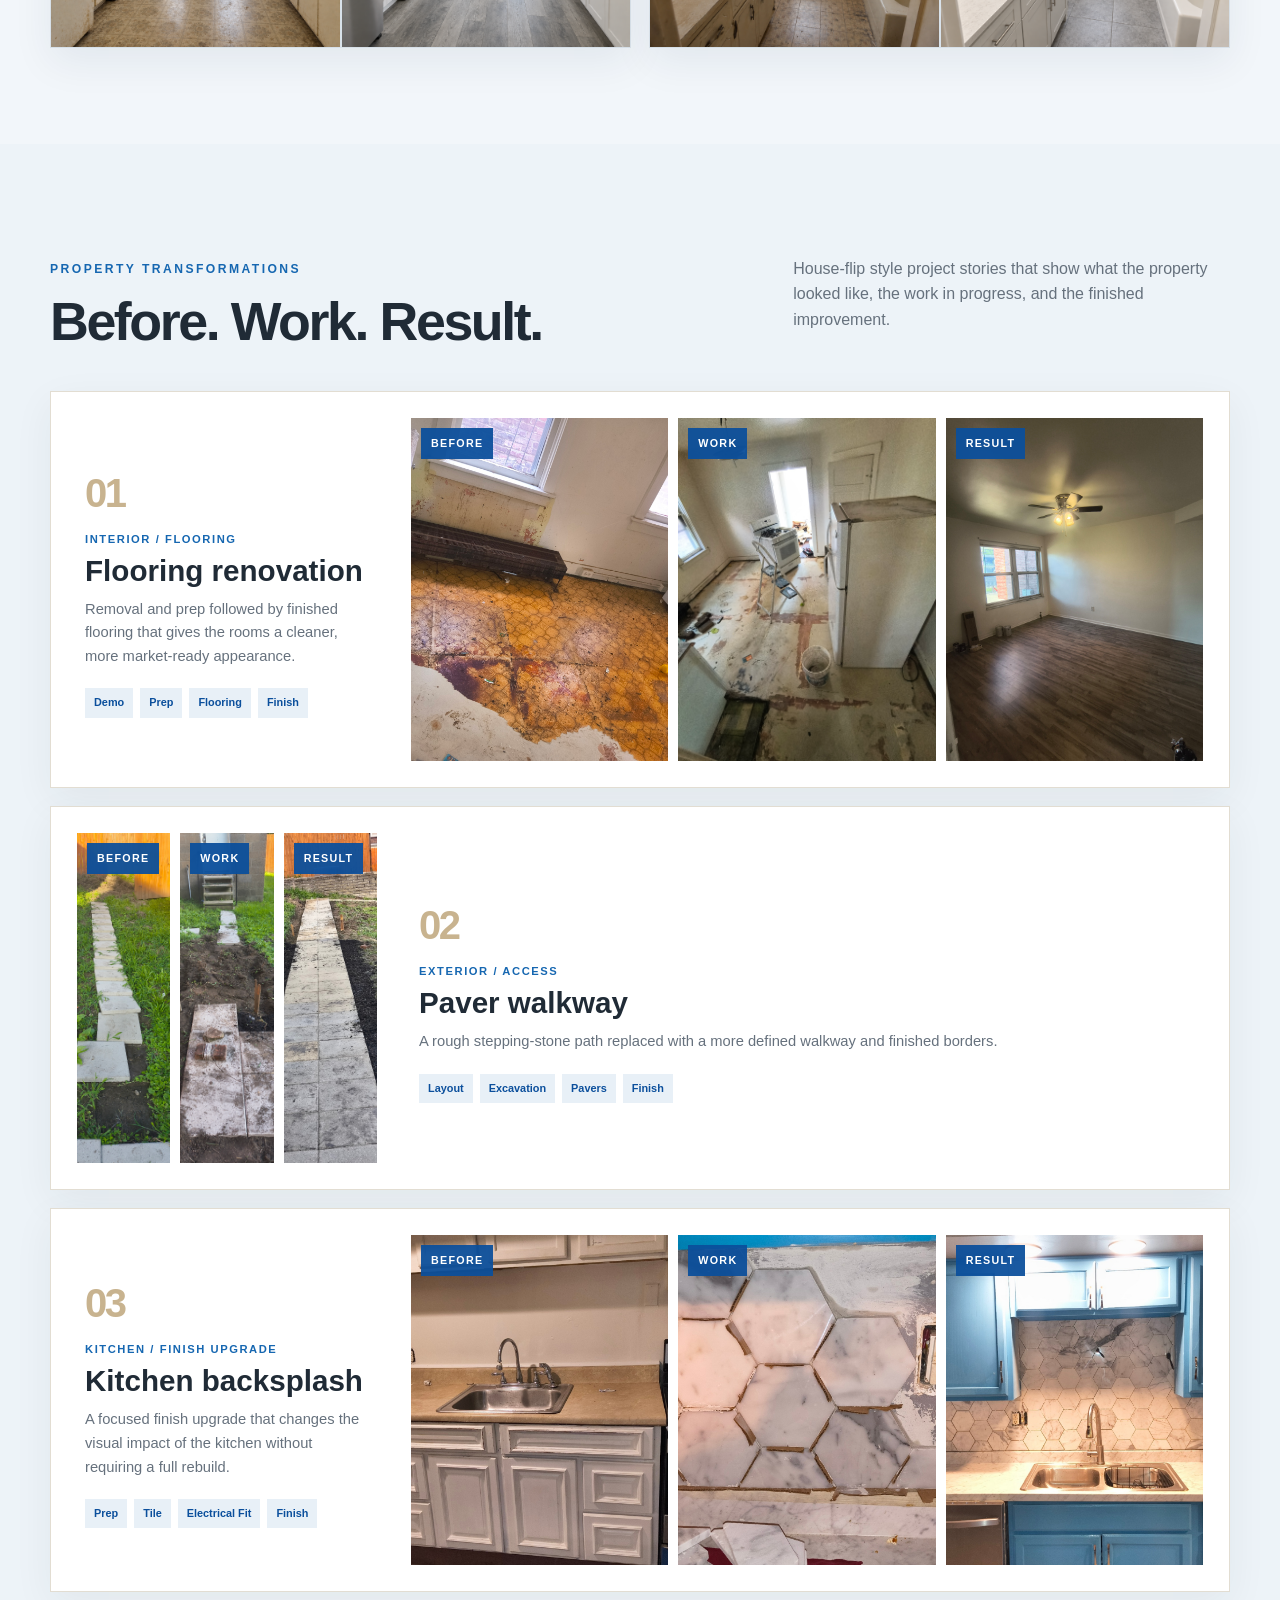
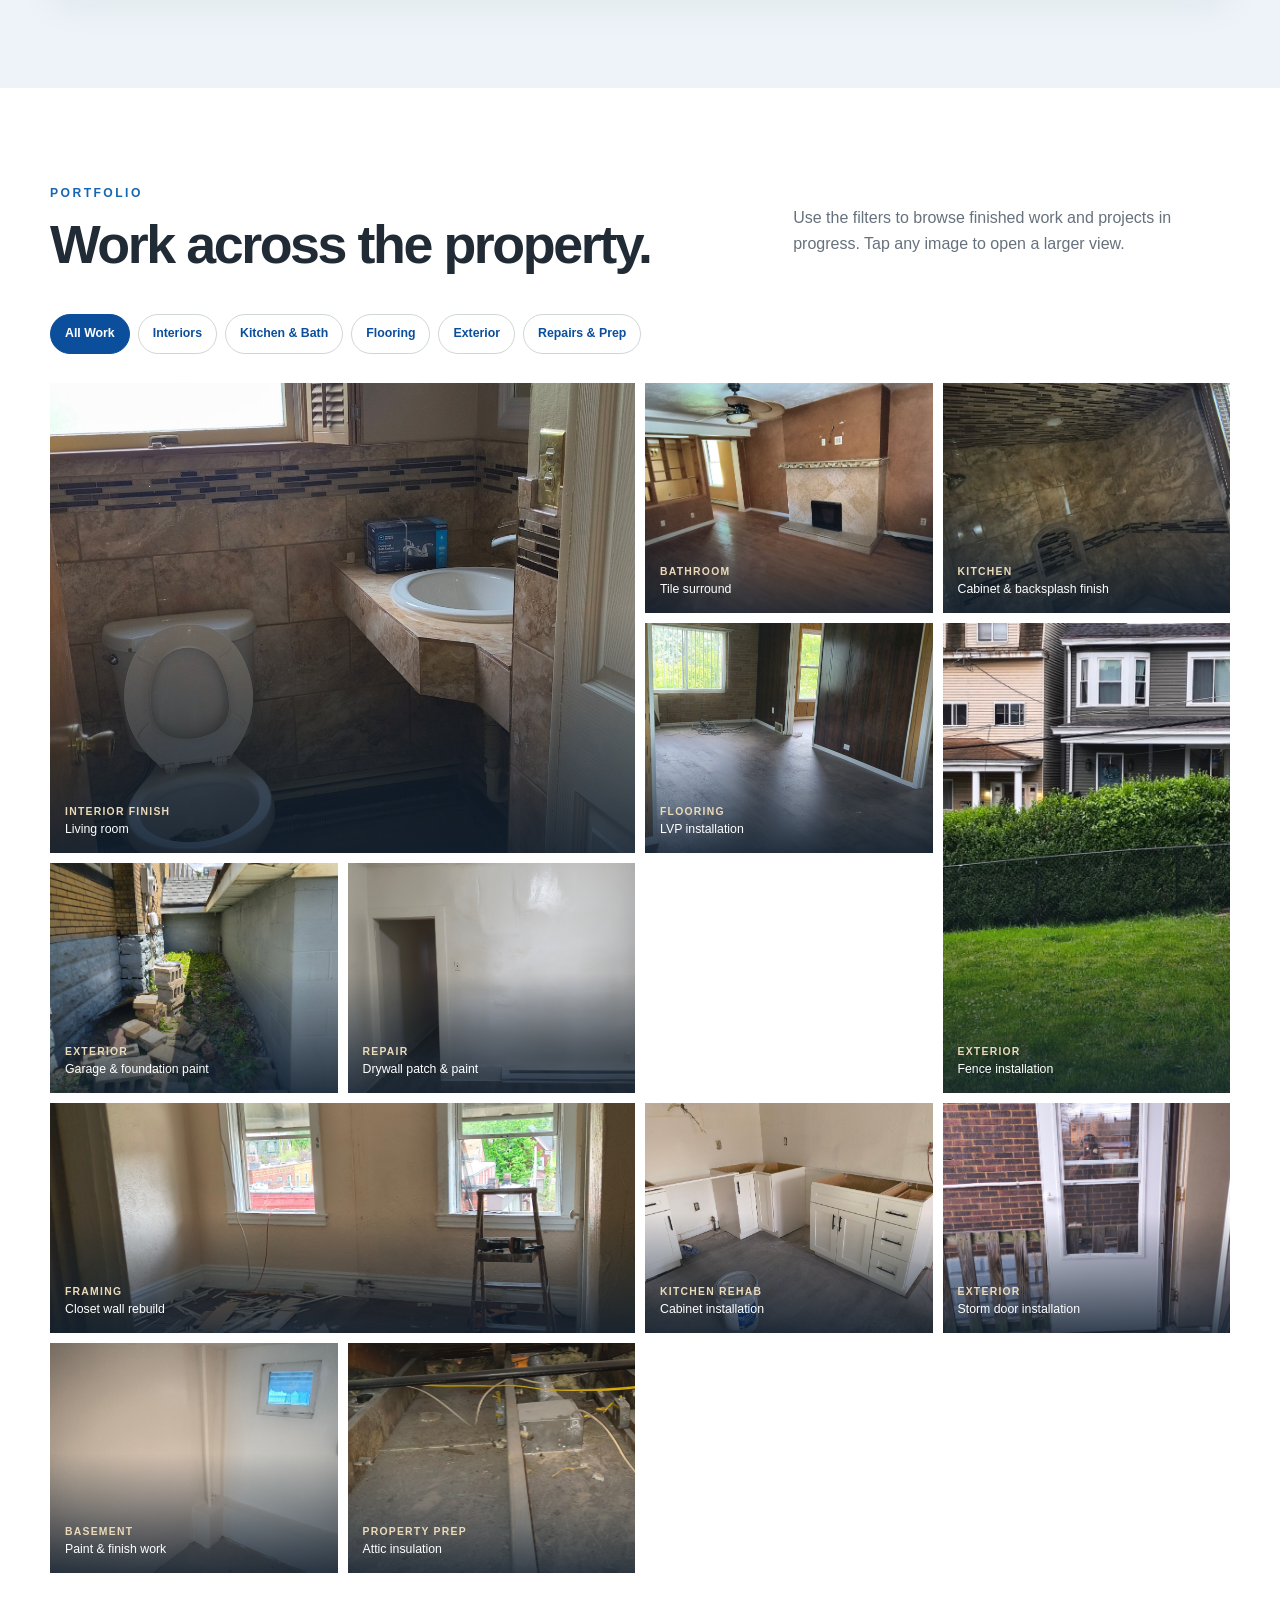
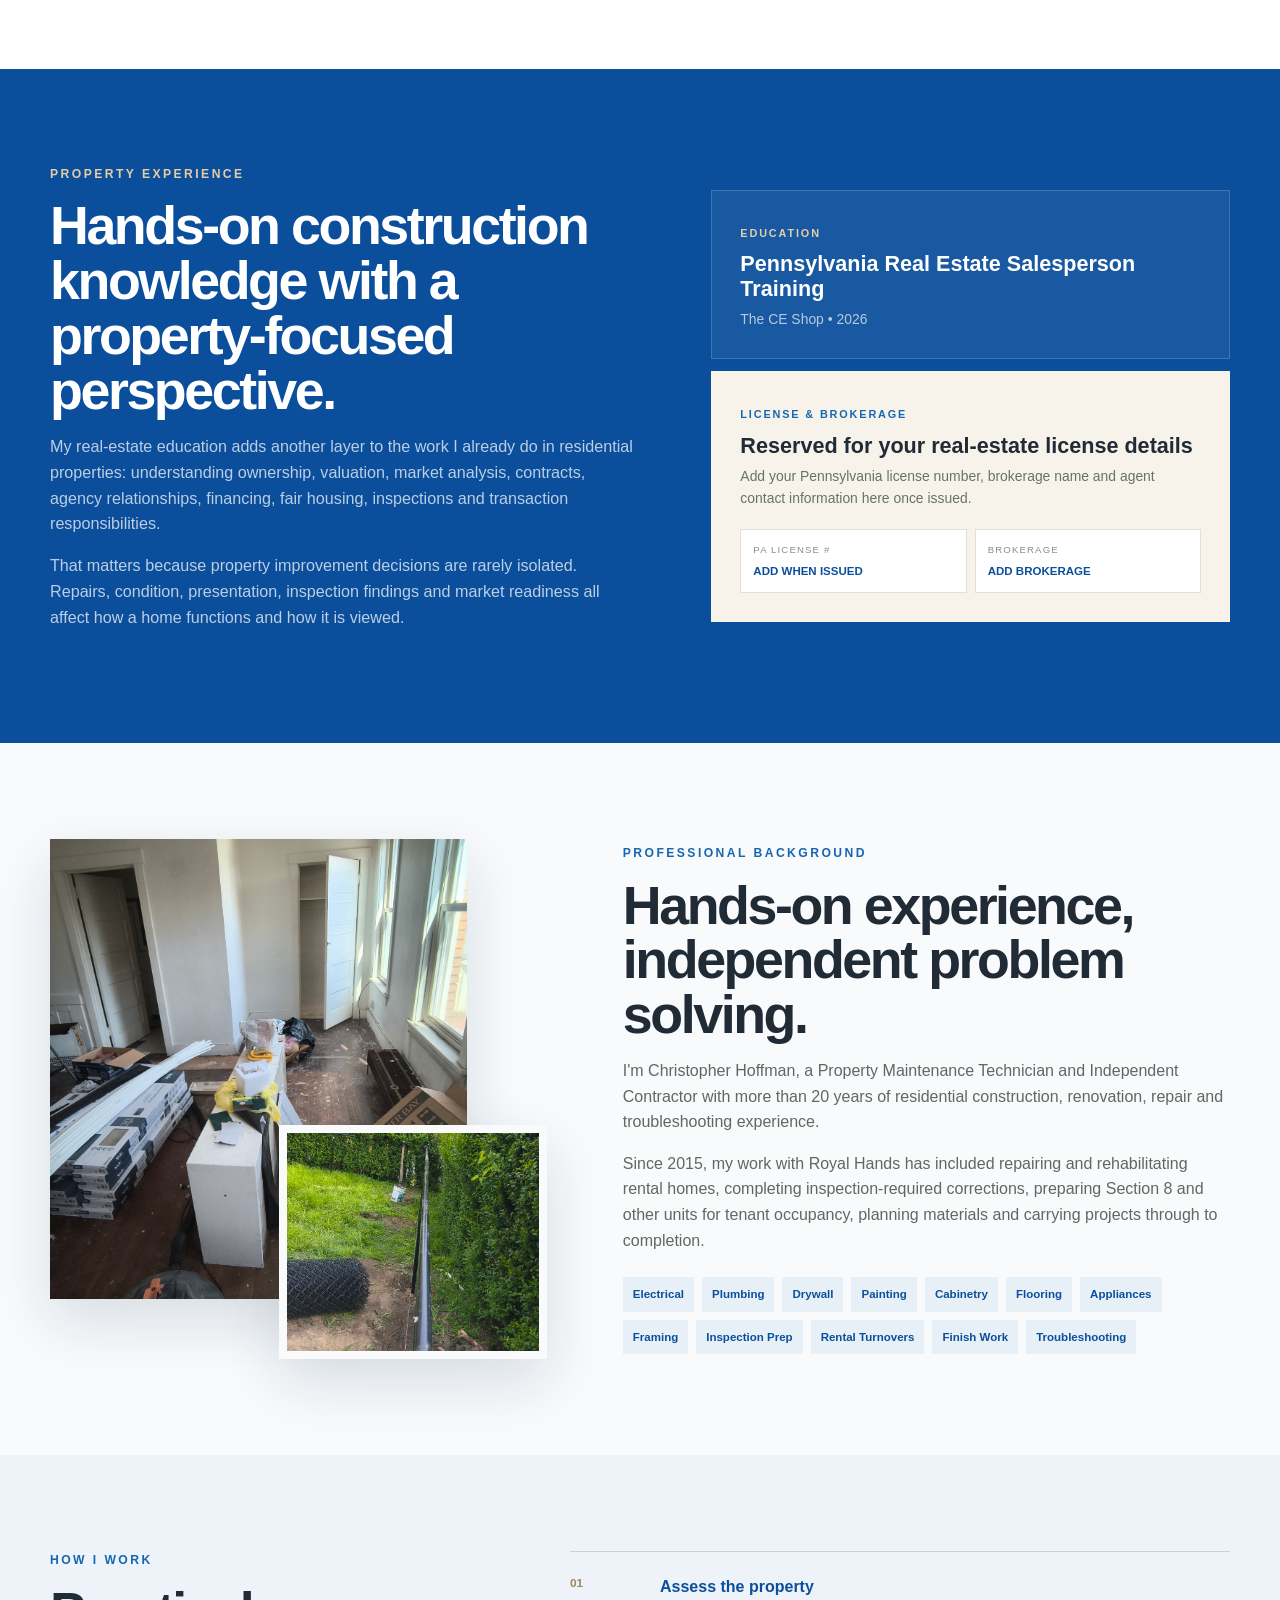
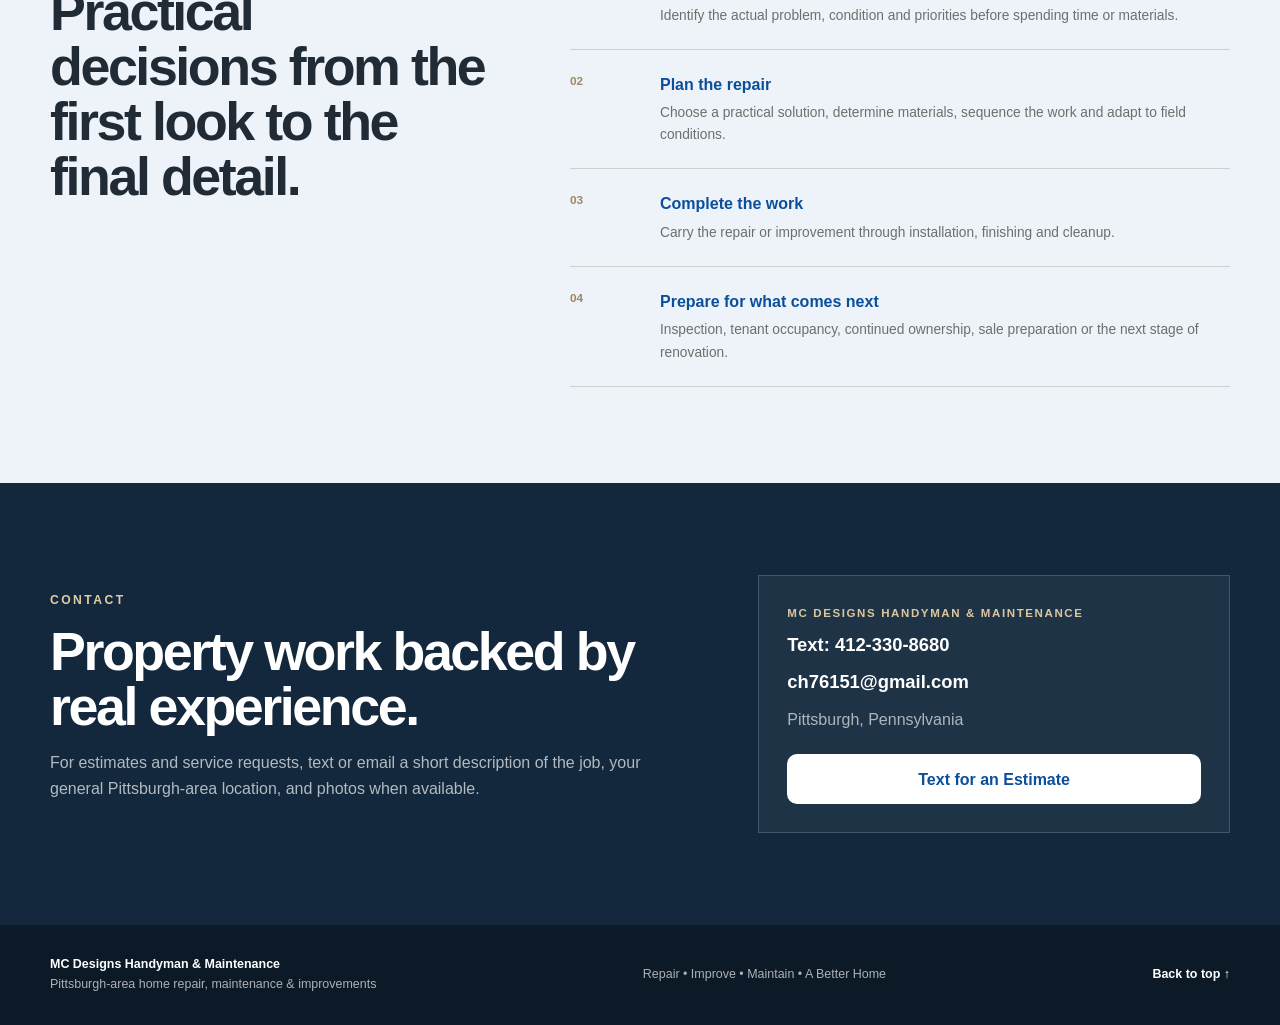
==== commit 8c7ba357: "Restore handyman homepage navigation" ====
--- a/index.html
+++ b/index.html
@@ -34,7 +34,6 @@
         <a href="#services">Services</a>
         <a href="#real-estate">Property Experience</a>
         <a href="#about">About</a>
-        <a href="gc-drawing.html">GC Drawing</a>
         <a class="nav-cta" href="#contact">Contact</a>
       </div>
     </nav>
